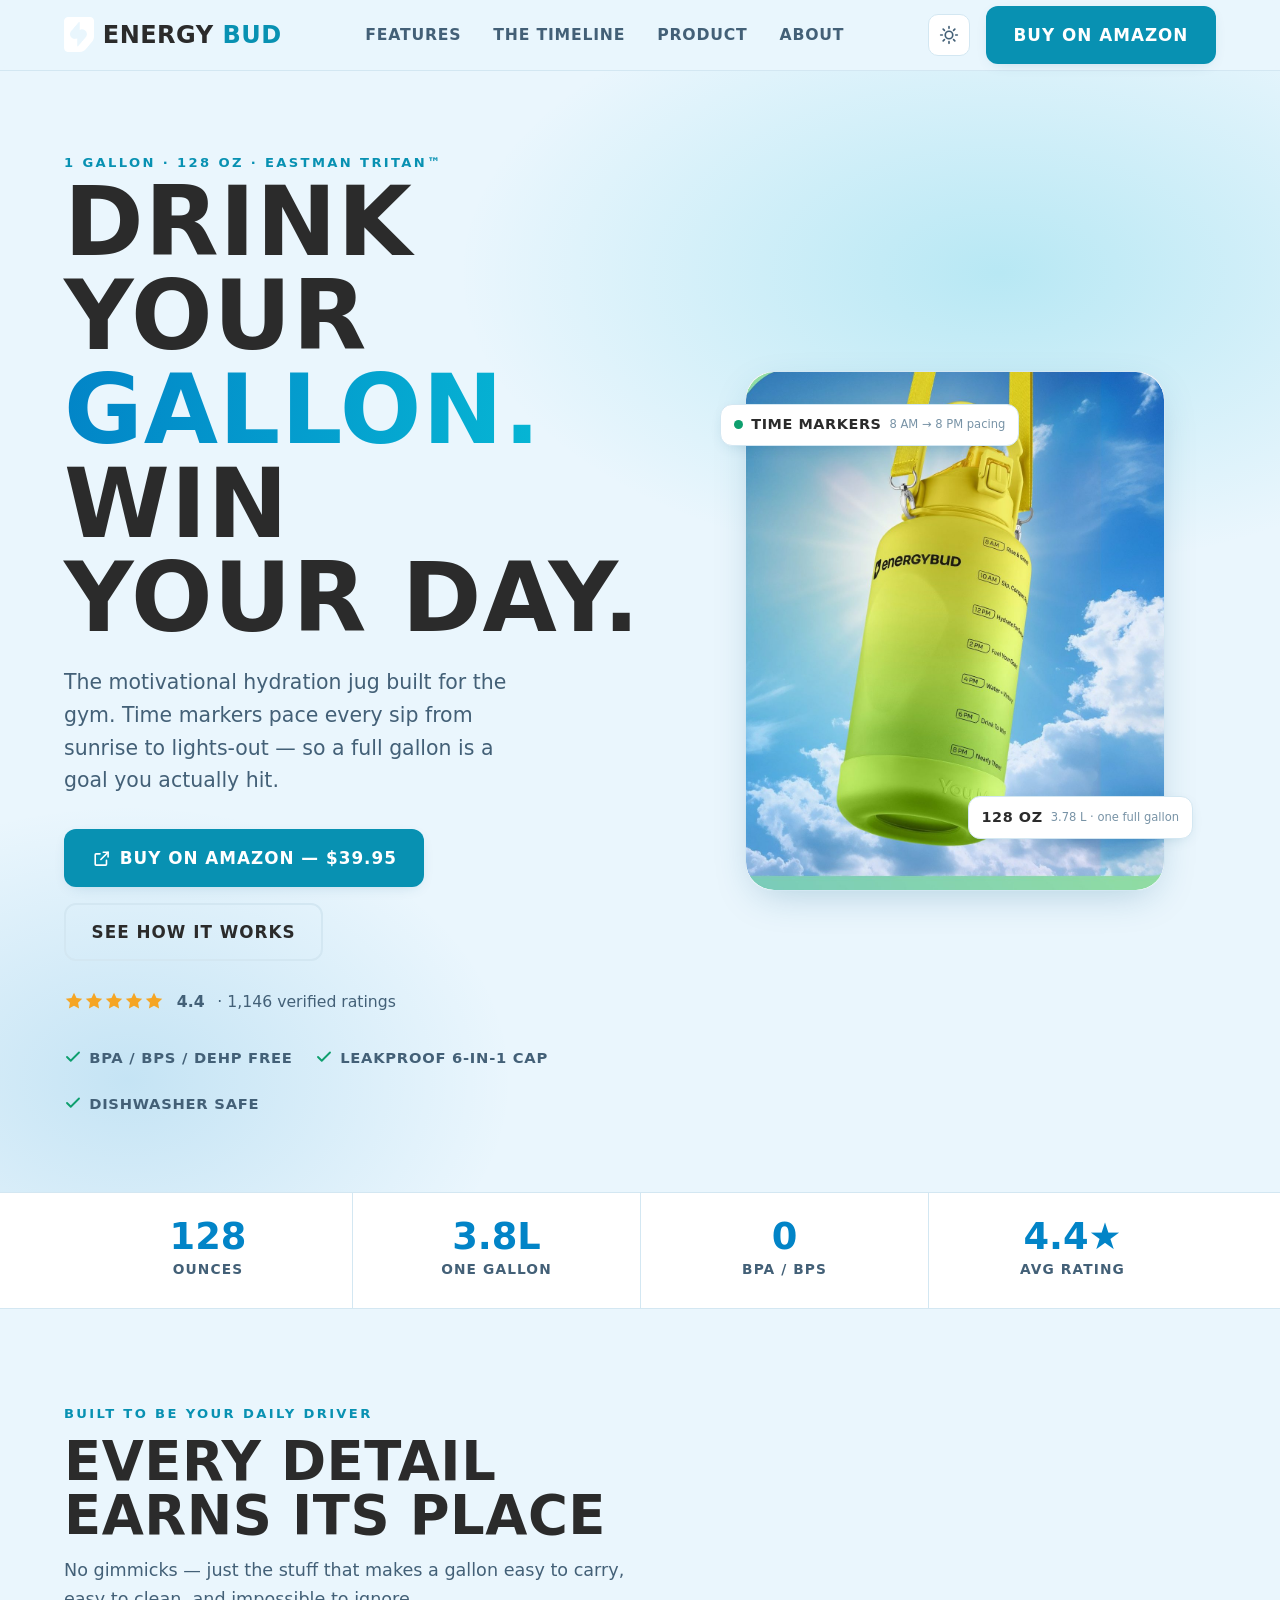
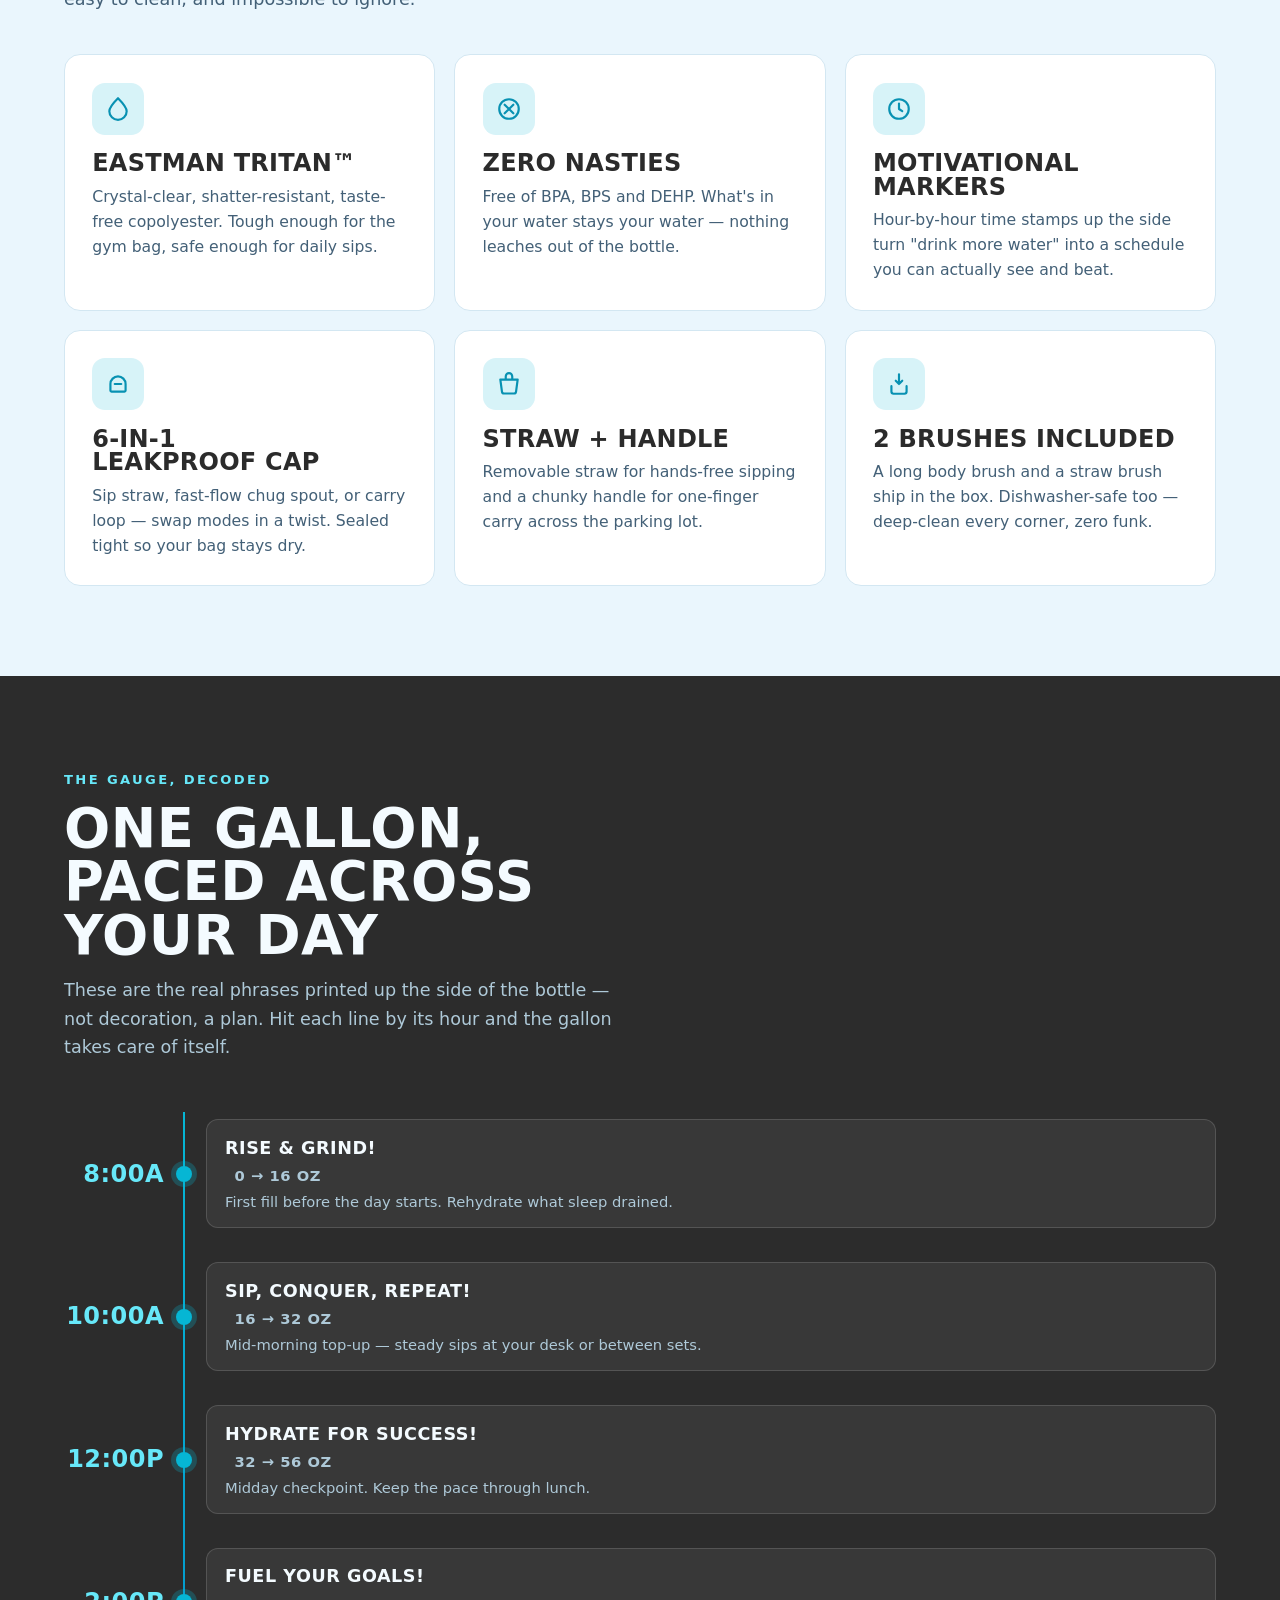
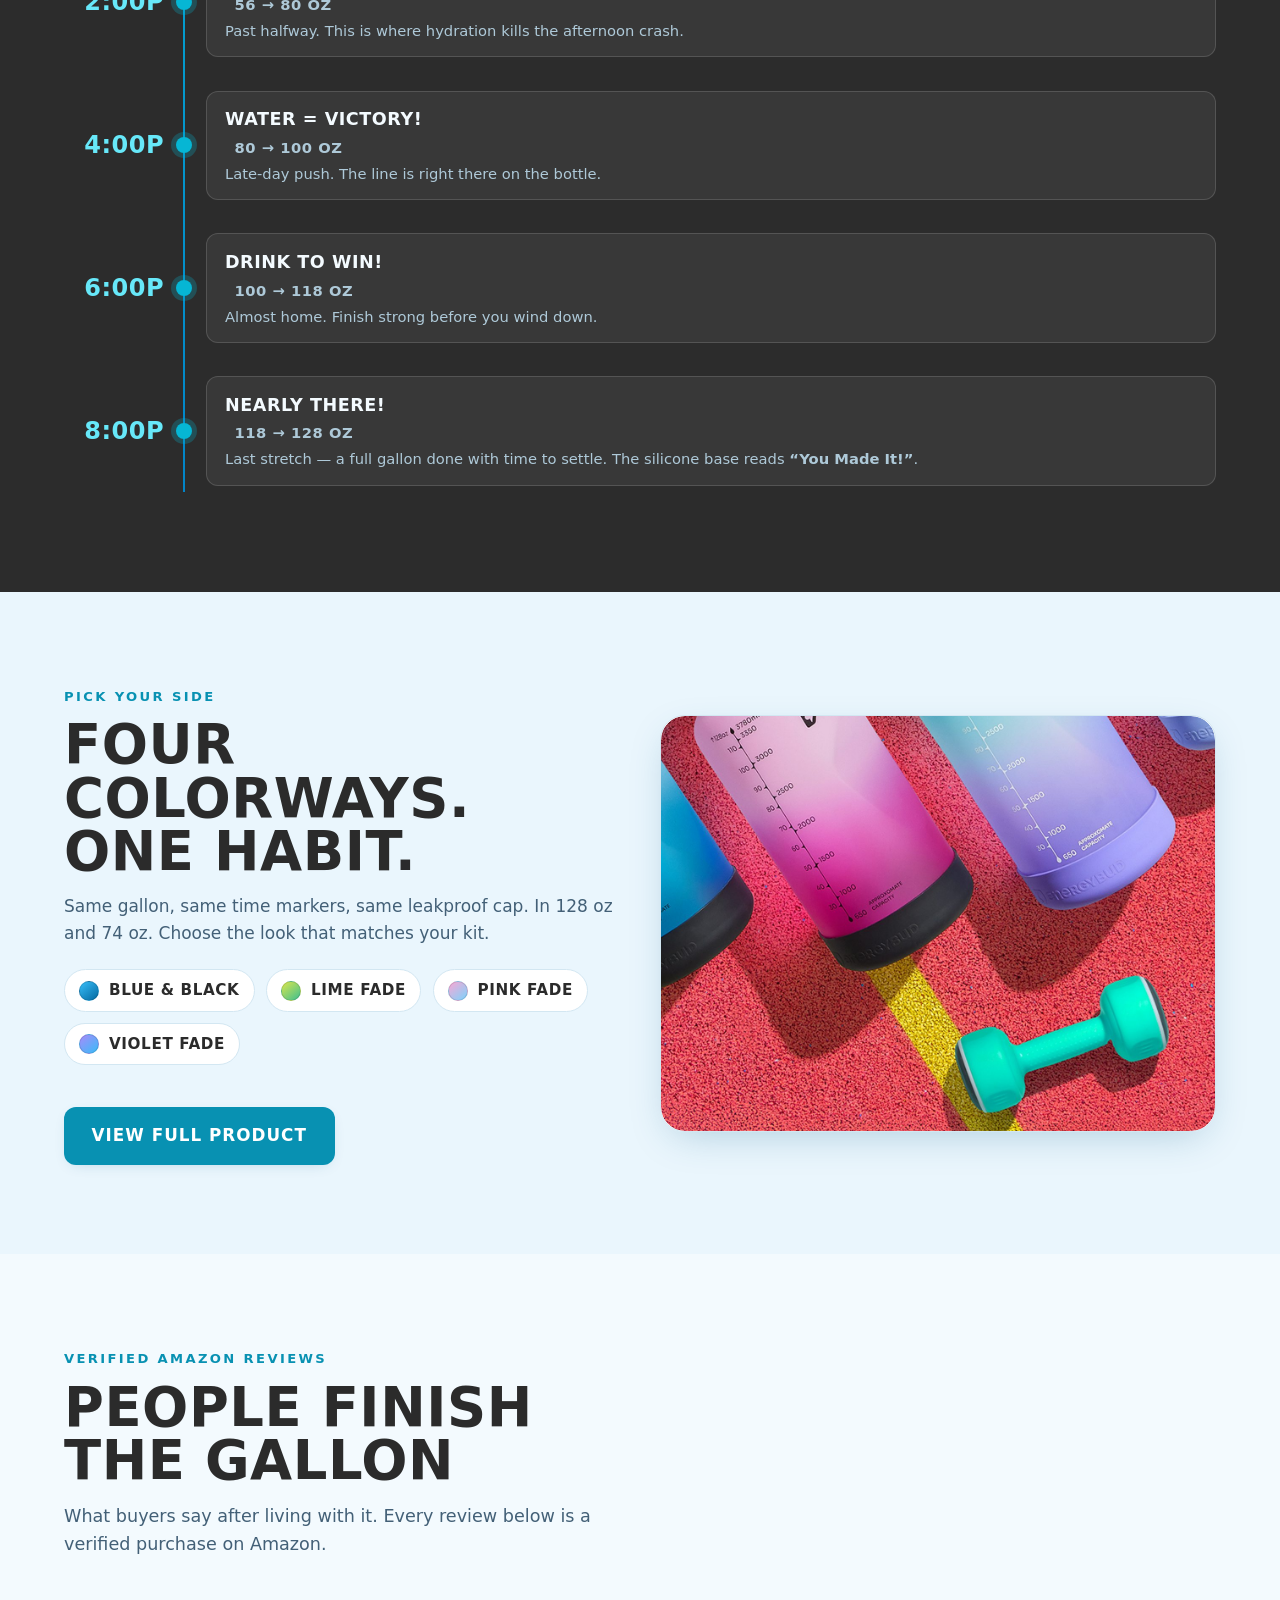
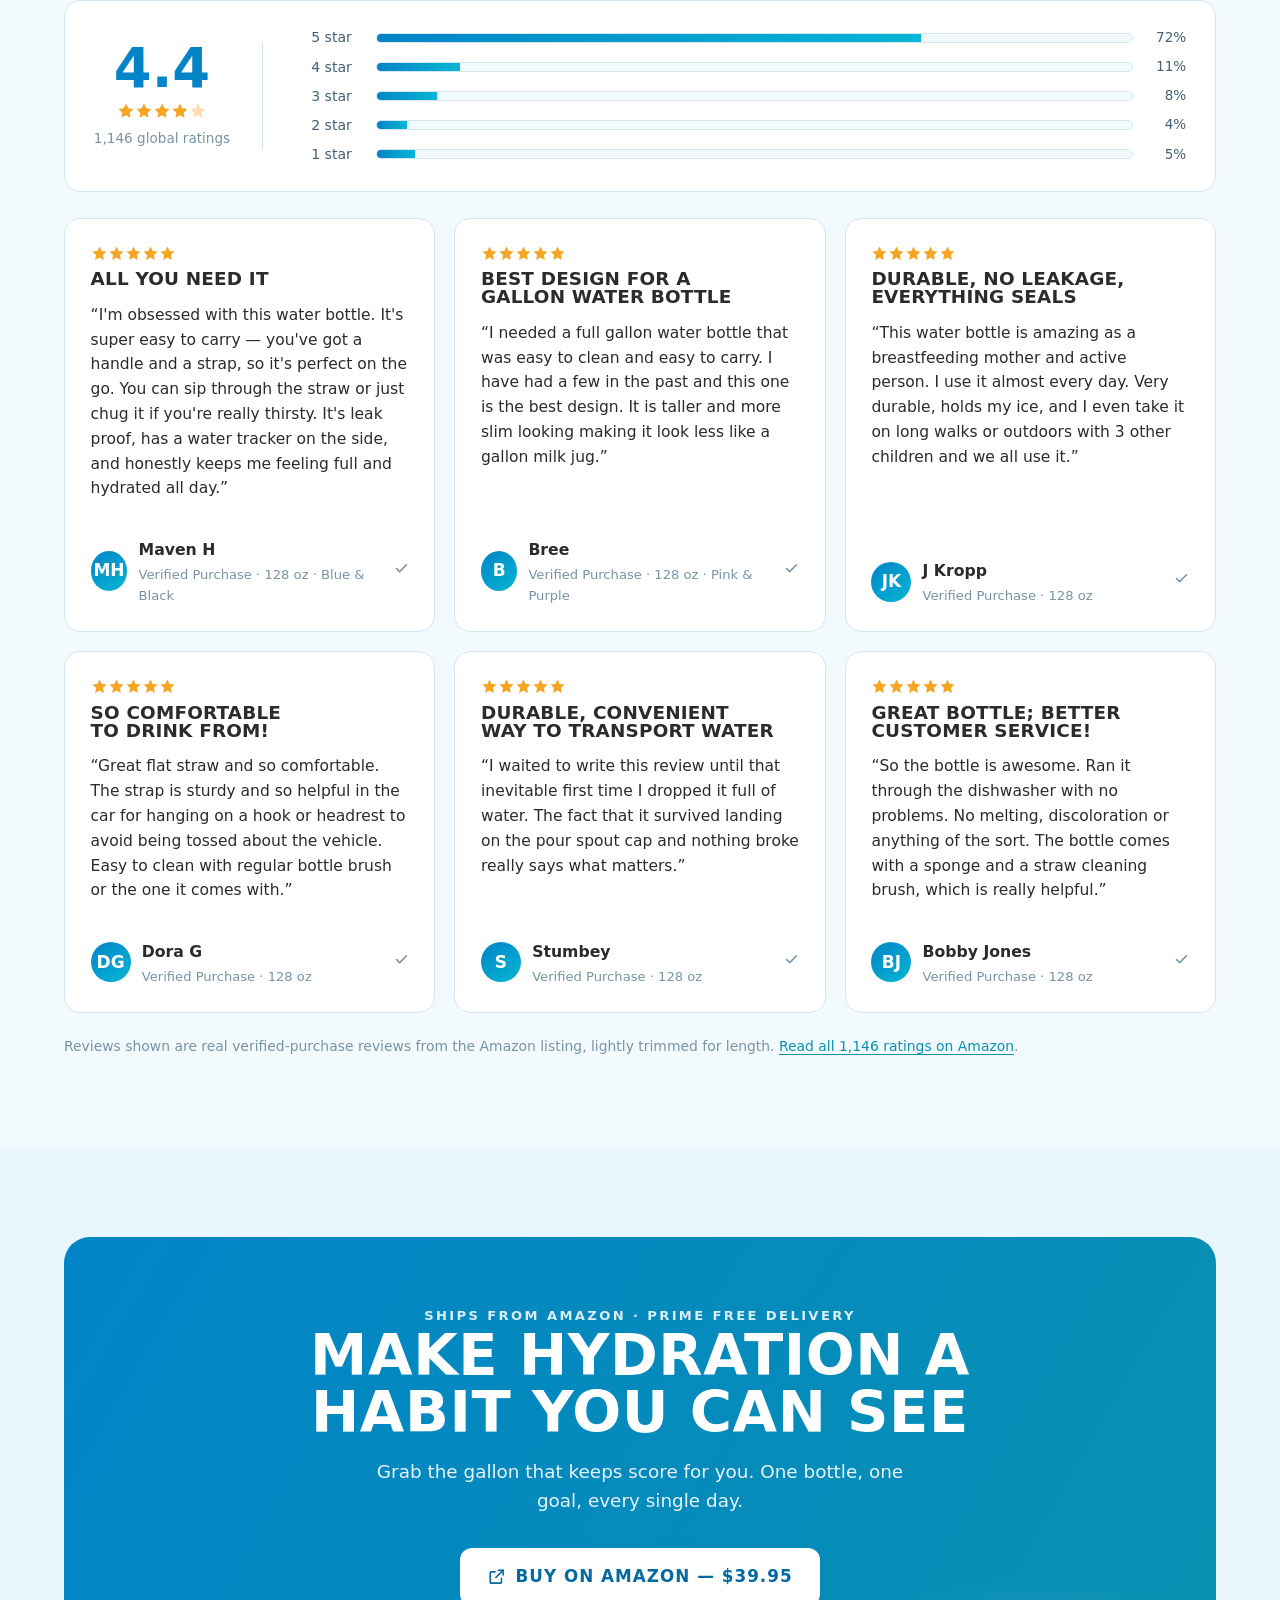
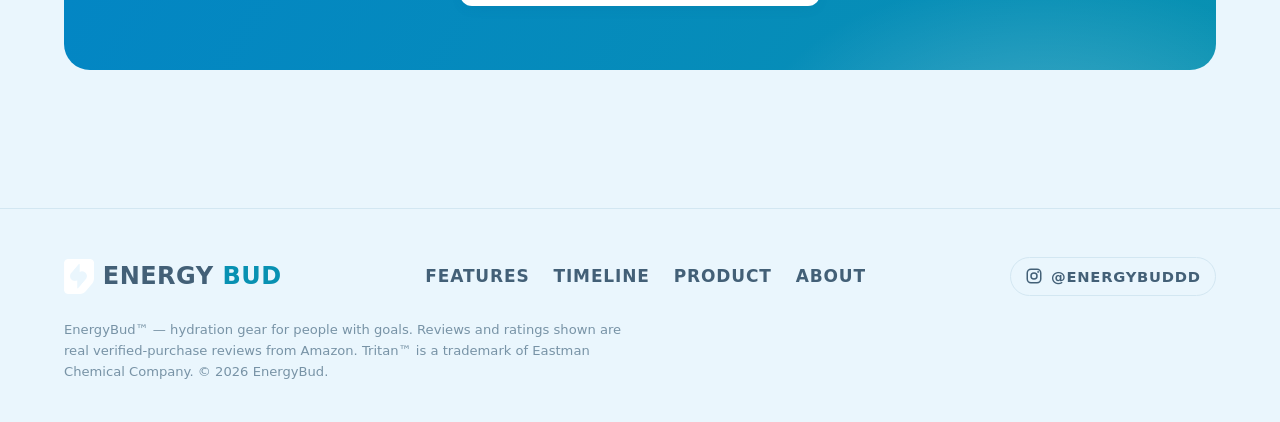
==== sites/energybud/index.html @ bbd7b083 "Remove invented claims; defer shipping and returns to Amazon An audit of every factual claim on the " ====
<!doctype html>
<html lang="en">
<head>
<meta charset="utf-8">
<meta name="viewport" content="width=device-width, initial-scale=1">
<title>EnergyBud — Drink Your Gallon. Win Your Day.</title>
<meta name="description" content="The EnergyBud 1-gallon motivational water bottle. Eastman Tritan, BPA-free, with hourly time markers and motivational phrases that pace your hydration from 8AM to 8PM.">
<link rel="icon" href="data:image/svg+xml,%3Csvg xmlns='http://www.w3.org/2000/svg' viewBox='0 0 24 24'%3E%3Cpath d='M12 2.5C12 2.5 5 10 5 15a7 7 0 0 0 14 0c0-5-7-12.5-7-12.5Z' fill='%230284C7'/%3E%3C/svg%3E">
<link rel="canonical" href="https://gidiamazon1234-art.github.io/skills/">
<meta name="robots" content="index,follow">
<meta property="og:type" content="website">
<meta property="og:site_name" content="EnergyBud">
<meta property="og:title" content="EnergyBud — Drink Your Gallon. Win Your Day.">
<meta property="og:description" content="The EnergyBud 1-gallon motivational water bottle. Eastman Tritan, BPA-free, with hourly time markers that pace your hydration from 8AM to 8PM.">
<meta property="og:url" content="https://gidiamazon1234-art.github.io/skills/">
<meta property="og:image" content="https://gidiamazon1234-art.github.io/skills/assets/img/hero.jpg">
<meta name="twitter:card" content="summary_large_image">
<meta name="twitter:title" content="EnergyBud — Drink Your Gallon. Win Your Day.">
<meta name="twitter:description" content="The EnergyBud 1-gallon motivational water bottle. Eastman Tritan, BPA-free, with hourly time markers that pace your hydration from 8AM to 8PM.">
<meta name="twitter:image" content="https://gidiamazon1234-art.github.io/skills/assets/img/hero.jpg">
<meta name="theme-color" content="#0284C7">
<link rel="stylesheet" href="assets/fonts.css">
<link rel="stylesheet" href="assets/styles.css">
</head>
<body>

<header class="nav">
  <div class="wrap nav-in">
    <a class="brand" href="index.html" aria-label="EnergyBud home">
      <span class="logo-mark" role="img" aria-label="EnergyBud logo"></span>
      Energy<b>Bud</b>
    </a>
    <nav class="nav-links" aria-label="Primary">
      <a href="features.html">Features</a>
      <a href="#timeline">The Timeline</a>
      <a href="product.html">Product</a>
      <a href="about.html">About</a>
    </nav>
    <div class="nav-right">
      <button class="icon-btn" id="themeToggle" aria-label="Toggle dark mode" title="Toggle theme">
        <svg viewBox="0 0 24 24" fill="none" stroke="currentColor" stroke-width="2" stroke-linecap="round"><circle cx="12" cy="12" r="4.5"/><path d="M12 2v2M12 20v2M4 12H2M22 12h-2M5 5l1.5 1.5M17.5 17.5 19 19M19 5l-1.5 1.5M6.5 17.5 5 19"/></svg>
      </button>
      <a data-track="nav" class="btn btn-primary" href="https://www.amazon.com/dp/B085LL6253" target="_blank" rel="noopener">Buy on Amazon</a>
    </div>
  </div>
</header>

<main id="top">
<section class="hero">
  <div class="wrap hero-grid">
    <div>
      <span class="eyebrow">1 Gallon · 128 oz · Eastman Tritan™</span>
      <h1>Drink Your <span class="accent">Gallon.</span> Win Your Day.</h1>
      <p class="lede">The motivational hydration jug built for the gym. Time markers pace every sip from sunrise to lights-out — so a full gallon is a goal you actually hit.</p>
      <div class="hero-cta">
        <a data-track="hero" class="btn btn-primary" href="https://www.amazon.com/dp/B085LL6253" target="_blank" rel="noopener"><svg viewBox="0 0 24 24" fill="none" stroke="currentColor" stroke-width="2" stroke-linecap="round" stroke-linejoin="round" aria-hidden="true"><path d="M14 4h6v6"/><path d="M20 4 11 13"/><path d="M18 14v5a1 1 0 0 1-1 1H5a1 1 0 0 1-1-1V7a1 1 0 0 1 1-1h5"/></svg> Buy on Amazon — $39.95</a>
        <a class="btn btn-ghost" href="#timeline">See how it works</a>
      </div>
      <div class="rating-row">
        <span class="stars" aria-hidden="true">
          <svg viewBox="0 0 24 24" fill="currentColor"><path d="M12 2l3 6.3 6.9 1-5 4.9 1.2 6.8L12 17.8 5.9 21l1.2-6.8-5-4.9 6.9-1z"/></svg><svg viewBox="0 0 24 24" fill="currentColor"><path d="M12 2l3 6.3 6.9 1-5 4.9 1.2 6.8L12 17.8 5.9 21l1.2-6.8-5-4.9 6.9-1z"/></svg><svg viewBox="0 0 24 24" fill="currentColor"><path d="M12 2l3 6.3 6.9 1-5 4.9 1.2 6.8L12 17.8 5.9 21l1.2-6.8-5-4.9 6.9-1z"/></svg><svg viewBox="0 0 24 24" fill="currentColor"><path d="M12 2l3 6.3 6.9 1-5 4.9 1.2 6.8L12 17.8 5.9 21l1.2-6.8-5-4.9 6.9-1z"/></svg><svg viewBox="0 0 24 24" fill="currentColor"><path d="M12 2l3 6.3 6.9 1-5 4.9 1.2 6.8L12 17.8 5.9 21l1.2-6.8-5-4.9 6.9-1z"/></svg>
        </span>
        <strong class="tnum">4.4</strong> · 1,146 verified ratings
      </div>
      <div class="badges">
        <span><svg viewBox="0 0 24 24" fill="none" stroke="currentColor" stroke-width="2.5" stroke-linecap="round" stroke-linejoin="round"><path d="M20 6 9 17l-5-5"/></svg> BPA / BPS / DEHP free</span>
        <span><svg viewBox="0 0 24 24" fill="none" stroke="currentColor" stroke-width="2.5" stroke-linecap="round" stroke-linejoin="round"><path d="M20 6 9 17l-5-5"/></svg> Leakproof 6-in-1 cap</span>
        <span><svg viewBox="0 0 24 24" fill="none" stroke="currentColor" stroke-width="2.5" stroke-linecap="round" stroke-linejoin="round"><path d="M20 6 9 17l-5-5"/></svg> Dishwasher safe</span>
      </div>
    </div>
    <div class="stage">
      <div class="bottle-card">
        <div class="chip c1"><span class="dot"></span> Time markers<br><small>8 AM → 8 PM pacing</small></div>
        <div class="chip c2">128 oz<small>3.78 L · one full gallon</small></div>
        <div class="shot">
          <img class="shot-img" src="assets/img/hero.jpg" alt="EnergyBud 1 gallon water bottle in Blue &amp; Black with time markers" width="1150" height="1400" loading="eager" decoding="async">
          <svg viewBox="0 0 260 340" role="img" aria-label="EnergyBud one-gallon water bottle with hourly time markers and rising water level" class="floatb">
          <defs>
            <linearGradient id="water" x1="0" y1="0" x2="0" y2="1"><stop offset="0" stop-color="var(--water-top)"/><stop offset="1" stop-color="var(--water-bot)"/></linearGradient>
            <clipPath id="body"><path d="M70 70 h120 a26 26 0 0 1 26 26 v190 a26 26 0 0 1 -26 26 h-120 a26 26 0 0 1 -26 -26 v-190 a26 26 0 0 1 26 -26 z"/></clipPath>
          </defs>
          <rect x="104" y="20" width="52" height="26" rx="8" fill="var(--accent)"/>
          <rect x="112" y="8" width="18" height="20" rx="6" fill="var(--blue-700)"/>
          <rect x="150" y="30" width="8" height="250" rx="4" fill="color-mix(in srgb,var(--cyan) 60%, #fff)" opacity=".9"/>
          <path d="M70 70 h120 a26 26 0 0 1 26 26 v190 a26 26 0 0 1 -26 26 h-120 a26 26 0 0 1 -26 -26 v-190 a26 26 0 0 1 26 -26 z" fill="var(--surface-2)" stroke="var(--line)" stroke-width="3"/>
          <g clip-path="url(#body)"><g class="fill-rise"><path class="wave" d="M40 120 q30 -18 60 0 t60 0 t60 0 t60 0 V320 H40 Z" fill="url(#water)"/></g></g>
          <path d="M216 120 h16 a14 14 0 0 1 14 14 v40 a14 14 0 0 1 -14 14 h-16" fill="none" stroke="var(--line)" stroke-width="10" stroke-linecap="round"/>
          <g font-family="Barlow Condensed, sans-serif" font-weight="700" font-size="13" fill="var(--text-soft)" text-anchor="start">
            <g class="tick-pop" style="animation-delay:1.9s"><line x1="70" y1="110" x2="86" y2="110" stroke="var(--text-faint)" stroke-width="2"/><text x="90" y="114">8A · Rise</text></g>
            <g class="tick-pop" style="animation-delay:2.05s"><line x1="70" y1="160" x2="86" y2="160" stroke="var(--text-faint)" stroke-width="2"/><text x="90" y="164">12P · Success</text></g>
            <g class="tick-pop" style="animation-delay:2.2s"><line x1="70" y1="210" x2="86" y2="210" stroke="var(--text-faint)" stroke-width="2"/><text x="90" y="214">4P · Victory</text></g>
            <g class="tick-pop" style="animation-delay:2.35s"><line x1="70" y1="262" x2="86" y2="262" stroke="var(--text-faint)" stroke-width="2"/><text x="90" y="266">8P · Nearly!</text></g>
          </g>
        </svg>
        </div>
      </div>
    </div>
  </div>
</section>

<div class="stats">
  <div class="wrap stats-in">
    <div class="stat"><b class="tnum">128</b><span>Ounces</span></div>
    <div class="stat"><b class="tnum">3.8L</b><span>One Gallon</span></div>
    <div class="stat"><b class="tnum">0</b><span>BPA / BPS</span></div>
    <div class="stat"><b class="tnum">4.4★</b><span>Avg Rating</span></div>
  </div>
</div>

<section class="band" id="features">
  <div class="wrap">
    <div class="sec-head reveal">
      <span class="eyebrow">Built to be your daily driver</span>
      <h2>Every detail earns its place</h2>
      <p>No gimmicks — just the stuff that makes a gallon easy to carry, easy to clean, and impossible to ignore.</p>
    </div>
    <div class="features">
      <article class="fcard reveal"><div class="fico"><svg viewBox="0 0 24 24" fill="none" stroke="currentColor" stroke-width="2" stroke-linecap="round" stroke-linejoin="round"><path d="M12 22a8 8 0 0 0 8-8c0-3.5-3-7-8-12C7 7 4 10.5 4 14a8 8 0 0 0 8 8Z"/></svg></div><h3>Eastman Tritan™</h3><p>Crystal-clear, shatter-resistant, taste-free copolyester. Tough enough for the gym bag, safe enough for daily sips.</p></article>
      <article class="fcard reveal"><div class="fico"><svg viewBox="0 0 24 24" fill="none" stroke="currentColor" stroke-width="2" stroke-linecap="round" stroke-linejoin="round"><circle cx="12" cy="12" r="9"/><path d="m8 8 8 8M16 8 8 16"/></svg></div><h3>Zero Nasties</h3><p>Free of BPA, BPS and DEHP. What's in your water stays your water — nothing leaches out of the bottle.</p></article>
      <article class="fcard reveal"><div class="fico"><svg viewBox="0 0 24 24" fill="none" stroke="currentColor" stroke-width="2" stroke-linecap="round" stroke-linejoin="round"><path d="M12 7v5l3 2"/><circle cx="12" cy="12" r="9"/></svg></div><h3>Motivational Markers</h3><p>Hour-by-hour time stamps up the side turn "drink more water" into a schedule you can actually see and beat.</p></article>
      <article class="fcard reveal"><div class="fico"><svg viewBox="0 0 24 24" fill="none" stroke="currentColor" stroke-width="2" stroke-linecap="round" stroke-linejoin="round"><path d="M5 12a7 7 0 0 1 14 0v6a1 1 0 0 1-1 1H6a1 1 0 0 1-1-1z"/><path d="M9 12h6"/></svg></div><h3>6-in-1 Leakproof Cap</h3><p>Sip straw, fast-flow chug spout, or carry loop — swap modes in a twist. Sealed tight so your bag stays dry.</p></article>
      <article class="fcard reveal"><div class="fico"><svg viewBox="0 0 24 24" fill="none" stroke="currentColor" stroke-width="2" stroke-linecap="round" stroke-linejoin="round"><path d="M4 8h16M4 8l1.5 11a2 2 0 0 0 2 1.8h9a2 2 0 0 0 2-1.8L20 8M9 8V5a3 3 0 0 1 6 0v3"/></svg></div><h3>Straw + Handle</h3><p>Removable straw for hands-free sipping and a chunky handle for one-finger carry across the parking lot.</p></article>
      <article class="fcard reveal"><div class="fico"><svg viewBox="0 0 24 24" fill="none" stroke="currentColor" stroke-width="2" stroke-linecap="round" stroke-linejoin="round"><path d="M12 3v9m0 0 3-3m-3 3-3-3"/><path d="M5 14v5a2 2 0 0 0 2 2h10a2 2 0 0 0 2-2v-5"/></svg></div><h3>2 Brushes Included</h3><p>A long body brush and a straw brush ship in the box. Dishwasher-safe too — deep-clean every corner, zero funk.</p></article>
    </div>
  </div>
</section>

<section class="band timeline-band" id="timeline">
  <div class="wrap">
    <div class="sec-head reveal">
      <span class="eyebrow">The gauge, decoded</span>
      <h2>One gallon, paced across your day</h2>
      <p>These are the real phrases printed up the side of the bottle — not decoration, a plan. Hit each line by its hour and the gallon takes care of itself.</p>
    </div>
    <div class="tl" style="--railx:120px">
      <div class="tl-row reveal"><div class="tl-time tnum">8:00A</div><div class="tl-node"><div class="tl-card"><b>Rise &amp; Grind! <span class="tl-fill">0 → 16 oz</span></b><span>First fill before the day starts. Rehydrate what sleep drained.</span></div></div></div>
      <div class="tl-row reveal"><div class="tl-time tnum">10:00A</div><div class="tl-node"><div class="tl-card"><b>Sip, Conquer, Repeat! <span class="tl-fill">16 → 32 oz</span></b><span>Mid-morning top-up — steady sips at your desk or between sets.</span></div></div></div>
      <div class="tl-row reveal"><div class="tl-time tnum">12:00P</div><div class="tl-node"><div class="tl-card"><b>Hydrate For Success! <span class="tl-fill">32 → 56 oz</span></b><span>Midday checkpoint. Keep the pace through lunch.</span></div></div></div>
      <div class="tl-row reveal"><div class="tl-time tnum">2:00P</div><div class="tl-node"><div class="tl-card"><b>Fuel Your Goals! <span class="tl-fill">56 → 80 oz</span></b><span>Past halfway. This is where hydration kills the afternoon crash.</span></div></div></div>
      <div class="tl-row reveal"><div class="tl-time tnum">4:00P</div><div class="tl-node"><div class="tl-card"><b>Water = Victory! <span class="tl-fill">80 → 100 oz</span></b><span>Late-day push. The line is right there on the bottle.</span></div></div></div>
      <div class="tl-row reveal"><div class="tl-time tnum">6:00P</div><div class="tl-node"><div class="tl-card"><b>Drink To Win! <span class="tl-fill">100 → 118 oz</span></b><span>Almost home. Finish strong before you wind down.</span></div></div></div>
      <div class="tl-row reveal"><div class="tl-time tnum">8:00P</div><div class="tl-node"><div class="tl-card"><b>Nearly There! <span class="tl-fill">118 → 128 oz</span></b><span>Last stretch — a full gallon done with time to settle. The silicone base reads <strong>&ldquo;You Made It!&rdquo;</strong>.</span></div></div></div>
    </div>
  </div>
</section>

<section class="band" id="colors">
  <div class="wrap variant-wrap">
    <div class="reveal">
      <span class="eyebrow">Pick your side</span>
      <h2 style="font-size:clamp(2.2rem,4.5vw,3.4rem);margin-top:.6rem">Four colorways. One habit.</h2>
      <p style="color:var(--text-soft);margin-top:.9rem">Same gallon, same time markers, same leakproof cap. In 128 oz and 74 oz. Choose the look that matches your kit.</p>
      <ul class="swatches" aria-label="Available colourways">
        <li class="swatch"><span class="dab" style="background:linear-gradient(140deg,#38BDF8,#0369A1)"></span> Blue &amp; Black</li>
        <li class="swatch"><span class="dab" style="background:linear-gradient(140deg,#D9E64F,#3FBF8F)"></span> Lime Fade</li>
        <li class="swatch"><span class="dab" style="background:linear-gradient(140deg,#F9A8D4,#7DD3FC)"></span> Pink Fade</li>
        <li class="swatch"><span class="dab" style="background:linear-gradient(140deg,#A78BFA,#38BDF8)"></span> Violet Fade</li>
      </ul>
      <a class="btn btn-primary" href="product.html" style="margin-top:1.2rem">View full product</a>
    </div>
    <div class="variant-visual" id="variantVisual">
      <div class="shot">
          <img class="shot-img" src="assets/img/colors.jpg" alt="EnergyBud bottle colourway line-up" width="1400" height="980" loading="lazy" decoding="async">
          <svg viewBox="0 0 200 260" role="img" aria-label="Bottle color preview">
        <defs><linearGradient id="vgrad" x1="0" y1="0" x2="0" y2="1"><stop id="vs1" offset="0" stop-color="#38BDF8"/><stop id="vs2" offset="1" stop-color="#0369A1"/></linearGradient></defs>
        <rect x="82" y="12" width="40" height="22" rx="7" fill="var(--text-soft)"/>
        <path d="M56 54 h88 a22 22 0 0 1 22 22 v140 a22 22 0 0 1 -22 22 h-88 a22 22 0 0 1 -22 -22 v-140 a22 22 0 0 1 22 -22 z" fill="url(#vgrad)"/>
        <rect x="60" y="86" width="76" height="120" rx="10" fill="rgba(255,255,255,.14)"/>
        <g stroke="rgba(255,255,255,.55)" stroke-width="2"><line x1="60" y1="108" x2="78" y2="108"/><line x1="60" y1="140" x2="78" y2="140"/><line x1="60" y1="172" x2="78" y2="172"/></g>
      </svg>
        </div>
    </div>
  </div>
</section>

<section class="band" id="reviews" style="background:var(--surface-2)">
  <div class="wrap">
    <div class="sec-head reveal">
      <span class="eyebrow">Verified Amazon reviews</span>
      <h2>People finish the gallon</h2>
      <p>What buyers say after living with it. Every review below is a verified purchase on Amazon.</p>
    </div>

    <div class="rating-summary reveal">
      <div class="rs-score">
        <b class="tnum">4.4</b>
        <span class="stars" aria-hidden="true"><svg viewBox="0 0 24 24" fill="currentColor"><path d="M12 2l3 6.3 6.9 1-5 4.9 1.2 6.8L12 17.8 5.9 21l1.2-6.8-5-4.9 6.9-1z"/></svg><svg viewBox="0 0 24 24" fill="currentColor"><path d="M12 2l3 6.3 6.9 1-5 4.9 1.2 6.8L12 17.8 5.9 21l1.2-6.8-5-4.9 6.9-1z"/></svg><svg viewBox="0 0 24 24" fill="currentColor"><path d="M12 2l3 6.3 6.9 1-5 4.9 1.2 6.8L12 17.8 5.9 21l1.2-6.8-5-4.9 6.9-1z"/></svg><svg viewBox="0 0 24 24" fill="currentColor"><path d="M12 2l3 6.3 6.9 1-5 4.9 1.2 6.8L12 17.8 5.9 21l1.2-6.8-5-4.9 6.9-1z"/></svg><svg viewBox="0 0 24 24" fill="currentColor" opacity=".35"><path d="M12 2l3 6.3 6.9 1-5 4.9 1.2 6.8L12 17.8 5.9 21l1.2-6.8-5-4.9 6.9-1z"/></svg></span>
        <small class="tnum">1,146 global ratings</small>
      </div>
      <dl class="rs-bars">
        <div><dt>5 star</dt><dd><span class="bar"><i style="width:72%"></i></span><em class="tnum">72%</em></dd></div>
        <div><dt>4 star</dt><dd><span class="bar"><i style="width:11%"></i></span><em class="tnum">11%</em></dd></div>
        <div><dt>3 star</dt><dd><span class="bar"><i style="width:8%"></i></span><em class="tnum">8%</em></dd></div>
        <div><dt>2 star</dt><dd><span class="bar"><i style="width:4%"></i></span><em class="tnum">4%</em></dd></div>
        <div><dt>1 star</dt><dd><span class="bar"><i style="width:5%"></i></span><em class="tnum">5%</em></dd></div>
      </dl>
    </div>

    <div class="reviews">
      <article class="rcard reveal">
        <span class="stars" aria-label="5 out of 5 stars"><svg viewBox="0 0 24 24" fill="currentColor"><path d="M12 2l3 6.3 6.9 1-5 4.9 1.2 6.8L12 17.8 5.9 21l1.2-6.8-5-4.9 6.9-1z"/></svg><svg viewBox="0 0 24 24" fill="currentColor"><path d="M12 2l3 6.3 6.9 1-5 4.9 1.2 6.8L12 17.8 5.9 21l1.2-6.8-5-4.9 6.9-1z"/></svg><svg viewBox="0 0 24 24" fill="currentColor"><path d="M12 2l3 6.3 6.9 1-5 4.9 1.2 6.8L12 17.8 5.9 21l1.2-6.8-5-4.9 6.9-1z"/></svg><svg viewBox="0 0 24 24" fill="currentColor"><path d="M12 2l3 6.3 6.9 1-5 4.9 1.2 6.8L12 17.8 5.9 21l1.2-6.8-5-4.9 6.9-1z"/></svg><svg viewBox="0 0 24 24" fill="currentColor"><path d="M12 2l3 6.3 6.9 1-5 4.9 1.2 6.8L12 17.8 5.9 21l1.2-6.8-5-4.9 6.9-1z"/></svg></span>
        <h3 class="rtitle">All you need it</h3>
        <p>&ldquo;I'm obsessed with this water bottle. It's super easy to carry — you've got a handle and a strap, so it's perfect on the go. You can sip through the straw or just chug it if you're really thirsty. It's leak proof, has a water tracker on the side, and honestly keeps me feeling full and hydrated all day.&rdquo;</p>
        <div class="rperson"><div class="avatar">MH</div><div><b>Maven H</b><span>Verified Purchase · 128 oz · Blue &amp; Black</span></div><span class="verified" title="Verified Purchase"><svg viewBox="0 0 24 24" fill="none" stroke="currentColor" stroke-width="2.5" stroke-linecap="round" stroke-linejoin="round"><path d="M20 6 9 17l-5-5"/></svg></span></div>
      </article>
      <article class="rcard reveal">
        <span class="stars" aria-label="5 out of 5 stars"><svg viewBox="0 0 24 24" fill="currentColor"><path d="M12 2l3 6.3 6.9 1-5 4.9 1.2 6.8L12 17.8 5.9 21l1.2-6.8-5-4.9 6.9-1z"/></svg><svg viewBox="0 0 24 24" fill="currentColor"><path d="M12 2l3 6.3 6.9 1-5 4.9 1.2 6.8L12 17.8 5.9 21l1.2-6.8-5-4.9 6.9-1z"/></svg><svg viewBox="0 0 24 24" fill="currentColor"><path d="M12 2l3 6.3 6.9 1-5 4.9 1.2 6.8L12 17.8 5.9 21l1.2-6.8-5-4.9 6.9-1z"/></svg><svg viewBox="0 0 24 24" fill="currentColor"><path d="M12 2l3 6.3 6.9 1-5 4.9 1.2 6.8L12 17.8 5.9 21l1.2-6.8-5-4.9 6.9-1z"/></svg><svg viewBox="0 0 24 24" fill="currentColor"><path d="M12 2l3 6.3 6.9 1-5 4.9 1.2 6.8L12 17.8 5.9 21l1.2-6.8-5-4.9 6.9-1z"/></svg></span>
        <h3 class="rtitle">Best design for a gallon water bottle</h3>
        <p>&ldquo;I needed a full gallon water bottle that was easy to clean and easy to carry. I have had a few in the past and this one is the best design. It is taller and more slim looking making it look less like a gallon milk jug.&rdquo;</p>
        <div class="rperson"><div class="avatar">B</div><div><b>Bree</b><span>Verified Purchase · 128 oz · Pink &amp; Purple</span></div><span class="verified" title="Verified Purchase"><svg viewBox="0 0 24 24" fill="none" stroke="currentColor" stroke-width="2.5" stroke-linecap="round" stroke-linejoin="round"><path d="M20 6 9 17l-5-5"/></svg></span></div>
      </article>
      <article class="rcard reveal">
        <span class="stars" aria-label="5 out of 5 stars"><svg viewBox="0 0 24 24" fill="currentColor"><path d="M12 2l3 6.3 6.9 1-5 4.9 1.2 6.8L12 17.8 5.9 21l1.2-6.8-5-4.9 6.9-1z"/></svg><svg viewBox="0 0 24 24" fill="currentColor"><path d="M12 2l3 6.3 6.9 1-5 4.9 1.2 6.8L12 17.8 5.9 21l1.2-6.8-5-4.9 6.9-1z"/></svg><svg viewBox="0 0 24 24" fill="currentColor"><path d="M12 2l3 6.3 6.9 1-5 4.9 1.2 6.8L12 17.8 5.9 21l1.2-6.8-5-4.9 6.9-1z"/></svg><svg viewBox="0 0 24 24" fill="currentColor"><path d="M12 2l3 6.3 6.9 1-5 4.9 1.2 6.8L12 17.8 5.9 21l1.2-6.8-5-4.9 6.9-1z"/></svg><svg viewBox="0 0 24 24" fill="currentColor"><path d="M12 2l3 6.3 6.9 1-5 4.9 1.2 6.8L12 17.8 5.9 21l1.2-6.8-5-4.9 6.9-1z"/></svg></span>
        <h3 class="rtitle">Durable, no leakage, everything seals</h3>
        <p>&ldquo;This water bottle is amazing as a breastfeeding mother and active person. I use it almost every day. Very durable, holds my ice, and I even take it on long walks or outdoors with 3 other children and we all use it.&rdquo;</p>
        <div class="rperson"><div class="avatar">JK</div><div><b>J Kropp</b><span>Verified Purchase · 128 oz</span></div><span class="verified" title="Verified Purchase"><svg viewBox="0 0 24 24" fill="none" stroke="currentColor" stroke-width="2.5" stroke-linecap="round" stroke-linejoin="round"><path d="M20 6 9 17l-5-5"/></svg></span></div>
      </article>
      <article class="rcard reveal">
        <span class="stars" aria-label="5 out of 5 stars"><svg viewBox="0 0 24 24" fill="currentColor"><path d="M12 2l3 6.3 6.9 1-5 4.9 1.2 6.8L12 17.8 5.9 21l1.2-6.8-5-4.9 6.9-1z"/></svg><svg viewBox="0 0 24 24" fill="currentColor"><path d="M12 2l3 6.3 6.9 1-5 4.9 1.2 6.8L12 17.8 5.9 21l1.2-6.8-5-4.9 6.9-1z"/></svg><svg viewBox="0 0 24 24" fill="currentColor"><path d="M12 2l3 6.3 6.9 1-5 4.9 1.2 6.8L12 17.8 5.9 21l1.2-6.8-5-4.9 6.9-1z"/></svg><svg viewBox="0 0 24 24" fill="currentColor"><path d="M12 2l3 6.3 6.9 1-5 4.9 1.2 6.8L12 17.8 5.9 21l1.2-6.8-5-4.9 6.9-1z"/></svg><svg viewBox="0 0 24 24" fill="currentColor"><path d="M12 2l3 6.3 6.9 1-5 4.9 1.2 6.8L12 17.8 5.9 21l1.2-6.8-5-4.9 6.9-1z"/></svg></span>
        <h3 class="rtitle">So comfortable to drink from!</h3>
        <p>&ldquo;Great flat straw and so comfortable. The strap is sturdy and so helpful in the car for hanging on a hook or headrest to avoid being tossed about the vehicle. Easy to clean with regular bottle brush or the one it comes with.&rdquo;</p>
        <div class="rperson"><div class="avatar">DG</div><div><b>Dora G</b><span>Verified Purchase · 128 oz</span></div><span class="verified" title="Verified Purchase"><svg viewBox="0 0 24 24" fill="none" stroke="currentColor" stroke-width="2.5" stroke-linecap="round" stroke-linejoin="round"><path d="M20 6 9 17l-5-5"/></svg></span></div>
      </article>
      <article class="rcard reveal">
        <span class="stars" aria-label="5 out of 5 stars"><svg viewBox="0 0 24 24" fill="currentColor"><path d="M12 2l3 6.3 6.9 1-5 4.9 1.2 6.8L12 17.8 5.9 21l1.2-6.8-5-4.9 6.9-1z"/></svg><svg viewBox="0 0 24 24" fill="currentColor"><path d="M12 2l3 6.3 6.9 1-5 4.9 1.2 6.8L12 17.8 5.9 21l1.2-6.8-5-4.9 6.9-1z"/></svg><svg viewBox="0 0 24 24" fill="currentColor"><path d="M12 2l3 6.3 6.9 1-5 4.9 1.2 6.8L12 17.8 5.9 21l1.2-6.8-5-4.9 6.9-1z"/></svg><svg viewBox="0 0 24 24" fill="currentColor"><path d="M12 2l3 6.3 6.9 1-5 4.9 1.2 6.8L12 17.8 5.9 21l1.2-6.8-5-4.9 6.9-1z"/></svg><svg viewBox="0 0 24 24" fill="currentColor"><path d="M12 2l3 6.3 6.9 1-5 4.9 1.2 6.8L12 17.8 5.9 21l1.2-6.8-5-4.9 6.9-1z"/></svg></span>
        <h3 class="rtitle">Durable, convenient way to transport water</h3>
        <p>&ldquo;I waited to write this review until that inevitable first time I dropped it full of water. The fact that it survived landing on the pour spout cap and nothing broke really says what matters.&rdquo;</p>
        <div class="rperson"><div class="avatar">S</div><div><b>Stumbey</b><span>Verified Purchase · 128 oz</span></div><span class="verified" title="Verified Purchase"><svg viewBox="0 0 24 24" fill="none" stroke="currentColor" stroke-width="2.5" stroke-linecap="round" stroke-linejoin="round"><path d="M20 6 9 17l-5-5"/></svg></span></div>
      </article>
      <article class="rcard reveal">
        <span class="stars" aria-label="5 out of 5 stars"><svg viewBox="0 0 24 24" fill="currentColor"><path d="M12 2l3 6.3 6.9 1-5 4.9 1.2 6.8L12 17.8 5.9 21l1.2-6.8-5-4.9 6.9-1z"/></svg><svg viewBox="0 0 24 24" fill="currentColor"><path d="M12 2l3 6.3 6.9 1-5 4.9 1.2 6.8L12 17.8 5.9 21l1.2-6.8-5-4.9 6.9-1z"/></svg><svg viewBox="0 0 24 24" fill="currentColor"><path d="M12 2l3 6.3 6.9 1-5 4.9 1.2 6.8L12 17.8 5.9 21l1.2-6.8-5-4.9 6.9-1z"/></svg><svg viewBox="0 0 24 24" fill="currentColor"><path d="M12 2l3 6.3 6.9 1-5 4.9 1.2 6.8L12 17.8 5.9 21l1.2-6.8-5-4.9 6.9-1z"/></svg><svg viewBox="0 0 24 24" fill="currentColor"><path d="M12 2l3 6.3 6.9 1-5 4.9 1.2 6.8L12 17.8 5.9 21l1.2-6.8-5-4.9 6.9-1z"/></svg></span>
        <h3 class="rtitle">Great bottle; better customer service!</h3>
        <p>&ldquo;So the bottle is awesome. Ran it through the dishwasher with no problems. No melting, discoloration or anything of the sort. The bottle comes with a sponge and a straw cleaning brush, which is really helpful.&rdquo;</p>
        <div class="rperson"><div class="avatar">BJ</div><div><b>Bobby Jones</b><span>Verified Purchase · 128 oz</span></div><span class="verified" title="Verified Purchase"><svg viewBox="0 0 24 24" fill="none" stroke="currentColor" stroke-width="2.5" stroke-linecap="round" stroke-linejoin="round"><path d="M20 6 9 17l-5-5"/></svg></span></div>
      </article>
    </div>
    <p class="reviews-note">Reviews shown are real verified-purchase reviews from the Amazon listing, lightly trimmed for length. <a href="https://www.amazon.com/dp/B085LL6253" data-track="reviews-all" target="_blank" rel="noopener">Read all 1,146 ratings on Amazon</a>.</p>
  </div>
</section>

<section class="band">
  <div class="wrap">
    <div class="cta-band reveal">
      <span class="eyebrow" style="color:rgba(255,255,255,.85)">Ships from Amazon · Prime free delivery</span>
      <h2>Make hydration a habit you can see</h2>
      <p>Grab the gallon that keeps score for you. One bottle, one goal, every single day.</p>
      <a data-track="colorways" class="btn btn-primary" href="https://www.amazon.com/dp/B085LL6253" target="_blank" rel="noopener"><svg viewBox="0 0 24 24" fill="none" stroke="currentColor" stroke-width="2" stroke-linecap="round" stroke-linejoin="round" aria-hidden="true"><path d="M14 4h6v6"/><path d="M20 4 11 13"/><path d="M18 14v5a1 1 0 0 1-1 1H5a1 1 0 0 1-1-1V7a1 1 0 0 1 1-1h5"/></svg> Buy on Amazon — $39.95</a>
    </div>
  </div>
</section>
</main>

<footer>
  <div class="wrap">
    <div class="foot-in">
      <a class="brand" href="index.html"><span class="logo-mark" role="img" aria-label="EnergyBud logo"></span>Energy<b>Bud</b></a>
      <nav class="foot-links" aria-label="Footer"><a href="features.html">Features</a><a href="#timeline">Timeline</a><a href="product.html">Product</a><a href="about.html">About</a></nav>
      <a class="social" href="https://www.instagram.com/energybuddd/" target="_blank" rel="noopener" aria-label="EnergyBud on Instagram"><svg viewBox="0 0 24 24" fill="none" stroke="currentColor" stroke-width="2" stroke-linecap="round" stroke-linejoin="round" aria-hidden="true"><rect x="3" y="3" width="18" height="18" rx="5"/><circle cx="12" cy="12" r="4"/><circle cx="17.5" cy="6.5" r="1.2" fill="currentColor" stroke="none"/></svg><span>@energybuddd</span></a>
    </div>
    <p class="foot-note">EnergyBud™ — hydration gear for people with goals. Reviews and ratings shown are real verified-purchase reviews from Amazon. Tritan™ is a trademark of Eastman Chemical Company. © 2026 EnergyBud.</p>
  </div>
</footer>

<script src="assets/app.js"></script>
</body>
</html>
---- sites/energybud/assets/styles.css ----
/* ---------- Tokens: light (bare :root) ---------- */
:root{
  --blue:#0284C7; --blue-700:#0369A1; --cyan:#06B6D4; --cyan-300:#67E8F9;
  --accent:#0891B2; --accent-600:#0E7490;
  --ink:#333333;               /* real brand charcoal (from logo kit) */
  /* Inverted band: intentionally dark in BOTH themes, so these never flip */
  --band:#2C2C2C; --band-fg:#F4FBFF; --band-fg-soft:#AEC9D8;
  --band-line:rgba(255,255,255,.14); --band-surface:rgba(255,255,255,.06);
  --ground:#EAF6FD;            /* icy blue ground */
  --surface:#FFFFFF;
  --surface-2:#F3FAFE;
  --line:#D3E7F2;
  --text:#2B2B2B;
  --text-soft:#436077;         /* cyan-biased grey */
  --text-faint:#7893A6;
  --on-accent:#FFFFFF;
  --star:#F5A524;
  --good:#0E9F6E;
  --hero-grad-1:#0284C7; --hero-grad-2:#06B6D4;
  --shadow:0 12px 40px -12px rgba(6,90,130,.28);
  --shadow-sm:0 4px 16px -8px rgba(6,90,130,.30);
  --water-top:#38BDF8; --water-bot:#0369A1;
  --font-disp:'Barlow Condensed',system-ui,'Arial Narrow',sans-serif;
  --font-body:'Barlow',system-ui,-apple-system,sans-serif;
  --maxw:1200px;
  --r:16px;
}
/* ---------- Tokens: dark via OS (un-stamped) ---------- */
@media (prefers-color-scheme:dark){
  :root:not([data-theme="light"]){
    --ink:#E8F4FB;
    --ground:#071320;
    --surface:#0C1F30;
    --surface-2:#0E2536;
    --line:#1C3A4F;
    --text:#E8F4FB;
    --text-soft:#9FBDCF;
    --text-faint:#6E8DA1;
    --line:#1C3A4F;
    --shadow:0 16px 48px -16px rgba(0,0,0,.6);
    --shadow-sm:0 6px 20px -10px rgba(0,0,0,.55);
    --blue:#38BDF8; --cyan:#22D3EE; --accent:#22D3EE; --accent-600:#67E8F9;
    --on-accent:#04202B;
  }
}
/* ---------- Tokens: dark via explicit toggle ---------- */
:root[data-theme="dark"]{
  --ink:#E8F4FB; --ground:#071320; --surface:#0C1F30; --surface-2:#0E2536;
  --line:#1C3A4F; --text:#E8F4FB; --text-soft:#9FBDCF; --text-faint:#6E8DA1;
  --shadow:0 16px 48px -16px rgba(0,0,0,.6); --shadow-sm:0 6px 20px -10px rgba(0,0,0,.55);
  --blue:#38BDF8; --cyan:#22D3EE; --accent:#22D3EE; --accent-600:#67E8F9; --on-accent:#04202B;
}

*{box-sizing:border-box}
html{scroll-behavior:smooth}
@media (prefers-reduced-motion:reduce){html{scroll-behavior:auto}}
body{
  margin:0; background:var(--ground); color:var(--text);
  font-family:var(--font-body); font-size:17px; line-height:1.6;
  -webkit-font-smoothing:antialiased; overflow-x:hidden;
}
h1,h2,h3{font-family:var(--font-disp); font-weight:800; line-height:.98; text-wrap:balance; margin:0; letter-spacing:.01em; text-transform:uppercase}
p{margin:0}
a{color:inherit;text-decoration:none}
.wrap{max-width:var(--maxw); margin:0 auto; padding:0 24px}
.eyebrow{font-family:var(--font-disp); font-weight:700; text-transform:uppercase; letter-spacing:.18em; font-size:.82rem; color:var(--accent)}
.tnum{font-variant-numeric:tabular-nums}
:focus-visible{outline:3px solid var(--cyan); outline-offset:3px; border-radius:6px}

/* ---------- Buttons ---------- */
.btn{display:inline-flex; align-items:center; gap:.55rem; font-family:var(--font-disp); font-weight:700;
  text-transform:uppercase; letter-spacing:.06em; font-size:1.05rem; padding:.85rem 1.6rem; border-radius:12px;
  cursor:pointer; border:2px solid transparent; transition:transform .18s ease, background .2s ease, color .2s ease, box-shadow .2s ease; white-space:nowrap}
.btn-primary{background:var(--accent); color:var(--on-accent); box-shadow:var(--shadow-sm)}
.btn-primary:hover{background:var(--blue); transform:translateY(-2px)}
.btn-ghost{background:transparent; color:var(--text); border-color:var(--line)}
.btn-ghost:hover{border-color:var(--cyan); color:var(--accent); transform:translateY(-2px)}
.btn svg{width:1.15em;height:1.15em}

/* ---------- Nav ---------- */
header.nav{position:sticky; top:0; z-index:50; background:color-mix(in srgb, var(--ground) 82%, transparent);
  backdrop-filter:saturate(140%) blur(12px); border-bottom:1px solid var(--line)}
.nav-in{display:flex; align-items:center; justify-content:space-between; height:70px}
.brand{display:flex; align-items:center; gap:.6rem; font-family:var(--font-disp); font-weight:800; font-size:1.5rem; text-transform:uppercase; letter-spacing:.02em}
.brand .drop{width:30px;height:30px}
.brand b{color:var(--accent)}
.nav-links{display:flex; gap:2rem; align-items:center; font-family:var(--font-disp); font-weight:600; text-transform:uppercase; letter-spacing:.05em; font-size:.98rem}
.nav-links a{color:var(--text-soft); position:relative; padding:4px 0; transition:color .2s}
.nav-links a:hover{color:var(--text)}
.nav-links a::after{content:""; position:absolute; left:0; right:100%; bottom:-2px; height:2px; background:var(--cyan); transition:right .25s ease}
.nav-links a:hover::after{right:0}
.nav-right{display:flex; align-items:center; gap:1rem}
.icon-btn{display:grid;place-items:center;width:42px;height:42px;border-radius:10px;border:1px solid var(--line);
  background:var(--surface);cursor:pointer;color:var(--text-soft);transition:.2s}
.icon-btn:hover{color:var(--accent);border-color:var(--cyan)}
.icon-btn svg{width:20px;height:20px}
@media(max-width:880px){.nav-links{display:none}}

/* ---------- Hero ---------- */
.hero{position:relative; padding:clamp(2.5rem,6vw,5.5rem) 0 clamp(3rem,6vw,6rem); overflow:hidden}
.hero::before{content:""; position:absolute; inset:0; z-index:-1;
  background:
   radial-gradient(900px 500px at 78% 18%, color-mix(in srgb,var(--cyan) 22%, transparent), transparent 60%),
   radial-gradient(700px 500px at 10% 90%, color-mix(in srgb,var(--blue) 16%, transparent), transparent 55%);}
.hero-grid{display:grid; grid-template-columns:1.05fr .95fr; gap:clamp(1.5rem,4vw,3.5rem); align-items:center}
.hero h1{font-size:clamp(3rem,7.5vw,6rem)}
.hero h1 .accent{color:transparent; -webkit-background-clip:text; background-clip:text;
  background-image:linear-gradient(100deg,var(--hero-grad-1),var(--hero-grad-2))}
.hero .lede{margin-top:1.3rem; font-size:clamp(1.05rem,1.6vw,1.28rem); color:var(--text-soft); max-width:34ch}
.hero-cta{display:flex; gap:1rem; margin-top:2rem; flex-wrap:wrap}
.rating-row{display:flex; align-items:center; gap:.8rem; margin-top:1.7rem; color:var(--text-soft); font-size:.98rem}
.stars{display:inline-flex; color:var(--star)}
.stars svg{width:20px;height:20px}
.badges{display:flex; gap:1.4rem; margin-top:2rem; flex-wrap:wrap; font-family:var(--font-disp);
  text-transform:uppercase; letter-spacing:.05em; font-weight:600; color:var(--text-soft); font-size:.92rem}
.badges span{display:inline-flex; align-items:center; gap:.45rem}
.badges svg{width:18px;height:18px;color:var(--good)}
@media(max-width:820px){.hero-grid{grid-template-columns:1fr; text-align:left} .badges{gap:1rem}}

/* ---------- Bottle SVG stage ---------- */
.stage{position:relative; display:grid; place-items:center}
.bottle-card{position:relative; width:min(420px,88vw); aspect-ratio:420/520;
  background:linear-gradient(160deg,var(--surface),var(--surface-2)); border:1px solid var(--line);
  border-radius:28px; box-shadow:var(--shadow); display:grid; place-items:center}
.bottle-card svg{width:78%; height:auto; overflow:visible}
.wave{transform:translateY(6px)}
.floatb{animation:floatb 6s ease-in-out infinite}
@keyframes floatb{0%,100%{transform:translateY(0)}50%{transform:translateY(-10px)}}
.fill-rise{animation:rise 2.4s cubic-bezier(.4,0,.2,1) forwards}
@keyframes rise{from{transform:translateY(230px)}to{transform:translateY(0)}}
.tick-pop{opacity:0; animation:tickpop .5s ease forwards}
@keyframes tickpop{to{opacity:1}}
@media (prefers-reduced-motion:reduce){
  .floatb,.fill-rise,.tick-pop{animation:none!important; opacity:1!important; transform:none!important}
}
.chip{position:absolute; background:var(--surface); border:1px solid var(--line); box-shadow:var(--shadow-sm);
  border-radius:12px; padding:.55rem .8rem; font-family:var(--font-disp); font-weight:700; text-transform:uppercase;
  letter-spacing:.04em; font-size:.9rem; display:flex; align-items:center; gap:.5rem}
.chip small{display:block; font-family:var(--font-body); font-weight:500; text-transform:none; letter-spacing:0; color:var(--text-faint); font-size:.72rem; line-height:1}
.chip .dot{width:9px;height:9px;border-radius:50%;background:var(--good)}
.chip.c1{top:6%; left:-6%}
.chip.c2{bottom:10%; right:-7%}
@media(max-width:520px){.chip.c1{left:0}.chip.c2{right:0}}

/* ---------- Stats bar ---------- */
.stats{border-top:1px solid var(--line); border-bottom:1px solid var(--line); background:var(--surface)}
.stats-in{display:grid; grid-template-columns:repeat(4,1fr)}
.stat{padding:1.6rem 1rem; text-align:center; border-left:1px solid var(--line)}
.stat:first-child{border-left:0}
.stat b{font-family:var(--font-disp); font-weight:800; font-size:2.3rem; display:block; color:var(--blue); line-height:1}
.stat span{font-size:.86rem; color:var(--text-soft); text-transform:uppercase; letter-spacing:.08em; font-family:var(--font-disp); font-weight:600}
@media(max-width:640px){.stats-in{grid-template-columns:repeat(2,1fr)} .stat:nth-child(odd){border-left:0} .stat:nth-child(3),.stat:nth-child(4){border-top:1px solid var(--line)}}

/* ---------- Section ---------- */
section.band{padding:clamp(3.5rem,7vw,6rem) 0}
.sec-head{max-width:52ch; margin-bottom:2.6rem}
.sec-head h2{font-size:clamp(2.2rem,4.5vw,3.4rem); margin-top:.6rem}
.sec-head p{margin-top:.9rem; color:var(--text-soft); font-size:1.1rem}

/* reveal — content is visible by default; animation only when JS is present (.js) */
.reveal.in{opacity:1; transform:none}
.js .reveal{opacity:0; transform:translateY(22px); transition:opacity .6s ease, transform .6s ease}
.js .reveal.in{opacity:1; transform:none}
@media (prefers-reduced-motion:reduce){.js .reveal{opacity:1;transform:none;transition:none}}

/* ---------- Feature grid ---------- */
.features{display:grid; grid-template-columns:repeat(3,1fr); gap:1.2rem}
.fcard{background:var(--surface); border:1px solid var(--line); border-radius:var(--r); padding:1.7rem;
  transition:transform .2s ease, border-color .2s ease, box-shadow .2s ease}
.fcard:hover{transform:translateY(-6px); border-color:var(--cyan); box-shadow:var(--shadow)}
.fico{width:52px;height:52px;border-radius:13px;display:grid;place-items:center;margin-bottom:1.1rem;
  background:color-mix(in srgb,var(--cyan) 16%, var(--surface)); color:var(--accent)}
.fico svg{width:26px;height:26px}
.fcard h3{font-size:1.5rem}
.fcard p{margin-top:.5rem; color:var(--text-soft); font-size:.98rem}
@media(max-width:860px){.features{grid-template-columns:repeat(2,1fr)}}
@media(max-width:560px){.features{grid-template-columns:1fr}}

/* ---------- Timeline (signature) ---------- */
.timeline-band{background:var(--band); color:var(--band-fg); position:relative; overflow:hidden}
.timeline-band .eyebrow{color:var(--cyan-300)}
.timeline-band h2{color:var(--band-fg)}
.timeline-band .sec-head p{color:var(--band-fg-soft)}
.tl{position:relative; margin-top:1rem; display:grid; gap:0}
.tl::before{content:""; position:absolute; left:calc(var(--railx,120px) - 1px); top:10px; bottom:10px; width:2px;
  background:linear-gradient(var(--cyan),var(--blue))}
.tl-row{display:grid; grid-template-columns:var(--railx,120px) 1fr; gap:1.4rem; padding:1.05rem 0; align-items:center}
.tl-time{font-family:var(--font-disp); font-weight:800; font-size:1.5rem; text-align:right; color:var(--cyan-300); letter-spacing:.02em; padding-right:20px}
.tl-node{position:relative}
.tl-node::before{content:""; position:absolute; left:calc(-1.4rem - 8px); top:50%; transform:translateY(-50%);
  width:16px;height:16px;border-radius:50%; background:var(--cyan); box-shadow:0 0 0 5px color-mix(in srgb,var(--cyan) 25%, transparent)}
.tl-card{background:var(--band-surface); border:1px solid var(--band-line); border-radius:12px; padding:.85rem 1.1rem}
.tl-card b{font-family:var(--font-disp); text-transform:uppercase; letter-spacing:.03em; font-size:1.1rem}
.tl-card span{display:block; color:var(--band-fg-soft); font-size:.92rem; margin-top:.15rem}
.tl-fill{display:inline-block; margin-left:.6rem; font-family:var(--font-body); font-weight:600; color:var(--cyan-300); font-size:.85rem}
@media(max-width:560px){:root{} .tl{--railx:74px} .tl-time{font-size:1.15rem}}

/* ---------- Variants ---------- */
.variant-wrap{display:grid; grid-template-columns:1fr 1fr; gap:2.5rem; align-items:center}
.swatches{display:flex; gap:.7rem; margin:1.4rem 0; flex-wrap:wrap; list-style:none; padding:0}
.swatch{border:1px solid var(--line); background:var(--surface); border-radius:999px; padding:.5rem .9rem;
  display:flex; align-items:center; gap:.6rem; font-family:var(--font-disp); font-weight:700; text-transform:uppercase; letter-spacing:.04em; font-size:.95rem}
.swatch .dab{width:20px;height:20px;border-radius:50%;border:1px solid rgba(0,0,0,.12);flex:none}
.variant-visual{background:linear-gradient(160deg,var(--surface),var(--surface-2)); border:1px solid var(--line);
  border-radius:24px; box-shadow:var(--shadow); display:grid;place-items:center; aspect-ratio:4/3; transition:background .4s}
.variant-visual svg{width:56%}
@media(max-width:760px){.variant-wrap{grid-template-columns:1fr}}

/* ---------- Reviews ---------- */
.reviews{display:grid; grid-template-columns:repeat(3,1fr); gap:1.2rem}
.rcard{background:var(--surface); border:1px solid var(--line); border-radius:var(--r); padding:1.6rem}
.rcard .stars svg{width:17px;height:17px}
.rcard p{margin:.8rem 0 1.1rem; color:var(--text)}
.rperson{display:flex; align-items:center; gap:.7rem}
.avatar{width:40px;height:40px;border-radius:50%;display:grid;place-items:center;font-family:var(--font-disp);
  font-weight:800; color:#fff; background:linear-gradient(140deg,var(--blue),var(--cyan))}
.rperson b{font-size:.98rem}
.rperson span{display:block;color:var(--text-faint);font-size:.82rem}
.verified{margin-left:auto; color:var(--good); font-size:.78rem; font-weight:600; display:inline-flex; align-items:center; gap:.3rem}
.verified svg{width:15px;height:15px}
@media(max-width:820px){.reviews{grid-template-columns:1fr}}

/* ---------- Specs ---------- */
.specs{display:grid; grid-template-columns:repeat(2,1fr); gap:0 3rem; background:var(--surface);
  border:1px solid var(--line); border-radius:var(--r); padding:.5rem 1.8rem}
.specs dl{display:flex; justify-content:space-between; gap:1rem; padding:1rem 0; border-bottom:1px solid var(--line); margin:0}
.specs dt{color:var(--text-soft)}
.specs dd{margin:0; font-weight:600; font-family:var(--font-disp); text-transform:uppercase; letter-spacing:.02em; font-size:1.05rem}
@media(max-width:640px){.specs{grid-template-columns:1fr; gap:0}}

/* ---------- CTA band ---------- */
.cta-band{background:linear-gradient(120deg,var(--blue),var(--accent)); color:#fff; border-radius:26px;
  padding:clamp(2.5rem,5vw,4rem); text-align:center; position:relative; overflow:hidden}
.cta-band h2{font-size:clamp(2.2rem,5vw,3.6rem); color:#fff}
.cta-band p{margin:1rem auto 0; max-width:46ch; color:rgba(255,255,255,.9); font-size:1.15rem}
.cta-band .btn-primary{background:#fff; color:var(--blue-700); margin-top:2rem}
.cta-band .btn-primary:hover{background:var(--band); color:var(--band-fg)}
.cta-band::after{content:""; position:absolute; inset:0; background:radial-gradient(500px 300px at 85% 120%,rgba(255,255,255,.25),transparent 60%)}

/* ---------- Footer ---------- */
footer{padding:3rem 0 2.5rem; border-top:1px solid var(--line); color:var(--text-soft); margin-top:3rem}
.foot-in{display:flex; justify-content:space-between; gap:1.5rem; flex-wrap:wrap; align-items:center}
.foot-links{display:flex; gap:1.5rem; flex-wrap:wrap; font-family:var(--font-disp); text-transform:uppercase; letter-spacing:.05em; font-weight:600}
.foot-links a:hover{color:var(--accent)}
.foot-note{font-size:.82rem; color:var(--text-faint); margin-top:1.4rem; max-width:70ch}

/* ============ Shared page chrome (sub-pages) ============ */
.page-hero{padding:clamp(2.2rem,5vw,3.5rem) 0 0}
.crumbs{display:flex;gap:.5rem;align-items:center;color:var(--text-faint);font-size:.9rem;font-family:var(--font-disp);text-transform:uppercase;letter-spacing:.06em}
.crumbs a:hover{color:var(--accent)}
.crumbs svg{width:14px;height:14px}
.page-title{font-size:clamp(2.4rem,5.5vw,4rem);margin-top:.8rem}
.lead{color:var(--text-soft);font-size:1.15rem;max-width:60ch;margin-top:1rem}

/* ============ Product page ============ */
.pdp{display:grid;grid-template-columns:1.05fr 1fr;gap:clamp(1.5rem,4vw,3rem);align-items:start;padding:2rem 0 1rem}
.gallery{position:sticky;top:90px}
.gallery-main{background:linear-gradient(160deg,var(--surface),var(--surface-2));border:1px solid var(--line);border-radius:24px;box-shadow:var(--shadow);display:grid;place-items:center;aspect-ratio:1/1;transition:background .4s}
.gallery-main svg{width:60%}
.thumbs{display:flex;gap:.8rem;margin-top:1rem}
.thumb{flex:1;aspect-ratio:1/1;border:2px solid var(--line);border-radius:14px;background:var(--surface);cursor:pointer;display:grid;place-items:center;transition:.2s;padding:6px;overflow:hidden}
.thumb:hover{border-color:var(--cyan)}
.thumb[aria-pressed="true"]{border-color:var(--accent)}
.thumb svg{width:100%}
.thumb img{width:100%;height:100%;object-fit:cover;border-radius:8px;display:block}
.pdp-info h1{font-size:clamp(2.2rem,4vw,3.2rem)}
.price-row{display:flex;align-items:baseline;gap:.8rem;margin:1.1rem 0}
.price{font-family:var(--font-disp);font-weight:800;font-size:2.6rem;color:var(--blue)}
.price s{font-family:var(--font-body);font-weight:500;font-size:1.2rem;color:var(--text-faint)}
.save-pill{background:color-mix(in srgb,var(--good) 16%, var(--surface));color:var(--good);font-family:var(--font-disp);font-weight:700;text-transform:uppercase;letter-spacing:.04em;font-size:.85rem;padding:.3rem .7rem;border-radius:999px}
.opt-label{font-family:var(--font-disp);font-weight:700;text-transform:uppercase;letter-spacing:.05em;font-size:.9rem;color:var(--text-soft);margin:1.4rem 0 .6rem}
.qty{display:inline-flex;align-items:center;border:2px solid var(--line);border-radius:12px;overflow:hidden}
.qty button{width:44px;height:44px;background:var(--surface);border:0;cursor:pointer;color:var(--text);font-size:1.3rem;font-family:var(--font-disp)}
.qty button:hover{background:var(--surface-2);color:var(--accent)}
.qty input{width:52px;height:44px;text-align:center;border:0;border-left:2px solid var(--line);border-right:2px solid var(--line);background:var(--surface);color:var(--text);font-family:var(--font-disp);font-weight:700;font-size:1.1rem}
.buy-actions{display:flex;gap:1rem;flex-wrap:wrap;margin-top:1.6rem}
.trust-list{list-style:none;padding:0;margin:1.8rem 0 0;display:grid;gap:.7rem}
.trust-list li{display:flex;gap:.6rem;align-items:center;color:var(--text-soft)}
.trust-list svg{width:20px;height:20px;color:var(--good);flex:none}
.accordion{margin-top:1.8rem;border-top:1px solid var(--line)}
.accordion details{border-bottom:1px solid var(--line)}
.accordion summary{cursor:pointer;list-style:none;padding:1rem 0;font-family:var(--font-disp);font-weight:700;text-transform:uppercase;letter-spacing:.03em;font-size:1.1rem;display:flex;justify-content:space-between;align-items:center}
.accordion summary::-webkit-details-marker{display:none}
.accordion summary::after{content:"+";color:var(--accent);font-size:1.5rem}
.accordion details[open] summary::after{content:"–"}
.accordion p{padding:0 0 1.1rem;color:var(--text-soft)}
@media(max-width:820px){.pdp{grid-template-columns:1fr}.gallery{position:static}}

/* ============ About page ============ */
.about-grid{display:grid;grid-template-columns:repeat(3,1fr);gap:1.2rem;margin-top:1rem}
.value-card{background:var(--surface);border:1px solid var(--line);border-radius:var(--r);padding:1.7rem}
.value-card .fico{margin-bottom:1rem}
.value-card h3{font-size:1.4rem}
.value-card p{color:var(--text-soft);margin-top:.5rem;font-size:.98rem}
.story{display:grid;grid-template-columns:1fr 1fr;gap:clamp(1.5rem,4vw,3rem);align-items:center;margin-top:1rem}
.story-visual{background:var(--band);border-radius:24px;aspect-ratio:4/3;display:grid;place-items:center;box-shadow:var(--shadow);overflow:hidden}
.story-visual svg{width:52%}
.story h2{font-size:clamp(2rem,4vw,2.8rem)}
.story p{color:var(--text-soft);margin-top:1rem}
.big-num{display:grid;grid-template-columns:repeat(3,1fr);gap:1.2rem;text-align:center;margin-top:1rem}
.big-num div{background:var(--surface);border:1px solid var(--line);border-radius:var(--r);padding:1.8rem 1rem}
.big-num b{font-family:var(--font-disp);font-weight:800;font-size:2.8rem;color:var(--blue);display:block;line-height:1}
.big-num span{color:var(--text-soft);text-transform:uppercase;letter-spacing:.06em;font-family:var(--font-disp);font-weight:600;font-size:.85rem}
@media(max-width:760px){.about-grid{grid-template-columns:1fr}.story{grid-template-columns:1fr}.big-num{grid-template-columns:1fr}}

/* ============ Cart page ============ */
.cart-grid{display:grid;grid-template-columns:1.6fr .9fr;gap:2rem;align-items:start;padding-top:1rem}
.cart-item{display:grid;grid-template-columns:88px 1fr auto;gap:1.1rem;align-items:center;background:var(--surface);border:1px solid var(--line);border-radius:var(--r);padding:1rem 1.2rem;margin-bottom:1rem}
.cart-thumb{width:88px;height:88px;border-radius:12px;background:linear-gradient(160deg,var(--surface-2),var(--surface));border:1px solid var(--line);display:grid;place-items:center}
.cart-thumb svg{width:60%}
.cart-item h3{font-size:1.2rem}
.cart-item .meta{color:var(--text-faint);font-size:.9rem;margin-top:.2rem}
.cart-item .line-price{font-family:var(--font-disp);font-weight:800;font-size:1.3rem;color:var(--blue);text-align:right}
.remove{background:none;border:0;color:var(--text-faint);cursor:pointer;font-size:.85rem;margin-top:.4rem;text-decoration:underline}
.remove:hover{color:var(--destructive,#DC2626)}
.summary{background:var(--surface);border:1px solid var(--line);border-radius:var(--r);padding:1.6rem;position:sticky;top:90px}
.summary h3{font-size:1.5rem;margin-bottom:1rem}
.sumrow{display:flex;justify-content:space-between;padding:.55rem 0;color:var(--text-soft)}
.sumrow.total{border-top:1px solid var(--line);margin-top:.6rem;padding-top:1rem;color:var(--text);font-family:var(--font-disp);font-weight:800;font-size:1.4rem;text-transform:uppercase}
.summary .btn-primary{width:100%;justify-content:center;margin-top:1.2rem}
.promo{display:flex;gap:.6rem;margin:1rem 0}
.promo input{flex:1;border:2px solid var(--line);border-radius:10px;padding:.6rem .8rem;background:var(--surface-2);color:var(--text);font-family:var(--font-body)}
.empty-cart{text-align:center;padding:3rem 1rem;color:var(--text-soft)}
@media(max-width:760px){.cart-grid{grid-template-columns:1fr}.summary{position:static}}

/* ============ Nav cart badge ============ */
.cart-link{position:relative}
.cart-count{position:absolute;top:-6px;right:-6px;min-width:18px;height:18px;padding:0 4px;border-radius:999px;
  background:var(--accent);color:var(--on-accent);font-family:var(--font-disp);font-weight:700;font-size:.72rem;
  display:grid;place-items:center;line-height:1}
.btn.added{background:var(--good)!important;color:#fff!important}

/* ===== Real brand logo mark (from brand kit) ===== */
.logo-mark{width:30px;height:35px;background:url('[data-uri]') center/contain no-repeat;flex:none}
.brand{gap:.55rem}
:root:not([data-theme="light"]) .logo-mark, :root[data-theme="dark"] .logo-mark{filter:invert(1) brightness(1.6)}
@media (prefers-color-scheme: dark){:root:not([data-theme="light"]) .logo-mark{filter:invert(1) brightness(1.6)}}

/* ===== Photo slots: real photo overlays the SVG fallback when present =====
   Every supplied photo is a designed scene with its own background, so photos fill
   their card (cover) while the SVG fallback letterboxes (preserveAspectRatio). */
.shot{position:relative;display:grid;place-items:center;width:100%;height:100%;border-radius:inherit;overflow:hidden}
.shot > svg{width:100%;height:100%}
/* A loaded photo replaces the illustration entirely (:has for modern browsers,
   .has-photo added by JS as the fallback path) */
.shot:has(img.shot-img) > svg,.shot.has-photo > svg{display:none}
.shot-img{position:absolute;inset:0;width:100%;height:100%;object-fit:cover;object-position:center;border-radius:inherit}
/* Floating spec chips stay above the photo */
.chip{z-index:3}

/* ===== Small screens: keep the nav inside the viewport (no horizontal scroll) ===== */
@media (max-width:560px){
  .wrap{padding:0 16px}
  .nav-right{gap:.5rem}
  .icon-btn{width:38px;height:38px}
  .icon-btn svg{width:18px;height:18px}
  .nav-right .btn{padding:.6rem .8rem;font-size:.86rem;letter-spacing:.03em}
  .brand{font-size:1.25rem}
  .logo-mark{width:24px;height:28px}
}

/* ===== Features page ===== */
.sr-only{position:absolute;width:1px;height:1px;padding:0;margin:-1px;overflow:hidden;clip:rect(0 0 0 0);white-space:nowrap;border:0}

.feat-grid{display:grid;grid-template-columns:repeat(3,1fr);gap:1.4rem}
.feat-card{background:var(--surface);border:1px solid var(--line);border-radius:var(--r);overflow:hidden;
  display:flex;flex-direction:column;transition:transform .2s ease,border-color .2s ease,box-shadow .2s ease}
.feat-card:hover{transform:translateY(-6px);border-color:var(--cyan);box-shadow:var(--shadow)}
.feat-shot{aspect-ratio:1/1;background:var(--surface-2)}
.feat-shot img{width:100%;height:100%;object-fit:cover;display:block}
.feat-body{padding:1.5rem 1.5rem 1.7rem}
.feat-badge{display:inline-flex;align-items:center;gap:.45rem;font-family:var(--font-disp);font-weight:700;
  text-transform:uppercase;letter-spacing:.08em;font-size:.76rem;color:var(--accent);
  background:color-mix(in srgb,var(--cyan) 14%, var(--surface));border-radius:999px;padding:.35rem .75rem}
.feat-badge svg{width:15px;height:15px}
.feat-card h2{font-size:1.55rem;margin-top:.9rem}
.feat-card p{margin-top:.55rem;color:var(--text-soft);font-size:.98rem}
@media(max-width:900px){.feat-grid{grid-template-columns:repeat(2,1fr)}}
@media(max-width:600px){.feat-grid{grid-template-columns:1fr}}

/* Comparison table — wide content scrolls in its own container */
.table-scroll{overflow-x:auto;-webkit-overflow-scrolling:touch}
.compare{width:100%;border-collapse:collapse;min-width:520px}
.compare th,.compare td{text-align:left;padding:1.05rem 1rem;border-bottom:1px solid var(--band-line)}
.compare thead th{font-family:var(--font-disp);text-transform:uppercase;letter-spacing:.06em;font-size:.9rem;
  color:var(--cyan-300);border-bottom:2px solid var(--band-line)}
.compare thead th:not(:first-child),.compare td{text-align:center;width:22%}
.compare tbody th{font-weight:600;color:var(--band-fg);font-size:1.02rem}
.compare tbody th span{display:block;font-weight:400;color:var(--band-fg-soft);font-size:.88rem;margin-top:.2rem}
.compare .yes,.compare .no{display:inline-grid;place-items:center;width:30px;height:30px;border-radius:50%;
  font-size:1rem;font-weight:700}
.compare .yes{background:color-mix(in srgb,var(--good) 26%, transparent);color:#6EE7B7}
.compare .no{background:rgba(255,255,255,.08);color:var(--band-fg-soft)}

/* ===== Rating summary (real Amazon distribution) ===== */
.rating-summary{display:grid;grid-template-columns:auto 1fr;gap:clamp(1.5rem,4vw,3rem);align-items:center;
  background:var(--surface);border:1px solid var(--line);border-radius:var(--r);padding:1.6rem 1.8rem;margin-bottom:1.6rem}
.rs-score{text-align:center;padding-right:clamp(1rem,3vw,2rem);border-right:1px solid var(--line)}
.rs-score b{display:block;font-family:var(--font-disp);font-weight:800;font-size:3.4rem;line-height:1;color:var(--blue)}
.rs-score .stars{margin:.35rem 0 .2rem}
.rs-score .stars svg{width:18px;height:18px}
.rs-score small{display:block;color:var(--text-faint);font-size:.85rem}
.rs-bars{display:grid;gap:.42rem;margin:0}
.rs-bars > div{display:grid;grid-template-columns:52px 1fr;align-items:center;gap:.8rem}
.rs-bars dt{font-size:.88rem;color:var(--text-soft)}
.rs-bars dd{margin:0;display:grid;grid-template-columns:1fr 42px;align-items:center;gap:.7rem}
.rs-bars .bar{display:block;height:10px;border-radius:999px;background:var(--surface-2);border:1px solid var(--line);overflow:hidden}
.rs-bars .bar i{display:block;height:100%;background:linear-gradient(90deg,var(--blue),var(--cyan))}
.rs-bars em{font-style:normal;font-size:.85rem;color:var(--text-soft);text-align:right}
@media(max-width:640px){
  .rating-summary{grid-template-columns:1fr;gap:1.2rem}
  .rs-score{border-right:0;border-bottom:1px solid var(--line);padding:0 0 1rem}
}

/* Review cards — this rule sits after the earlier .reviews block, so it must
   restate the responsive columns or it silently overrides them. */
.reviews{grid-template-columns:repeat(3,1fr)}
@media(max-width:900px){.reviews{grid-template-columns:repeat(2,1fr)}}
@media(max-width:640px){.reviews{grid-template-columns:1fr}}
.rtitle{font-size:1.15rem;margin:.55rem 0 .1rem}
.rcard p{font-size:.97rem}
.reviews-note{margin-top:1.4rem;color:var(--text-faint);font-size:.87rem}
.reviews-note a{color:var(--accent);text-decoration:underline;text-underline-offset:3px}
.verified{cursor:default}

/* Footer social */
.social{display:inline-flex;align-items:center;gap:.5rem;font-family:var(--font-disp);font-weight:700;
  text-transform:uppercase;letter-spacing:.05em;font-size:.92rem;color:var(--text-soft);
  border:1px solid var(--line);border-radius:999px;padding:.45rem .9rem;transition:.2s}
.social:hover{color:var(--accent);border-color:var(--cyan)}
.social svg{width:18px;height:18px}

/* Review cards: keep the reviewer block aligned across the row */
.rcard{display:flex;flex-direction:column}
.rcard .rperson{margin-top:auto;padding-top:1.1rem}
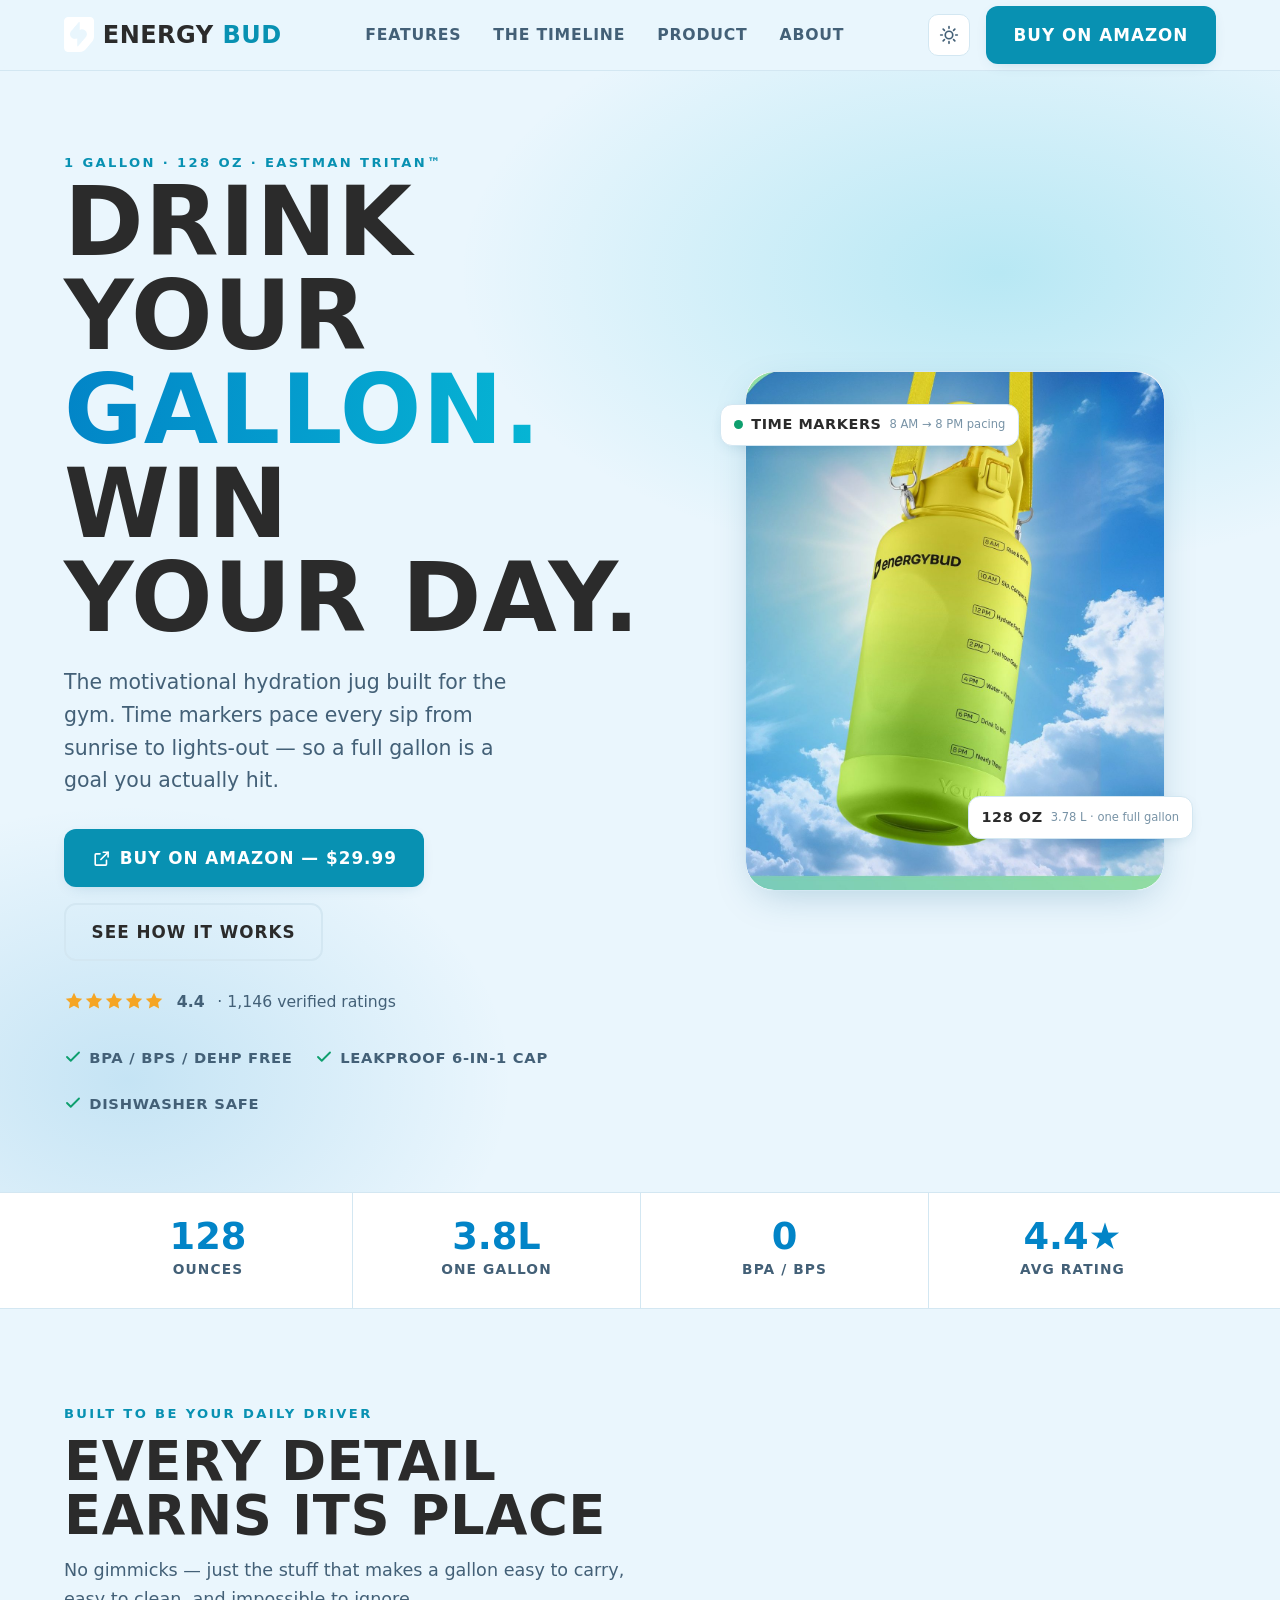
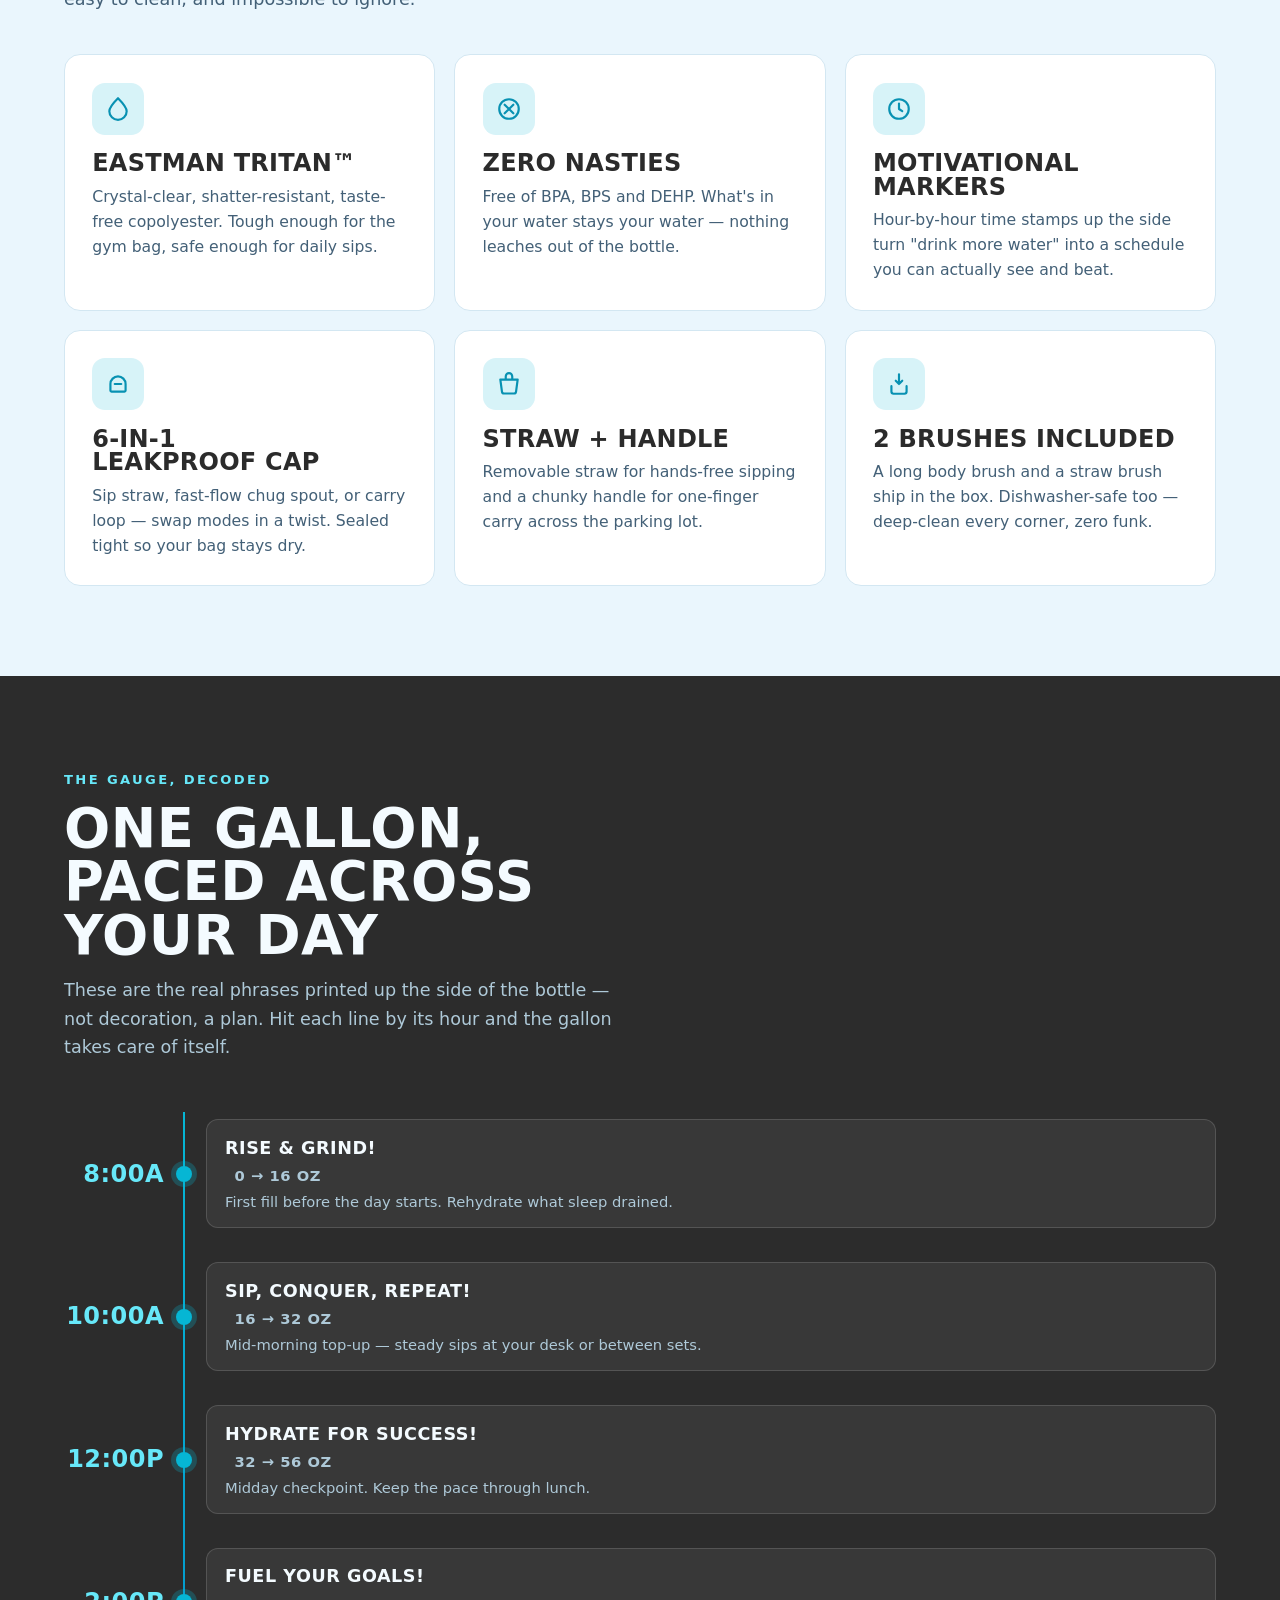
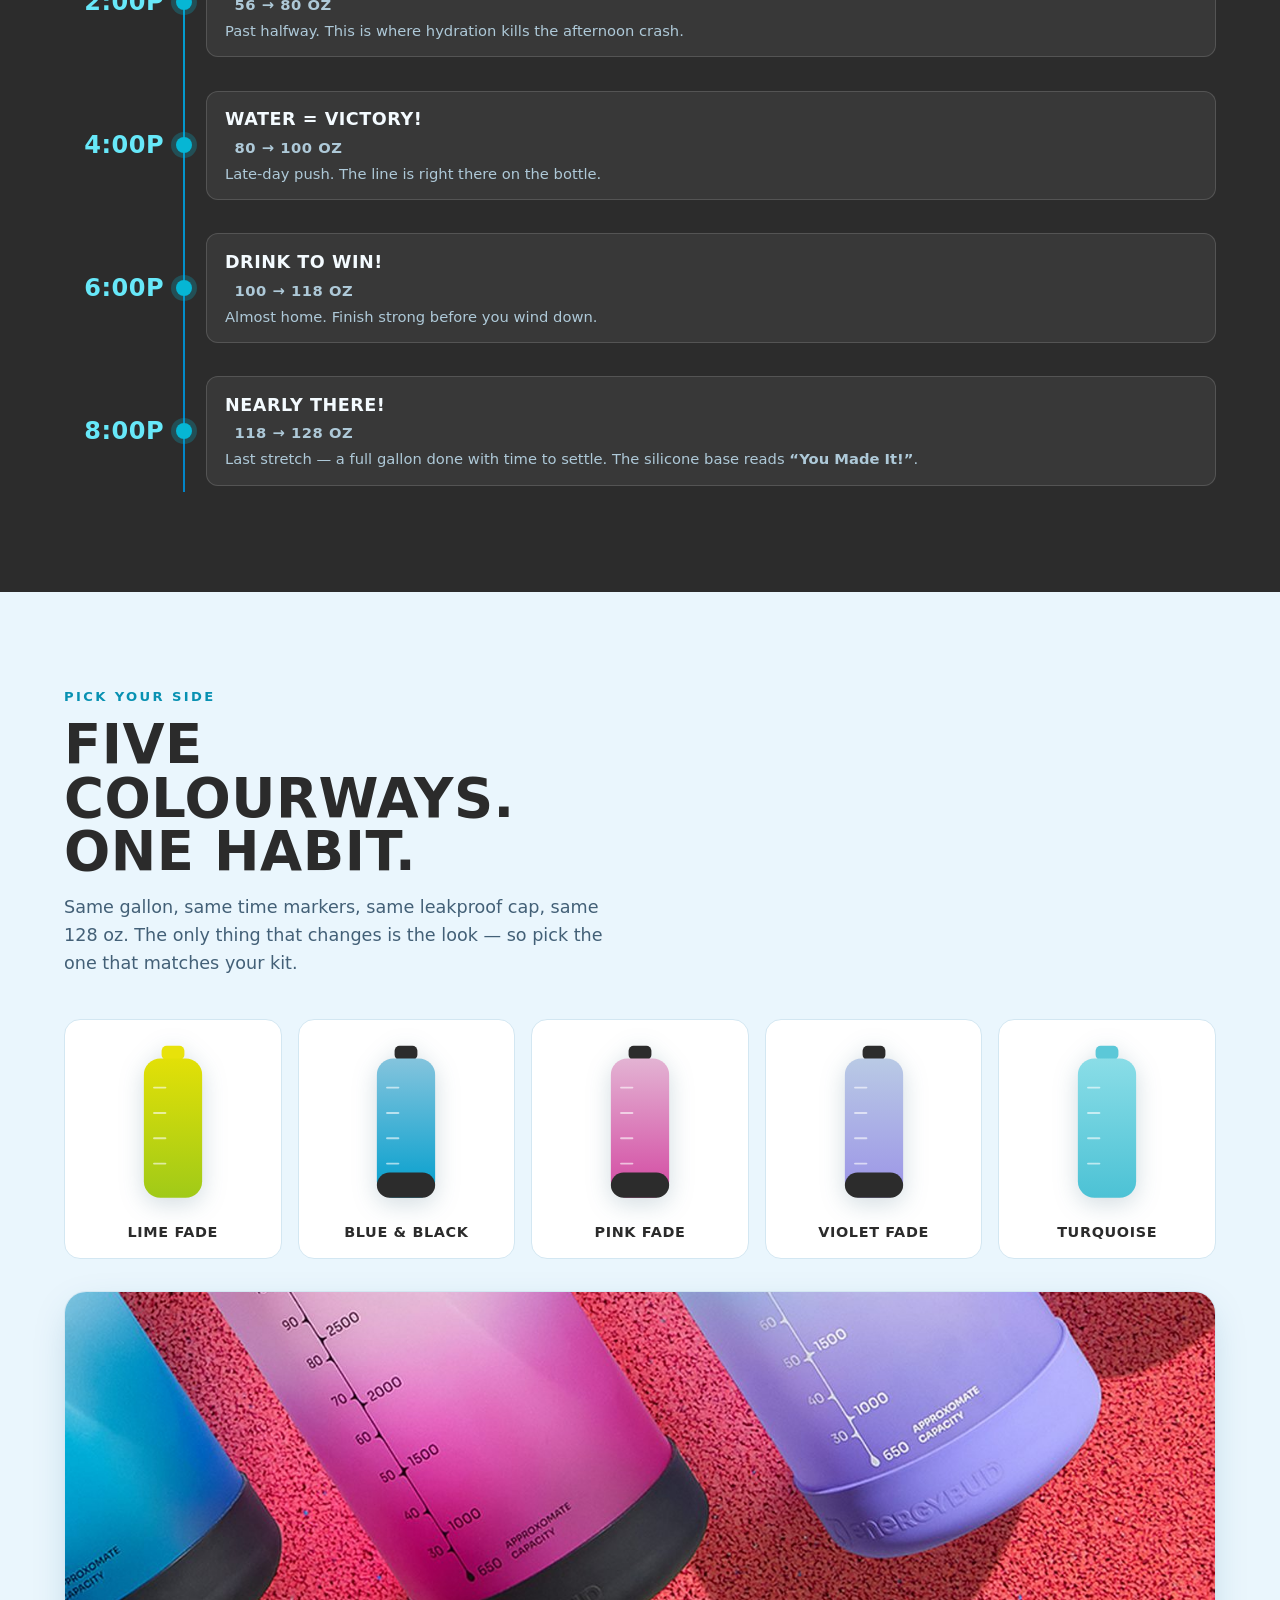
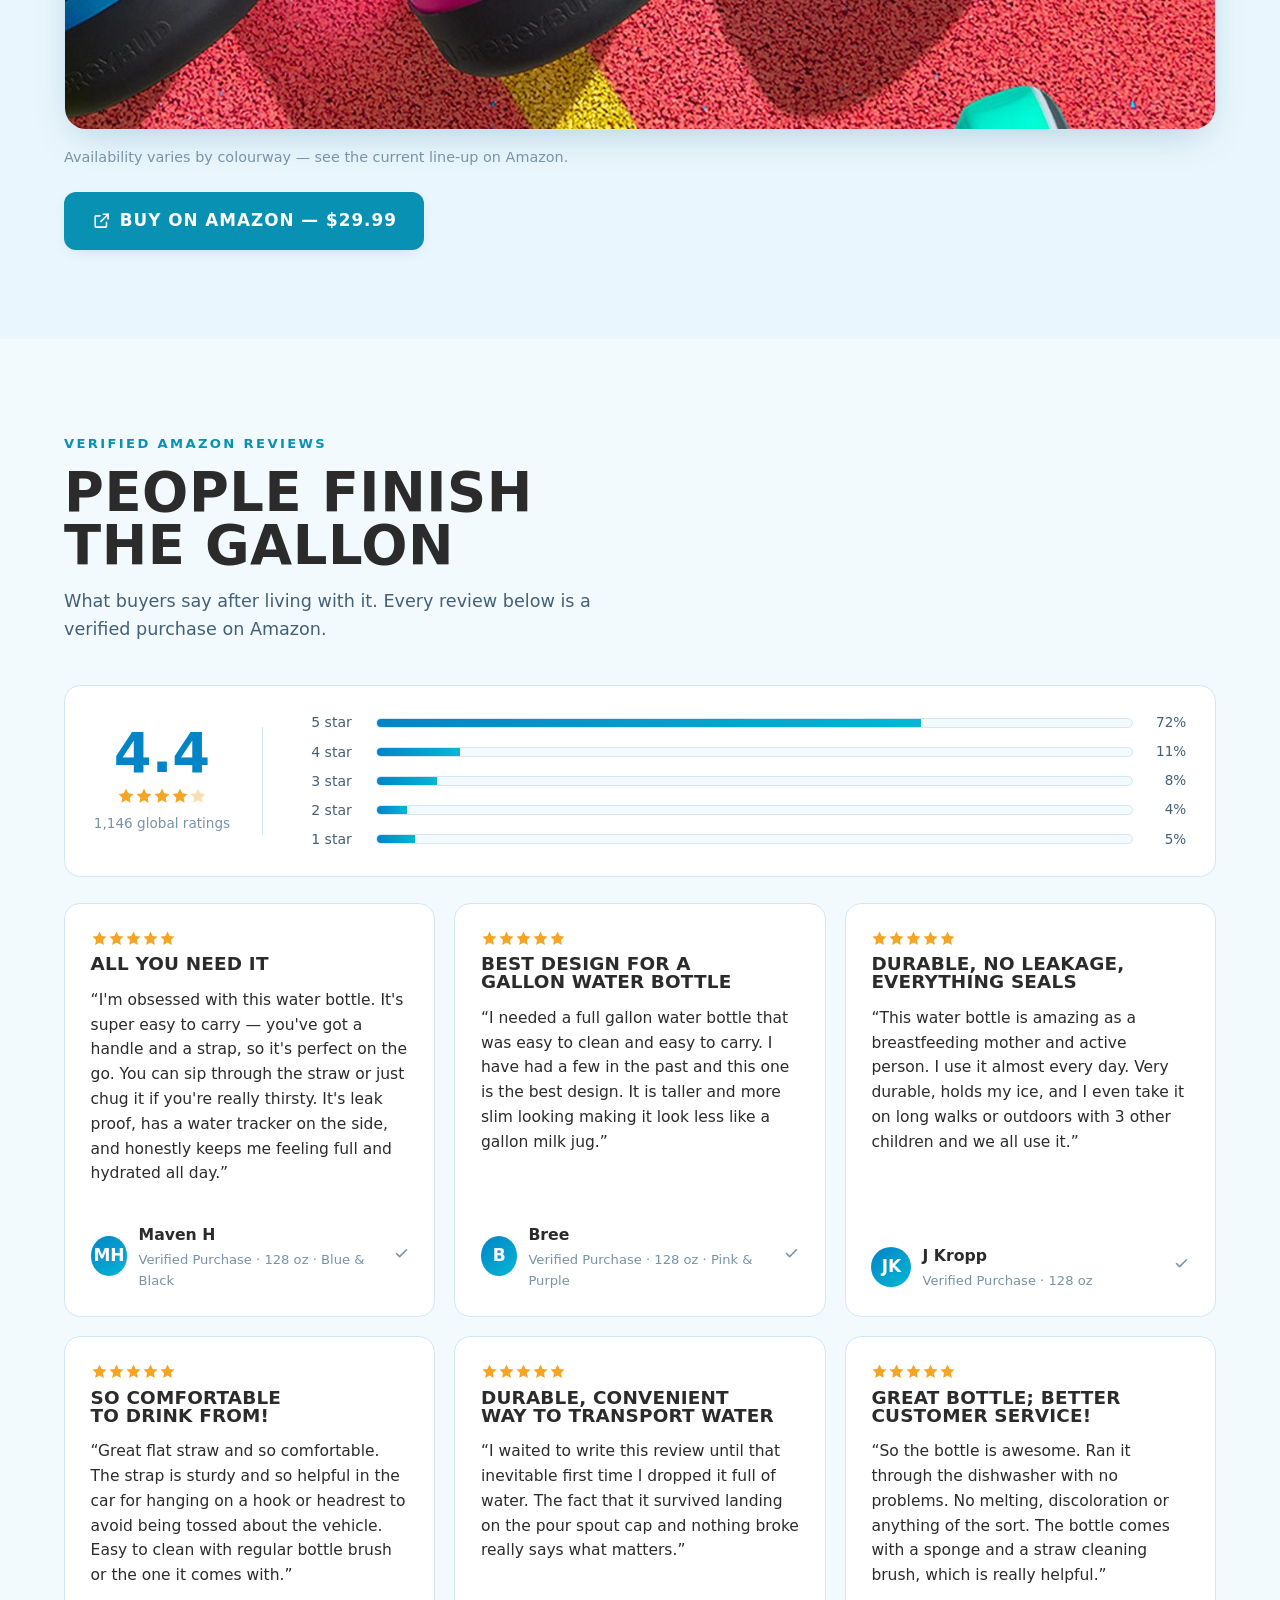
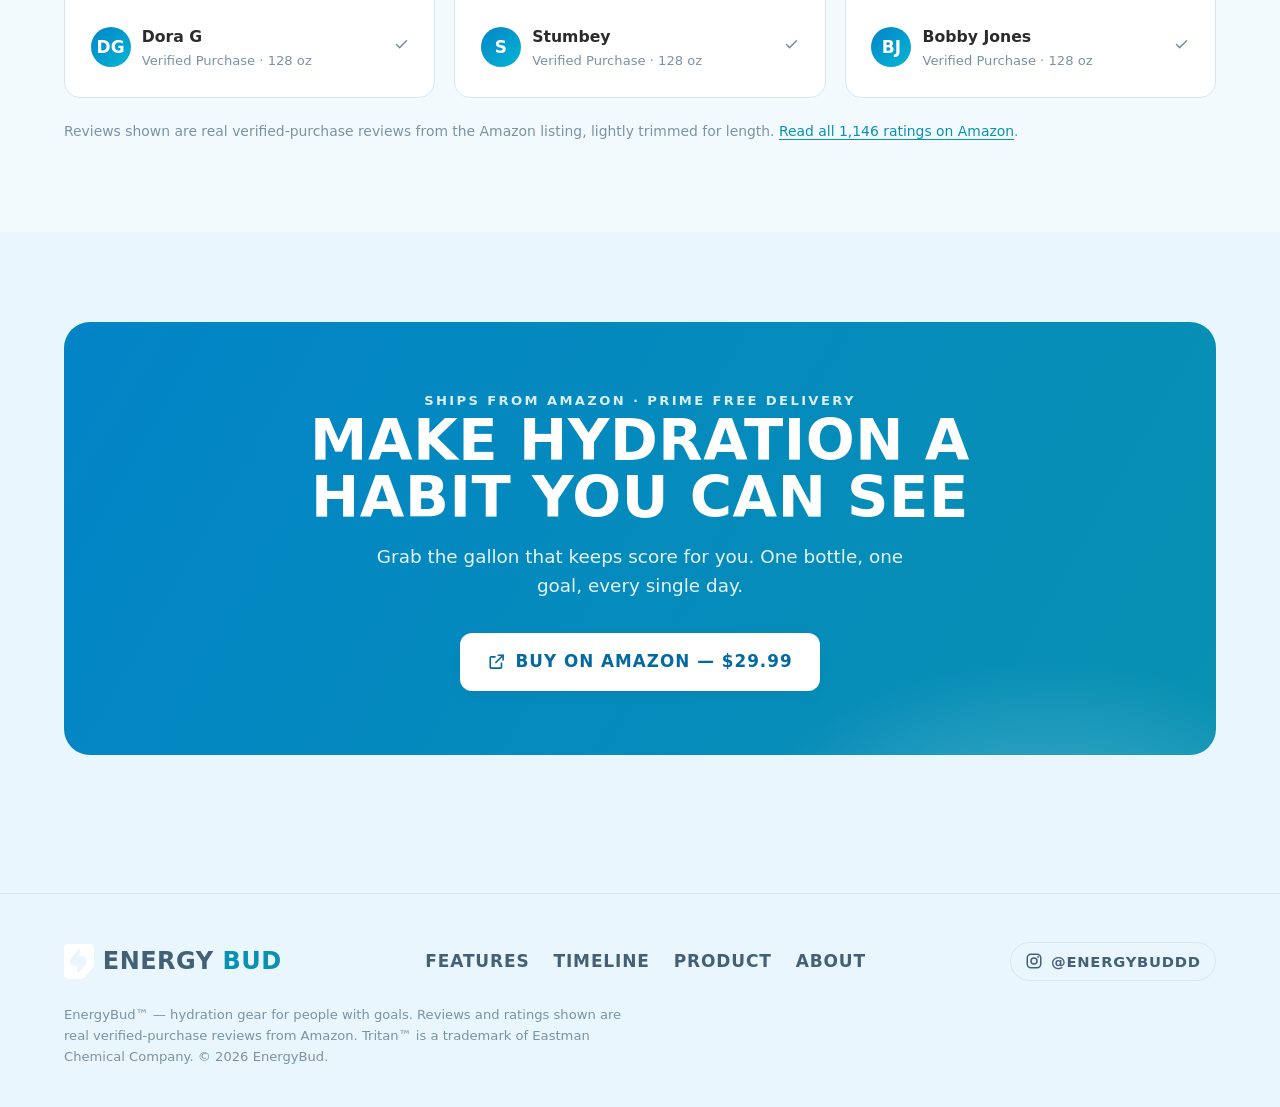
==== commit fa1dcf89: "Correct the price to $29.99 and show all five colourways Price: the listing sells at $29.99, not $39" ====
--- a/sites/energybud/index.html
+++ b/sites/energybud/index.html
@@ -6,18 +6,18 @@
 <title>EnergyBud — Drink Your Gallon. Win Your Day.</title>
 <meta name="description" content="The EnergyBud 1-gallon motivational water bottle. Eastman Tritan, BPA-free, with hourly time markers and motivational phrases that pace your hydration from 8AM to 8PM.">
 <link rel="icon" href="data:image/svg+xml,%3Csvg xmlns='http://www.w3.org/2000/svg' viewBox='0 0 24 24'%3E%3Cpath d='M12 2.5C12 2.5 5 10 5 15a7 7 0 0 0 14 0c0-5-7-12.5-7-12.5Z' fill='%230284C7'/%3E%3C/svg%3E">
-<link rel="canonical" href="https://gidiamazon1234-art.github.io/skills/">
+<link rel="canonical" href="https://energybuddd.com/">
 <meta name="robots" content="index,follow">
 <meta property="og:type" content="website">
 <meta property="og:site_name" content="EnergyBud">
 <meta property="og:title" content="EnergyBud — Drink Your Gallon. Win Your Day.">
 <meta property="og:description" content="The EnergyBud 1-gallon motivational water bottle. Eastman Tritan, BPA-free, with hourly time markers that pace your hydration from 8AM to 8PM.">
-<meta property="og:url" content="https://gidiamazon1234-art.github.io/skills/">
-<meta property="og:image" content="https://gidiamazon1234-art.github.io/skills/assets/img/hero.jpg">
+<meta property="og:url" content="https://energybuddd.com/">
+<meta property="og:image" content="https://energybuddd.com/assets/img/hero.jpg">
 <meta name="twitter:card" content="summary_large_image">
 <meta name="twitter:title" content="EnergyBud — Drink Your Gallon. Win Your Day.">
 <meta name="twitter:description" content="The EnergyBud 1-gallon motivational water bottle. Eastman Tritan, BPA-free, with hourly time markers that pace your hydration from 8AM to 8PM.">
-<meta name="twitter:image" content="https://gidiamazon1234-art.github.io/skills/assets/img/hero.jpg">
+<meta name="twitter:image" content="https://energybuddd.com/assets/img/hero.jpg">
 <meta name="theme-color" content="#0284C7">
 <link rel="stylesheet" href="assets/fonts.css">
 <link rel="stylesheet" href="assets/styles.css">
@@ -53,7 +53,7 @@
       <h1>Drink Your <span class="accent">Gallon.</span> Win Your Day.</h1>
       <p class="lede">The motivational hydration jug built for the gym. Time markers pace every sip from sunrise to lights-out — so a full gallon is a goal you actually hit.</p>
       <div class="hero-cta">
-        <a data-track="hero" class="btn btn-primary" href="https://www.amazon.com/dp/B085LL6253" target="_blank" rel="noopener"><svg viewBox="0 0 24 24" fill="none" stroke="currentColor" stroke-width="2" stroke-linecap="round" stroke-linejoin="round" aria-hidden="true"><path d="M14 4h6v6"/><path d="M20 4 11 13"/><path d="M18 14v5a1 1 0 0 1-1 1H5a1 1 0 0 1-1-1V7a1 1 0 0 1 1-1h5"/></svg> Buy on Amazon — $39.95</a>
+        <a data-track="hero" class="btn btn-primary" href="https://www.amazon.com/dp/B085LL6253" target="_blank" rel="noopener"><svg viewBox="0 0 24 24" fill="none" stroke="currentColor" stroke-width="2" stroke-linecap="round" stroke-linejoin="round" aria-hidden="true"><path d="M14 4h6v6"/><path d="M20 4 11 13"/><path d="M18 14v5a1 1 0 0 1-1 1H5a1 1 0 0 1-1-1V7a1 1 0 0 1 1-1h5"/></svg> Buy on Amazon — $29.99</a>
         <a class="btn btn-ghost" href="#timeline">See how it works</a>
       </div>
       <div class="rating-row">
@@ -145,30 +145,100 @@
 </section>
 
 <section class="band" id="colors">
-  <div class="wrap variant-wrap">
-    <div class="reveal">
+  <div class="wrap">
+    <div class="sec-head reveal">
       <span class="eyebrow">Pick your side</span>
-      <h2 style="font-size:clamp(2.2rem,4.5vw,3.4rem);margin-top:.6rem">Four colorways. One habit.</h2>
-      <p style="color:var(--text-soft);margin-top:.9rem">Same gallon, same time markers, same leakproof cap. In 128 oz and 74 oz. Choose the look that matches your kit.</p>
-      <ul class="swatches" aria-label="Available colourways">
-        <li class="swatch"><span class="dab" style="background:linear-gradient(140deg,#38BDF8,#0369A1)"></span> Blue &amp; Black</li>
-        <li class="swatch"><span class="dab" style="background:linear-gradient(140deg,#D9E64F,#3FBF8F)"></span> Lime Fade</li>
-        <li class="swatch"><span class="dab" style="background:linear-gradient(140deg,#F9A8D4,#7DD3FC)"></span> Pink Fade</li>
-        <li class="swatch"><span class="dab" style="background:linear-gradient(140deg,#A78BFA,#38BDF8)"></span> Violet Fade</li>
-      </ul>
-      <a class="btn btn-primary" href="product.html" style="margin-top:1.2rem">View full product</a>
-    </div>
-    <div class="variant-visual" id="variantVisual">
-      <div class="shot">
-          <img class="shot-img" src="assets/img/colors.jpg" alt="EnergyBud bottle colourway line-up" width="1400" height="980" loading="lazy" decoding="async">
-          <svg viewBox="0 0 200 260" role="img" aria-label="Bottle color preview">
-        <defs><linearGradient id="vgrad" x1="0" y1="0" x2="0" y2="1"><stop id="vs1" offset="0" stop-color="#38BDF8"/><stop id="vs2" offset="1" stop-color="#0369A1"/></linearGradient></defs>
-        <rect x="82" y="12" width="40" height="22" rx="7" fill="var(--text-soft)"/>
-        <path d="M56 54 h88 a22 22 0 0 1 22 22 v140 a22 22 0 0 1 -22 22 h-88 a22 22 0 0 1 -22 -22 v-140 a22 22 0 0 1 22 -22 z" fill="url(#vgrad)"/>
-        <rect x="60" y="86" width="76" height="120" rx="10" fill="rgba(255,255,255,.14)"/>
-        <g stroke="rgba(255,255,255,.55)" stroke-width="2"><line x1="60" y1="108" x2="78" y2="108"/><line x1="60" y1="140" x2="78" y2="140"/><line x1="60" y1="172" x2="78" y2="172"/></g>
-      </svg>
-        </div>
+      <h2>Five colourways. One habit.</h2>
+      <p>Same gallon, same time markers, same leakproof cap, same 128 oz. The only thing that
+        changes is the look — so pick the one that matches your kit.</p>
+    </div>
+
+    <ul class="cw-grid reveal">
+      <li class="cw">
+        <svg viewBox="0 0 60 132" role="img" aria-label="Lime Fade colourway">
+          <defs><linearGradient id="cw-lime" x1="0" y1="0" x2="0" y2="1">
+            <stop offset="0" stop-color="#E2E007"/><stop offset="1" stop-color="#A0CA18"/>
+          </linearGradient></defs>
+          <rect x="21" y="3" width="18" height="11" rx="4" fill="#E8E20A"/>
+          <rect x="7" y="13" width="46" height="110" rx="13" fill="url(#cw-lime)"/>
+          
+          <g stroke="rgba(255,255,255,.6)" stroke-width="1.5" stroke-linecap="round">
+            <line x1="15" y1="36" x2="24" y2="36"/><line x1="15" y1="56" x2="24" y2="56"/>
+            <line x1="15" y1="76" x2="24" y2="76"/><line x1="15" y1="96" x2="24" y2="96"/>
+          </g>
+        </svg>
+        <b>Lime Fade</b>
+      </li>
+      <li class="cw">
+        <svg viewBox="0 0 60 132" role="img" aria-label="Blue &amp; Black colourway">
+          <defs><linearGradient id="cw-blue" x1="0" y1="0" x2="0" y2="1">
+            <stop offset="0" stop-color="#84C4DD"/><stop offset="1" stop-color="#009ECD"/>
+          </linearGradient></defs>
+          <rect x="21" y="3" width="18" height="11" rx="4" fill="#2C2C2C"/>
+          <rect x="7" y="13" width="46" height="110" rx="13" fill="url(#cw-blue)"/>
+          <rect x="7" y="103" width="46" height="20" rx="10" fill="#2C2C2C"/>
+          <g stroke="rgba(255,255,255,.6)" stroke-width="1.5" stroke-linecap="round">
+            <line x1="15" y1="36" x2="24" y2="36"/><line x1="15" y1="56" x2="24" y2="56"/>
+            <line x1="15" y1="76" x2="24" y2="76"/><line x1="15" y1="96" x2="24" y2="96"/>
+          </g>
+        </svg>
+        <b>Blue &amp; Black</b>
+      </li>
+      <li class="cw">
+        <svg viewBox="0 0 60 132" role="img" aria-label="Pink Fade colourway">
+          <defs><linearGradient id="cw-pink" x1="0" y1="0" x2="0" y2="1">
+            <stop offset="0" stop-color="#E3B3D3"/><stop offset="1" stop-color="#D347A1"/>
+          </linearGradient></defs>
+          <rect x="21" y="3" width="18" height="11" rx="4" fill="#2C2C2C"/>
+          <rect x="7" y="13" width="46" height="110" rx="13" fill="url(#cw-pink)"/>
+          <rect x="7" y="103" width="46" height="20" rx="10" fill="#2C2C2C"/>
+          <g stroke="rgba(255,255,255,.6)" stroke-width="1.5" stroke-linecap="round">
+            <line x1="15" y1="36" x2="24" y2="36"/><line x1="15" y1="56" x2="24" y2="56"/>
+            <line x1="15" y1="76" x2="24" y2="76"/><line x1="15" y1="96" x2="24" y2="96"/>
+          </g>
+        </svg>
+        <b>Pink Fade</b>
+      </li>
+      <li class="cw">
+        <svg viewBox="0 0 60 132" role="img" aria-label="Violet Fade colourway">
+          <defs><linearGradient id="cw-violet" x1="0" y1="0" x2="0" y2="1">
+            <stop offset="0" stop-color="#B9CAE5"/><stop offset="1" stop-color="#9B93E7"/>
+          </linearGradient></defs>
+          <rect x="21" y="3" width="18" height="11" rx="4" fill="#2C2C2C"/>
+          <rect x="7" y="13" width="46" height="110" rx="13" fill="url(#cw-violet)"/>
+          <rect x="7" y="103" width="46" height="20" rx="10" fill="#2C2C2C"/>
+          <g stroke="rgba(255,255,255,.6)" stroke-width="1.5" stroke-linecap="round">
+            <line x1="15" y1="36" x2="24" y2="36"/><line x1="15" y1="56" x2="24" y2="56"/>
+            <line x1="15" y1="76" x2="24" y2="76"/><line x1="15" y1="96" x2="24" y2="96"/>
+          </g>
+        </svg>
+        <b>Violet Fade</b>
+      </li>
+      <li class="cw">
+        <svg viewBox="0 0 60 132" role="img" aria-label="Turquoise colourway">
+          <defs><linearGradient id="cw-turq" x1="0" y1="0" x2="0" y2="1">
+            <stop offset="0" stop-color="#8ADDE7"/><stop offset="1" stop-color="#4CC2D5"/>
+          </linearGradient></defs>
+          <rect x="21" y="3" width="18" height="11" rx="4" fill="#5BC8D8"/>
+          <rect x="7" y="13" width="46" height="110" rx="13" fill="url(#cw-turq)"/>
+          
+          <g stroke="rgba(255,255,255,.6)" stroke-width="1.5" stroke-linecap="round">
+            <line x1="15" y1="36" x2="24" y2="36"/><line x1="15" y1="56" x2="24" y2="56"/>
+            <line x1="15" y1="76" x2="24" y2="76"/><line x1="15" y1="96" x2="24" y2="96"/>
+          </g>
+        </svg>
+        <b>Turquoise</b>
+      </li>
+    </ul>
+
+    <div class="cw-photo reveal">
+      <img src="assets/img/colors.jpg" alt="EnergyBud bottles in blue, pink and violet lined up on a running track"
+           width="1400" height="980" loading="lazy" decoding="async">
+    </div>
+
+    <p class="cw-note reveal">Availability varies by colourway — see the current line-up on Amazon.</p>
+    <div class="cw-cta reveal">
+      <a data-track="colorways" class="btn btn-primary" href="https://www.amazon.com/dp/B085LL6253" target="_blank" rel="noopener"><svg viewBox="0 0 24 24" fill="none" stroke="currentColor" stroke-width="2" stroke-linecap="round" stroke-linejoin="round" aria-hidden="true"><path d="M14 4h6v6"/><path d="M20 4 11 13"/><path d="M18 14v5a1 1 0 0 1-1 1H5a1 1 0 0 1-1-1V7a1 1 0 0 1 1-1h5"/></svg> Buy on Amazon — $29.99</a>
     </div>
   </div>
 </section>
@@ -244,7 +314,7 @@
       <span class="eyebrow" style="color:rgba(255,255,255,.85)">Ships from Amazon · Prime free delivery</span>
       <h2>Make hydration a habit you can see</h2>
       <p>Grab the gallon that keeps score for you. One bottle, one goal, every single day.</p>
-      <a data-track="colorways" class="btn btn-primary" href="https://www.amazon.com/dp/B085LL6253" target="_blank" rel="noopener"><svg viewBox="0 0 24 24" fill="none" stroke="currentColor" stroke-width="2" stroke-linecap="round" stroke-linejoin="round" aria-hidden="true"><path d="M14 4h6v6"/><path d="M20 4 11 13"/><path d="M18 14v5a1 1 0 0 1-1 1H5a1 1 0 0 1-1-1V7a1 1 0 0 1 1-1h5"/></svg> Buy on Amazon — $39.95</a>
+      <a data-track="colorways" class="btn btn-primary" href="https://www.amazon.com/dp/B085LL6253" target="_blank" rel="noopener"><svg viewBox="0 0 24 24" fill="none" stroke="currentColor" stroke-width="2" stroke-linecap="round" stroke-linejoin="round" aria-hidden="true"><path d="M14 4h6v6"/><path d="M20 4 11 13"/><path d="M18 14v5a1 1 0 0 1-1 1H5a1 1 0 0 1-1-1V7a1 1 0 0 1 1-1h5"/></svg> Buy on Amazon — $29.99</a>
     </div>
   </div>
 </section>
--- a/sites/energybud/assets/styles.css
+++ b/sites/energybud/assets/styles.css
@@ -433,3 +433,25 @@
 /* Review cards: keep the reviewer block aligned across the row */
 .rcard{display:flex;flex-direction:column}
 .rcard .rperson{margin-top:auto;padding-top:1.1rem}
+
+/* ===== Colourway line-up ===== */
+.cw-grid{list-style:none;padding:0;margin:0 0 2rem;display:grid;
+  grid-template-columns:repeat(5,1fr);gap:1rem}
+.cw{background:var(--surface);border:1px solid var(--line);border-radius:var(--r);
+  padding:1.4rem .8rem 1.1rem;display:grid;justify-items:center;gap:.9rem;
+  transition:transform .2s ease,border-color .2s ease,box-shadow .2s ease}
+.cw:hover{transform:translateY(-5px);border-color:var(--cyan);box-shadow:var(--shadow)}
+.cw svg{width:100%;max-width:76px;height:auto;display:block;
+  filter:drop-shadow(0 6px 12px rgba(6,60,90,.18))}
+.cw b{font-family:var(--font-disp);font-weight:700;text-transform:uppercase;
+  letter-spacing:.045em;font-size:.9rem;text-align:center;line-height:1.2}
+@media(max-width:820px){.cw-grid{grid-template-columns:repeat(3,1fr)}}
+@media(max-width:480px){.cw-grid{grid-template-columns:repeat(2,1fr);gap:.7rem}
+  .cw{padding:1.1rem .6rem .9rem} .cw b{font-size:.82rem}}
+
+.cw-photo{border-radius:22px;overflow:hidden;border:1px solid var(--line);box-shadow:var(--shadow);
+  aspect-ratio:21/8}
+.cw-photo img{width:100%;height:100%;object-fit:cover;object-position:center 30%;display:block}
+@media(max-width:640px){.cw-photo{aspect-ratio:16/9}}
+.cw-note{margin-top:1rem;color:var(--text-faint);font-size:.9rem}
+.cw-cta{margin-top:1.4rem}
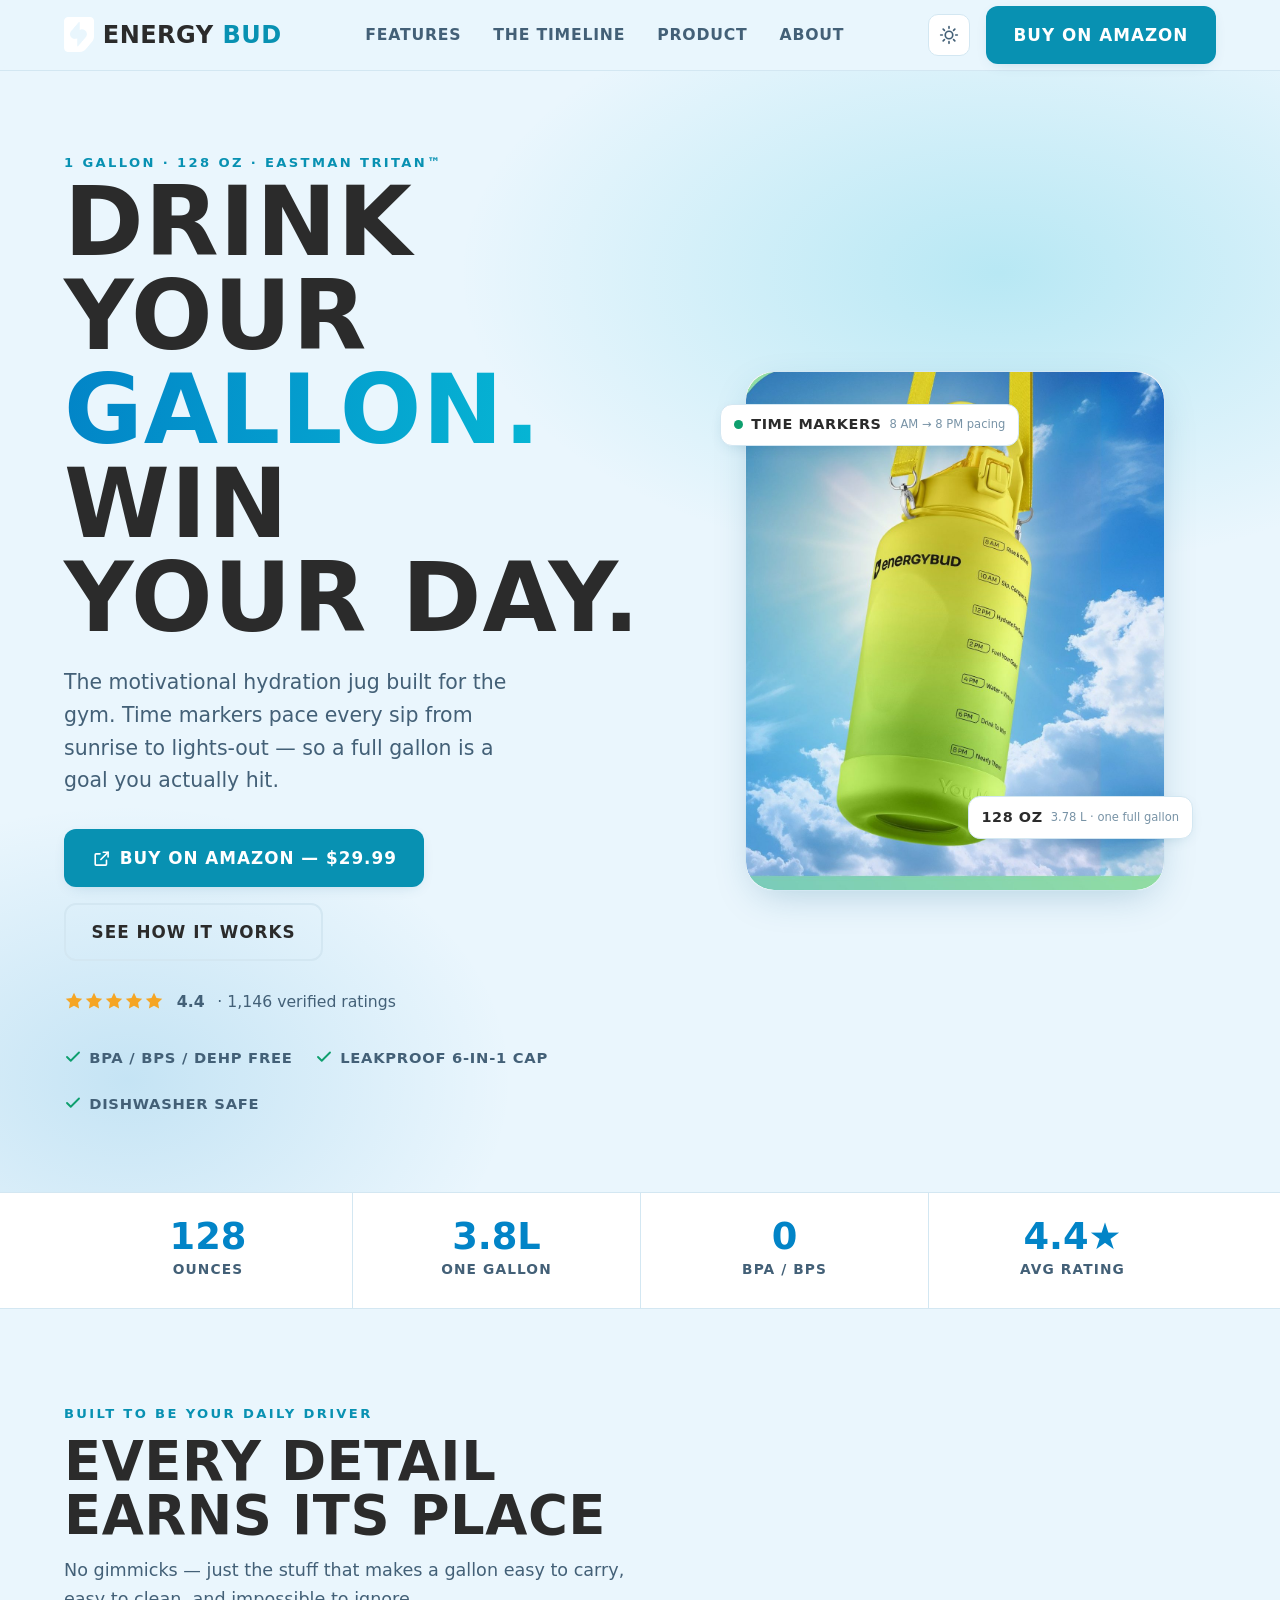
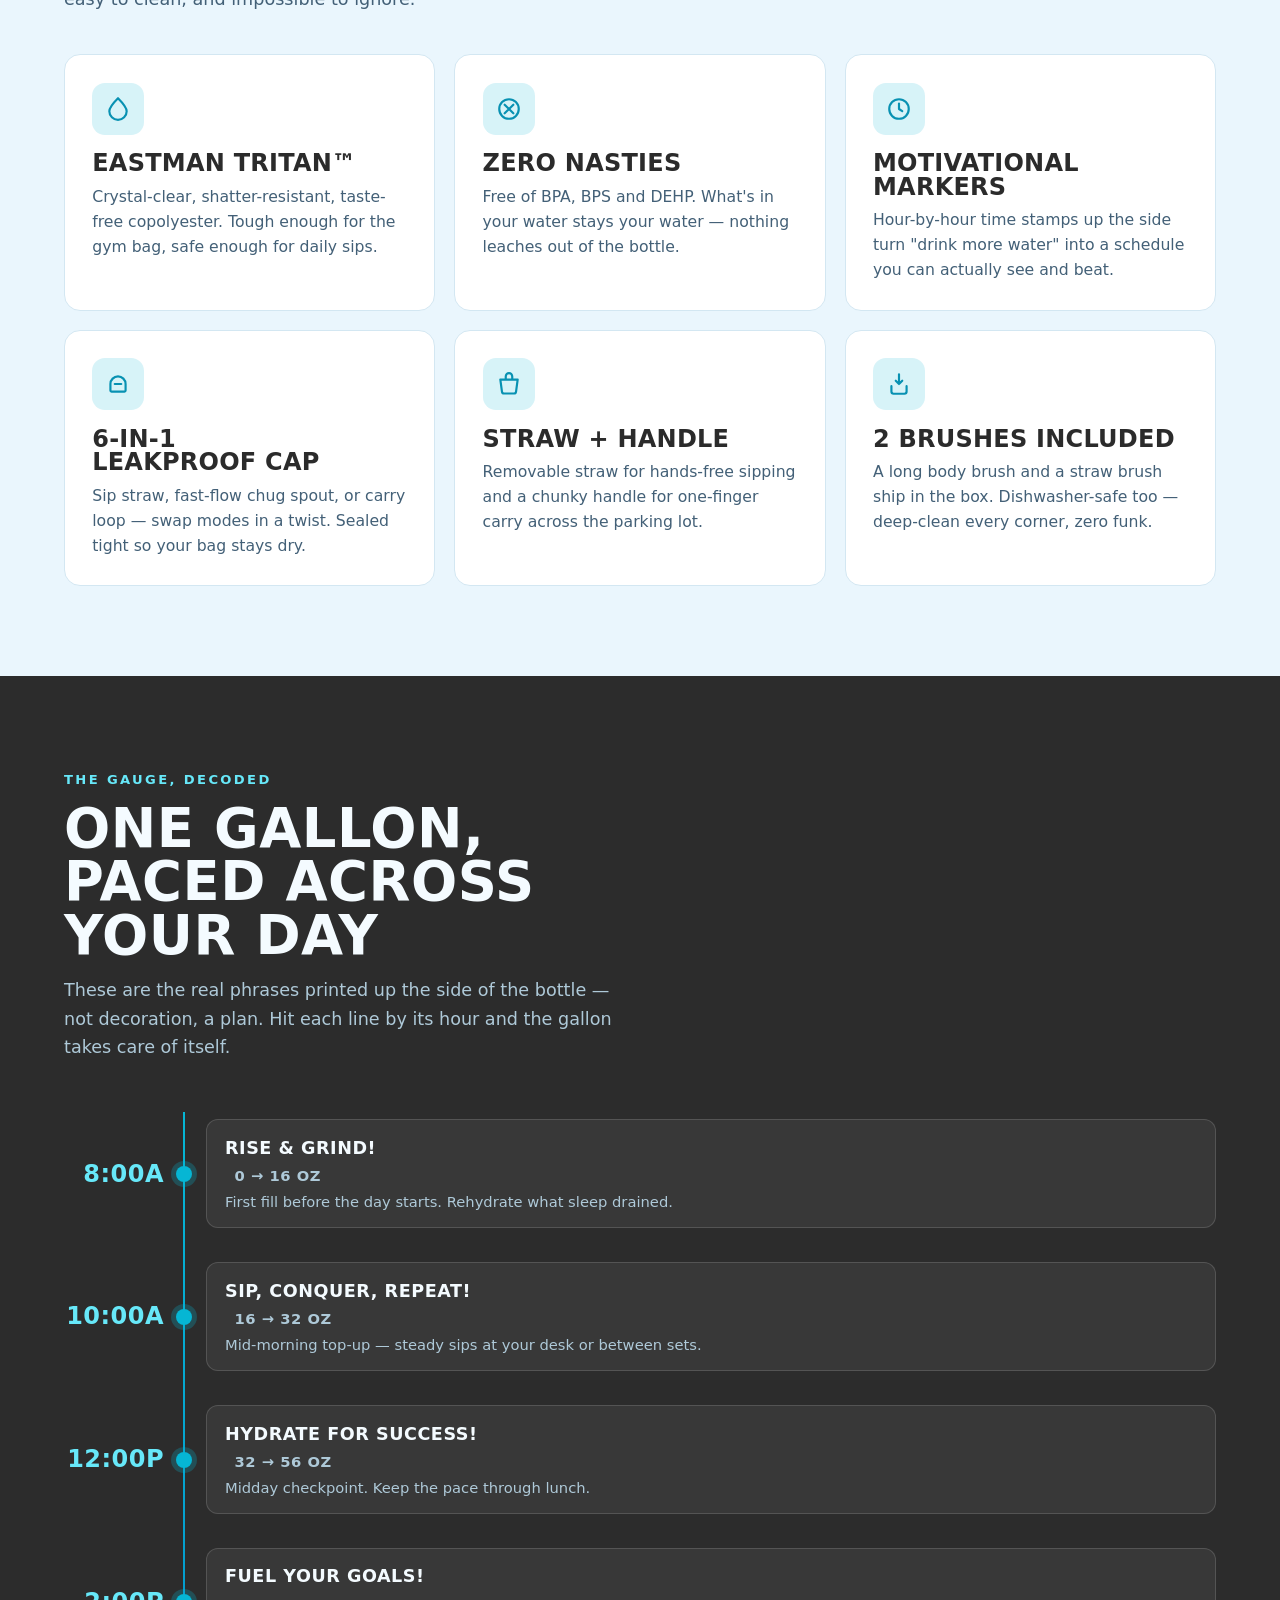
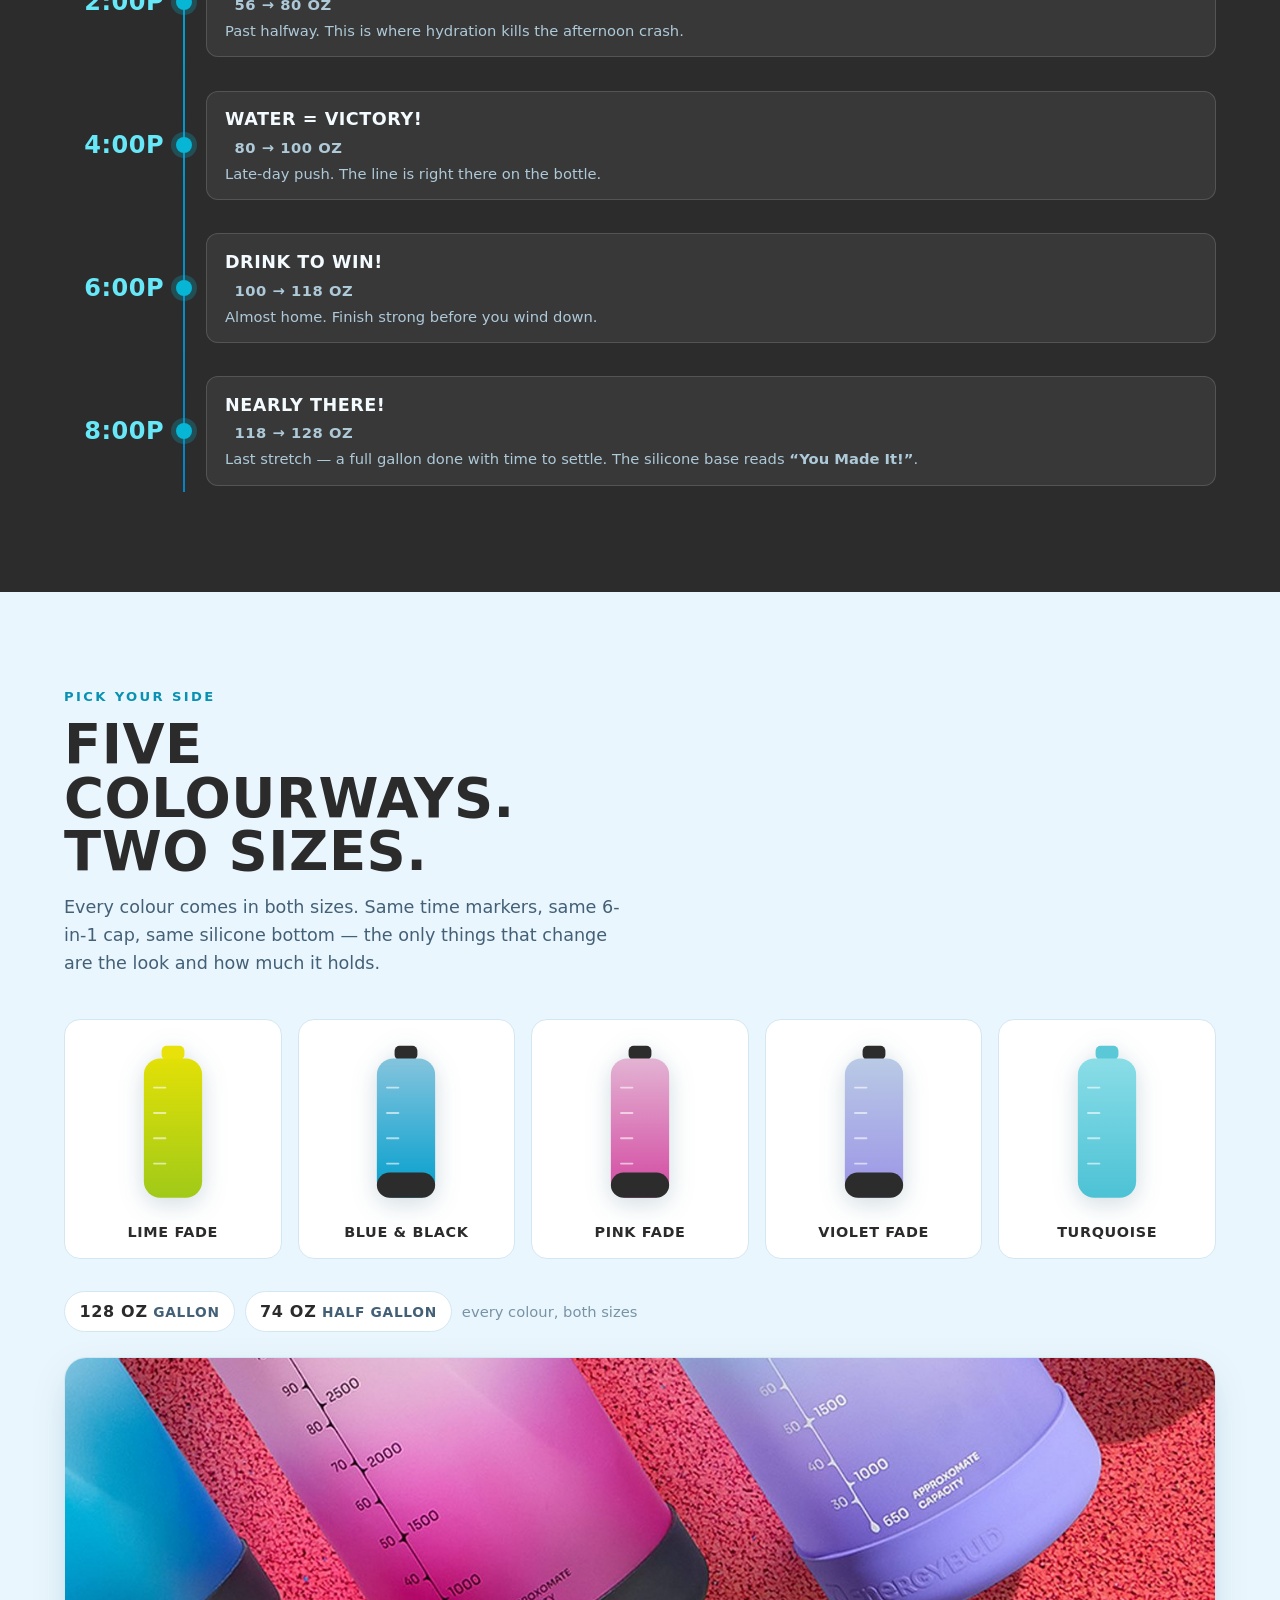
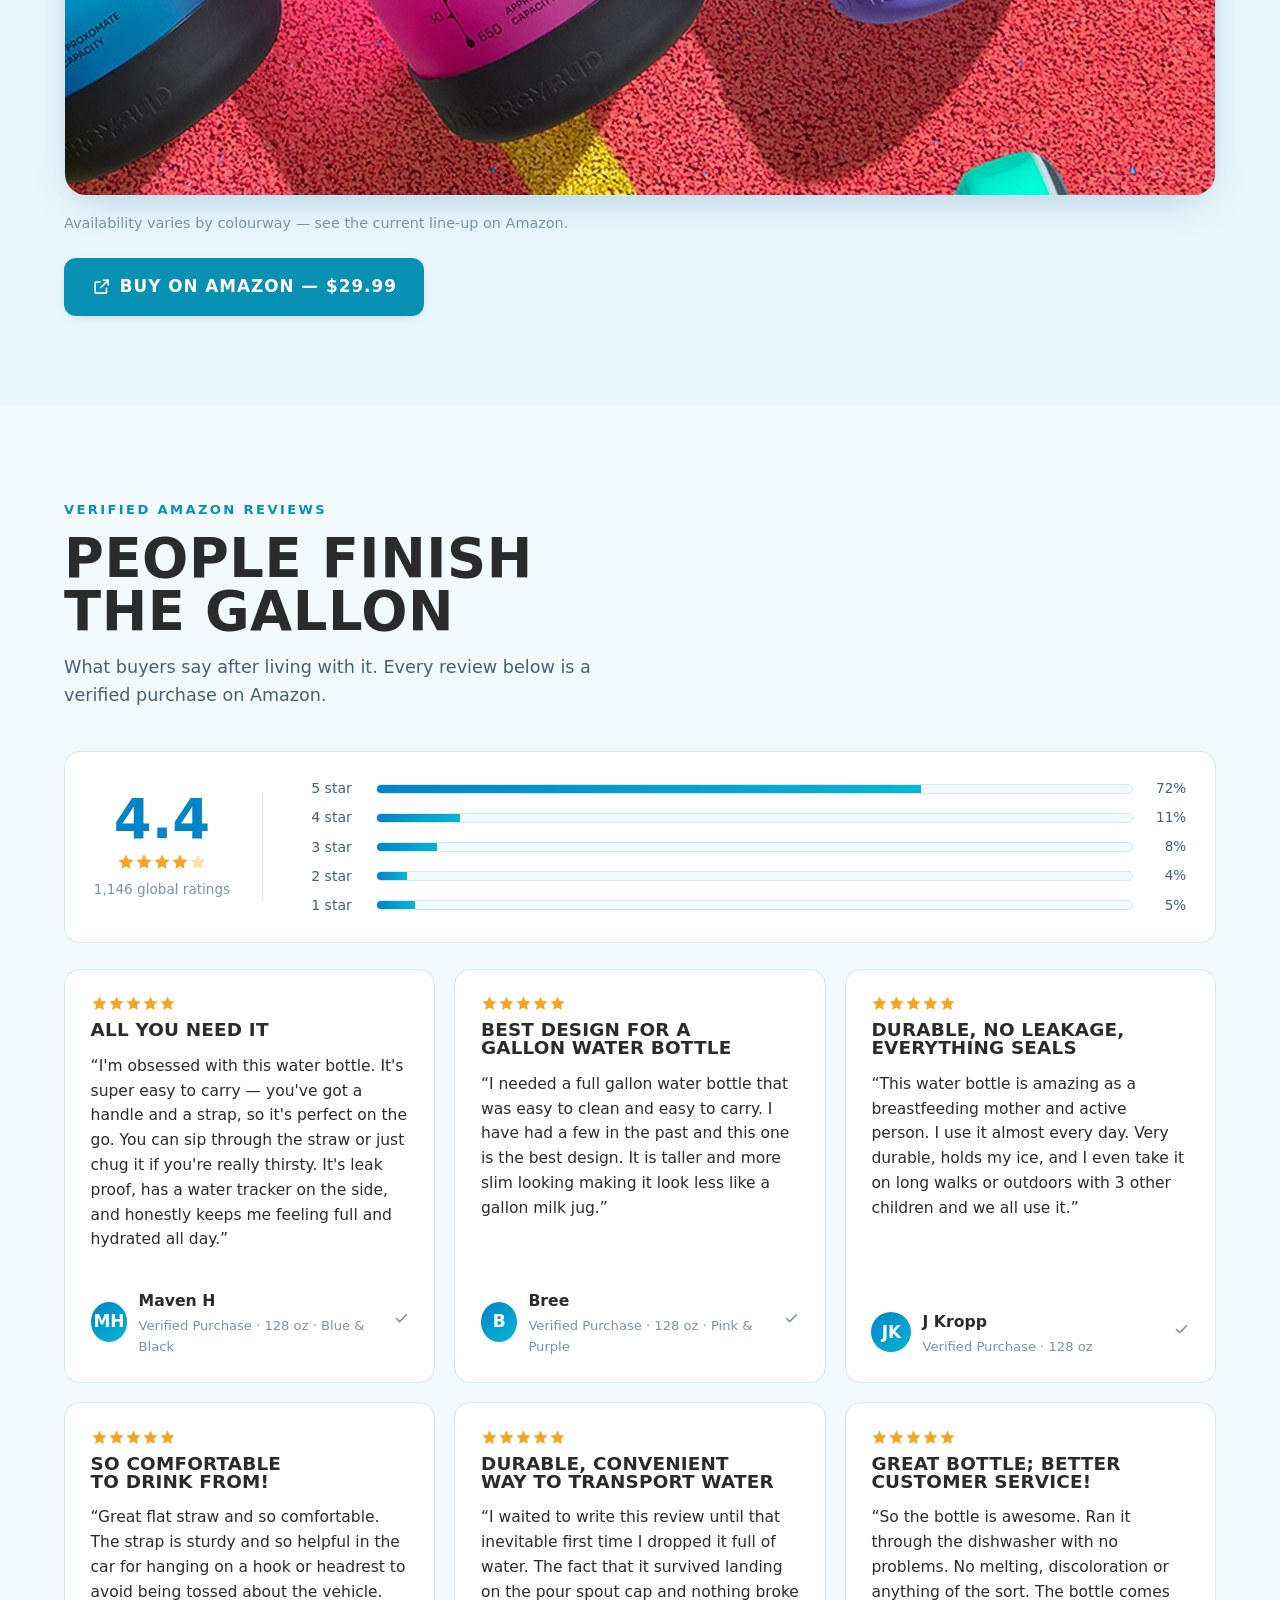
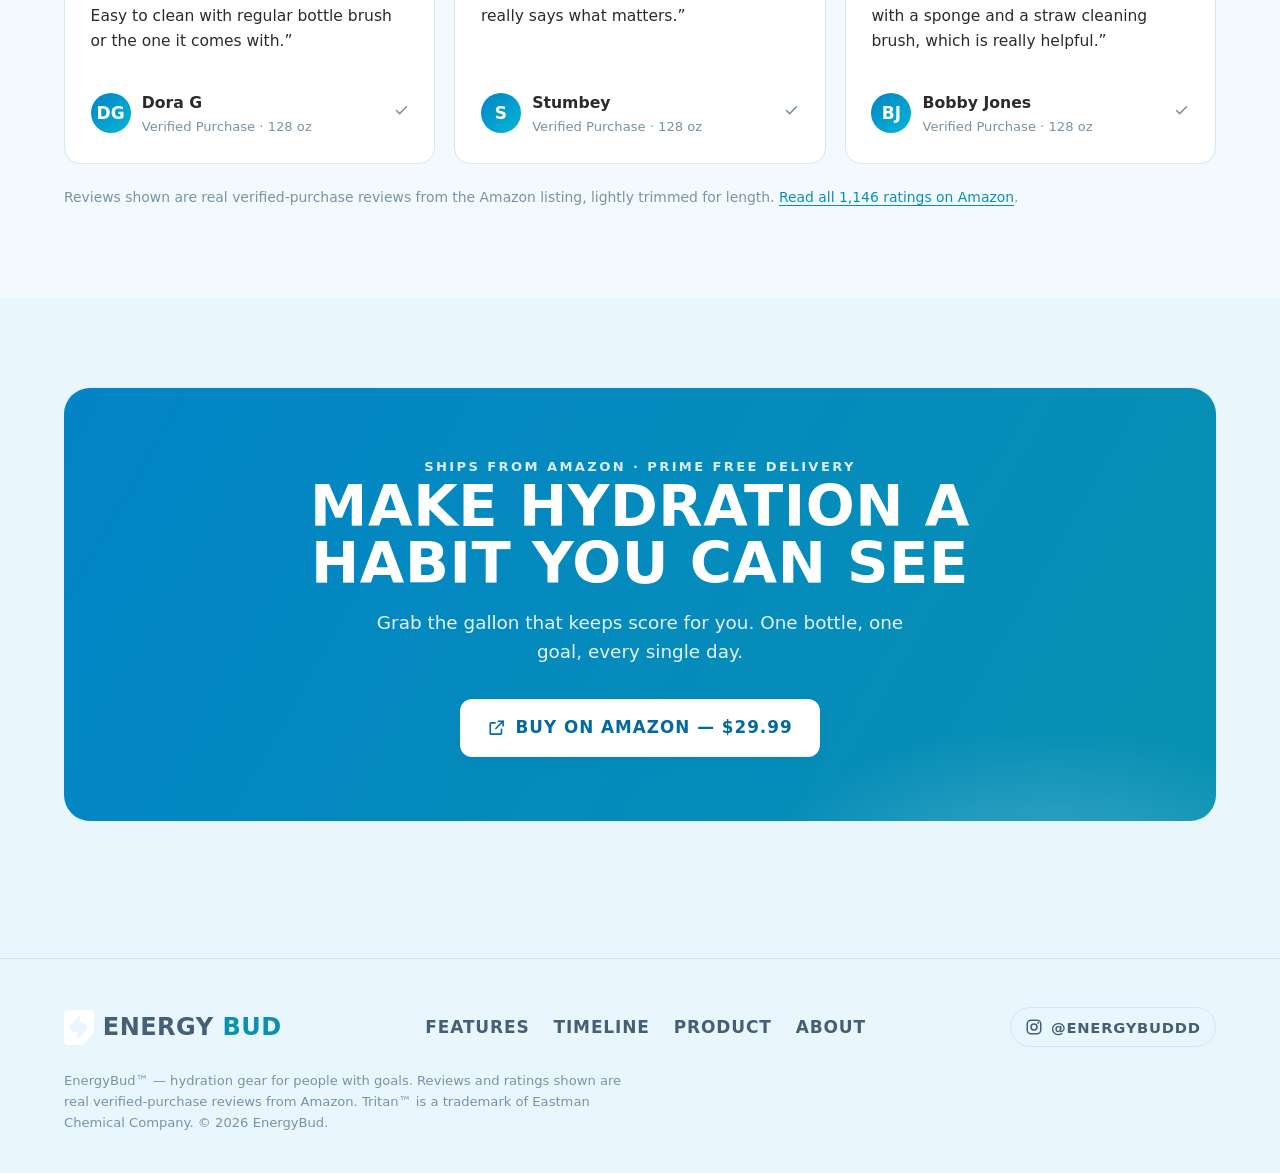
==== commit 1c1f9128: "State that every colourway comes in both sizes All five colours are available in the 74 oz half gall" ====
--- a/sites/energybud/index.html
+++ b/sites/energybud/index.html
@@ -148,9 +148,9 @@
   <div class="wrap">
     <div class="sec-head reveal">
       <span class="eyebrow">Pick your side</span>
-      <h2>Five colourways. One habit.</h2>
-      <p>Same gallon, same time markers, same leakproof cap, same 128 oz. The only thing that
-        changes is the look — so pick the one that matches your kit.</p>
+      <h2>Five colourways. Two sizes.</h2>
+      <p>Every colour comes in both sizes. Same time markers, same 6-in-1 cap, same silicone
+        bottom — the only things that change are the look and how much it holds.</p>
     </div>
 
     <ul class="cw-grid reveal">
@@ -230,6 +230,8 @@
         <b>Turquoise</b>
       </li>
     </ul>
+
+    <p class="cw-sizes reveal"><span><b class="tnum">128 oz</b> gallon</span><span><b class="tnum">74 oz</b> half gallon</span><em>every colour, both sizes</em></p>
 
     <div class="cw-photo reveal">
       <img src="assets/img/colors.jpg" alt="EnergyBud bottles in blue, pink and violet lined up on a running track"
--- a/sites/energybud/assets/styles.css
+++ b/sites/energybud/assets/styles.css
@@ -455,3 +455,25 @@
 @media(max-width:640px){.cw-photo{aspect-ratio:16/9}}
 .cw-note{margin-top:1rem;color:var(--text-faint);font-size:.9rem}
 .cw-cta{margin-top:1.4rem}
+
+/* ===== Size toggle (128 oz / 74 oz) ===== */
+.size-toggle{display:flex;gap:.6rem;flex-wrap:wrap;margin-top:.2rem}
+.size-opt{flex:1 1 140px;min-width:130px;cursor:pointer;text-align:left;
+  background:var(--surface);border:2px solid var(--line);border-radius:12px;
+  padding:.75rem .9rem;display:grid;gap:.1rem;transition:.2s;color:var(--text)}
+.size-opt:hover{border-color:var(--cyan)}
+.size-opt b{font-family:var(--font-disp);font-weight:800;font-size:1.25rem;line-height:1}
+.size-opt span{font-family:var(--font-disp);font-weight:600;text-transform:uppercase;
+  letter-spacing:.06em;font-size:.76rem;color:var(--text-faint)}
+.size-opt[aria-pressed="true"]{border-color:var(--accent);
+  background:color-mix(in srgb,var(--cyan) 10%, var(--surface))}
+.size-opt[aria-pressed="true"] span{color:var(--accent)}
+
+/* Both sizes, every colour */
+.cw-sizes{display:flex;flex-wrap:wrap;align-items:center;gap:.6rem;margin:0 0 1.6rem}
+.cw-sizes span{display:inline-flex;align-items:baseline;gap:.35rem;background:var(--surface);
+  border:1px solid var(--line);border-radius:999px;padding:.4rem .9rem;
+  font-family:var(--font-disp);font-weight:600;text-transform:uppercase;letter-spacing:.05em;
+  font-size:.86rem;color:var(--text-soft)}
+.cw-sizes span b{font-weight:800;font-size:1rem;color:var(--text)}
+.cw-sizes em{font-style:normal;color:var(--text-faint);font-size:.92rem}
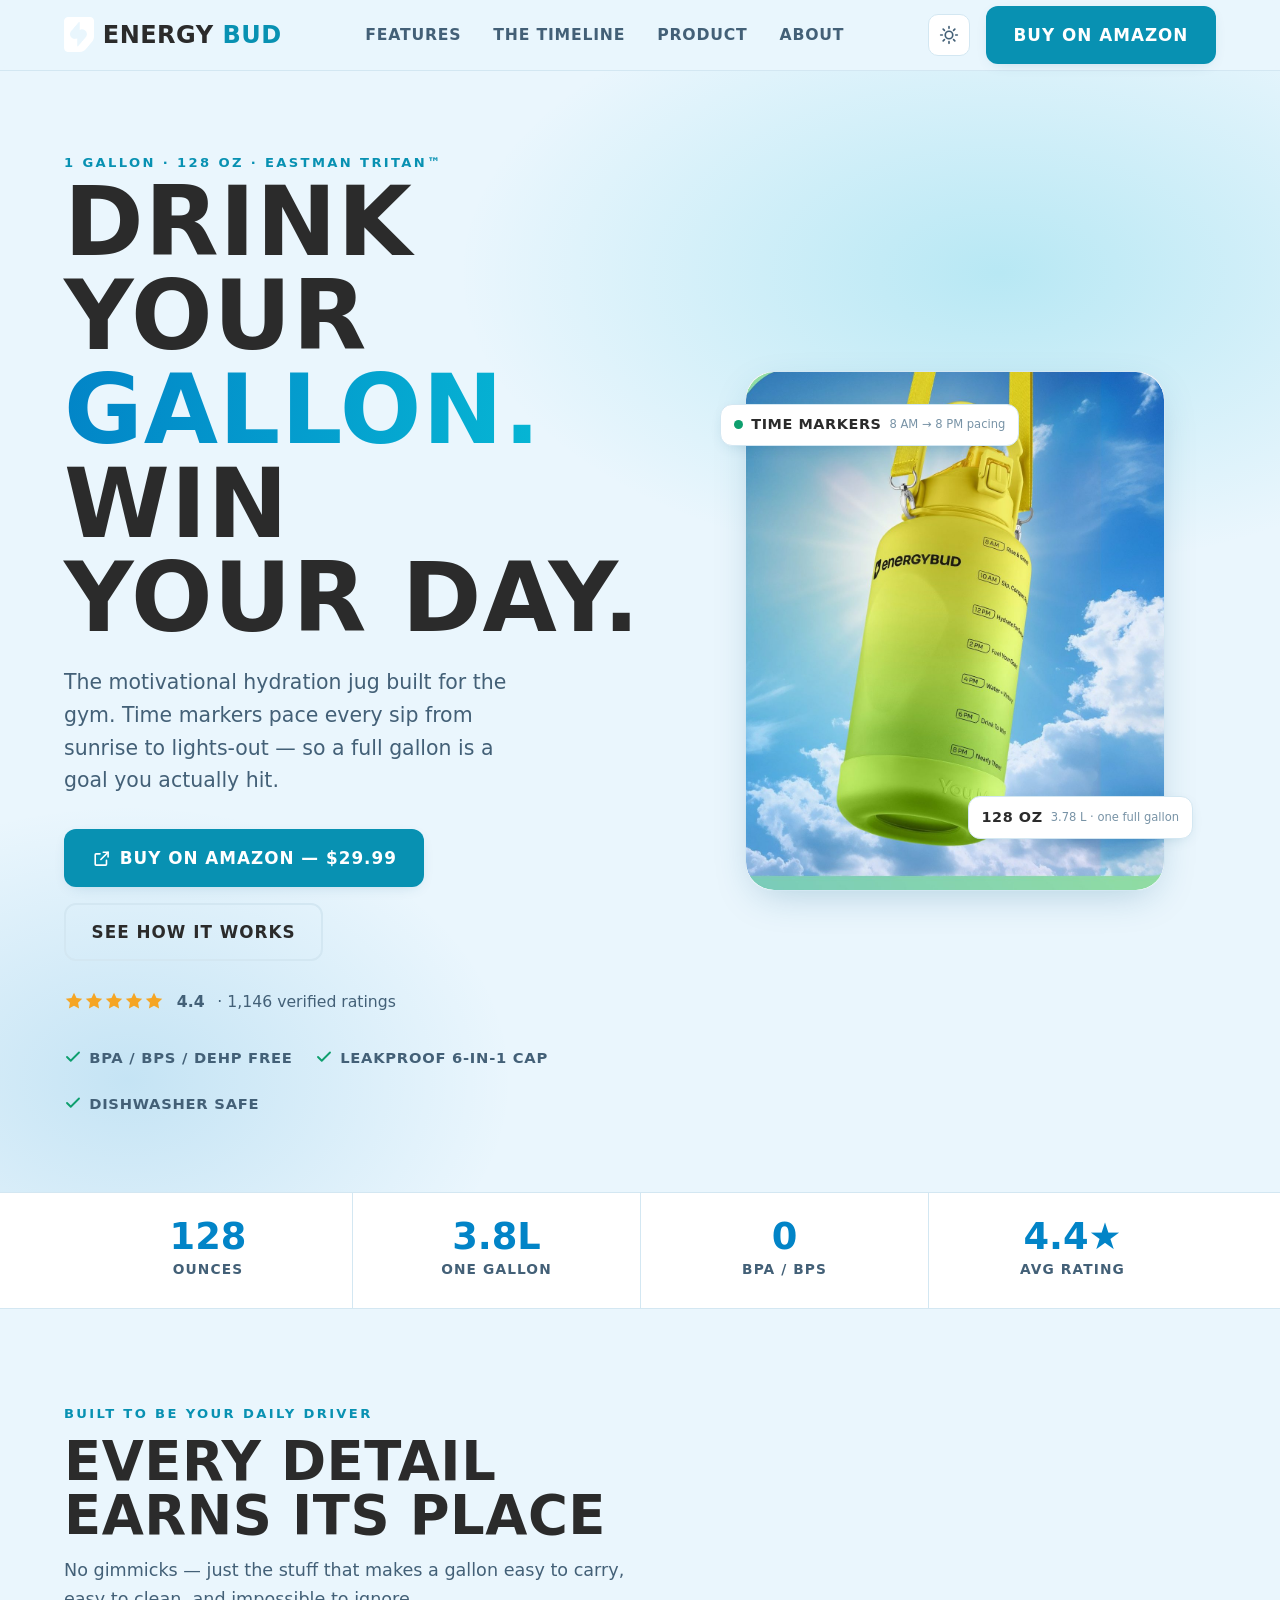
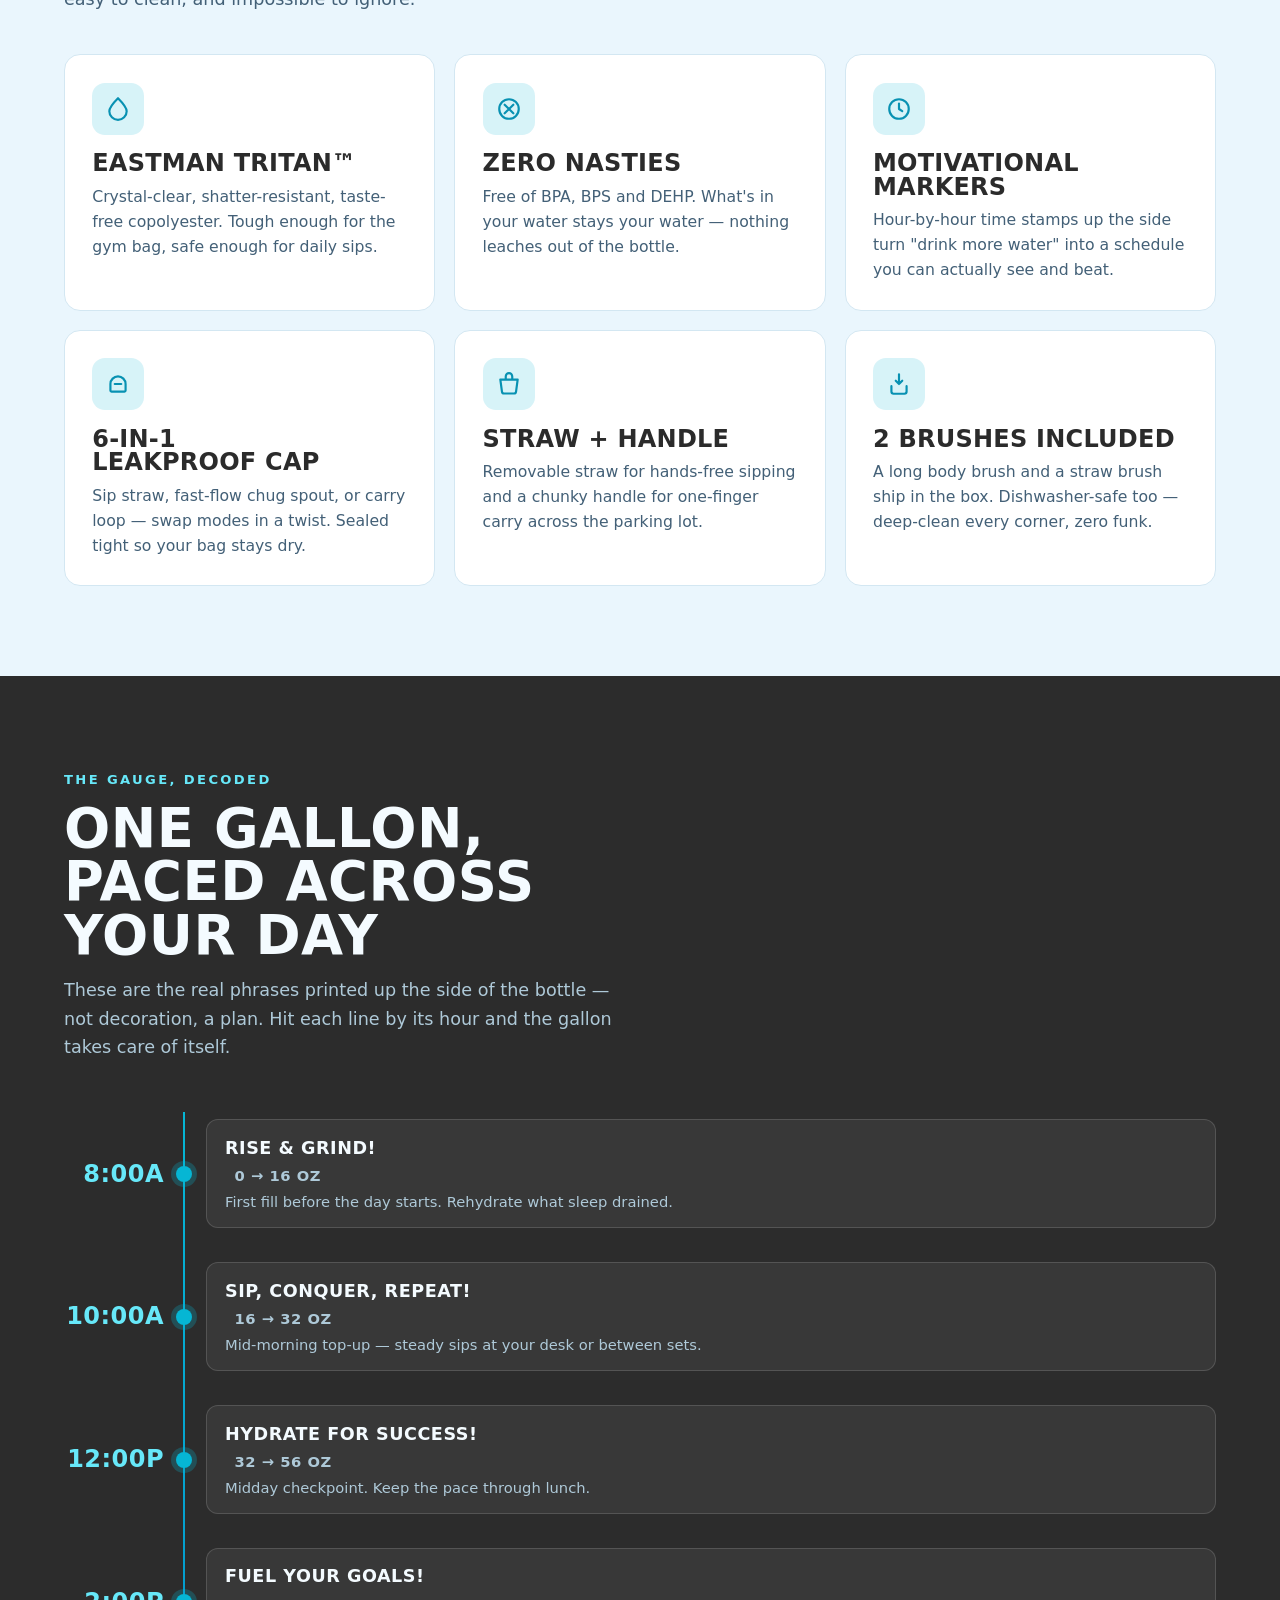
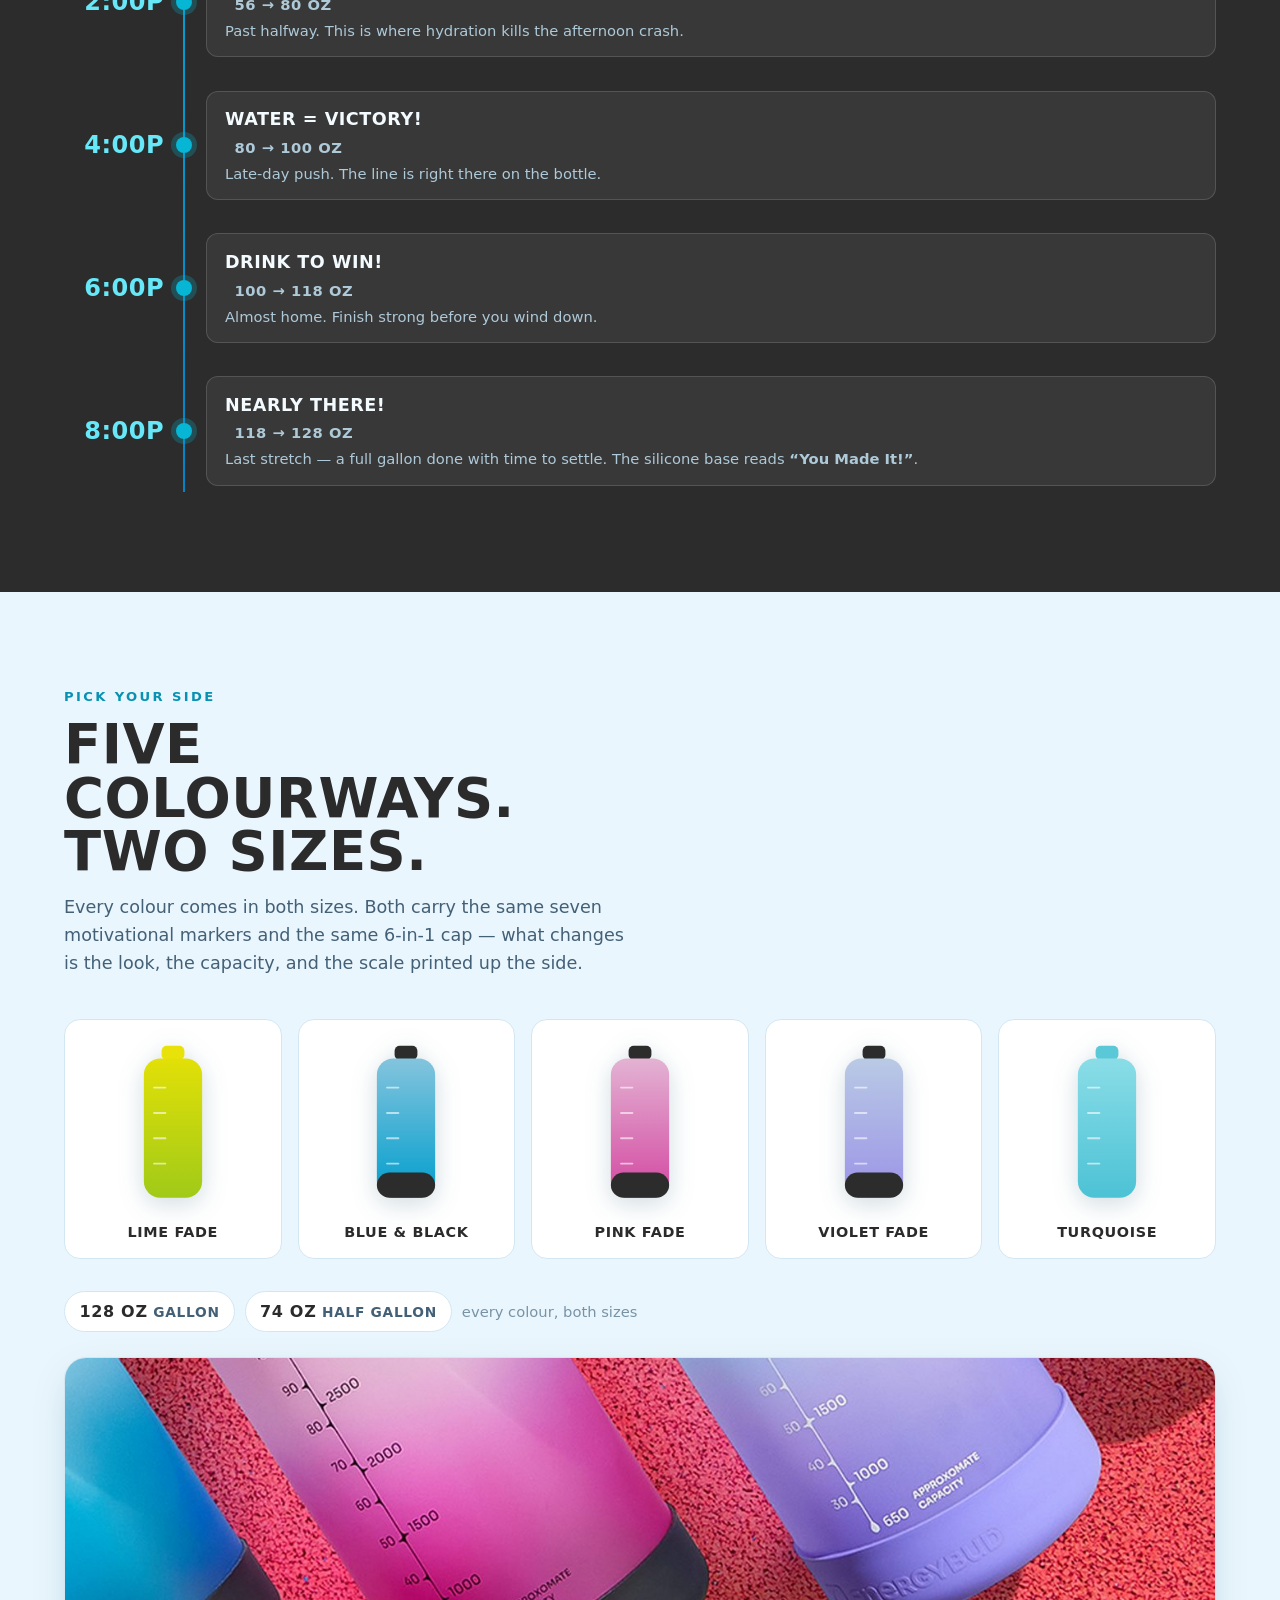
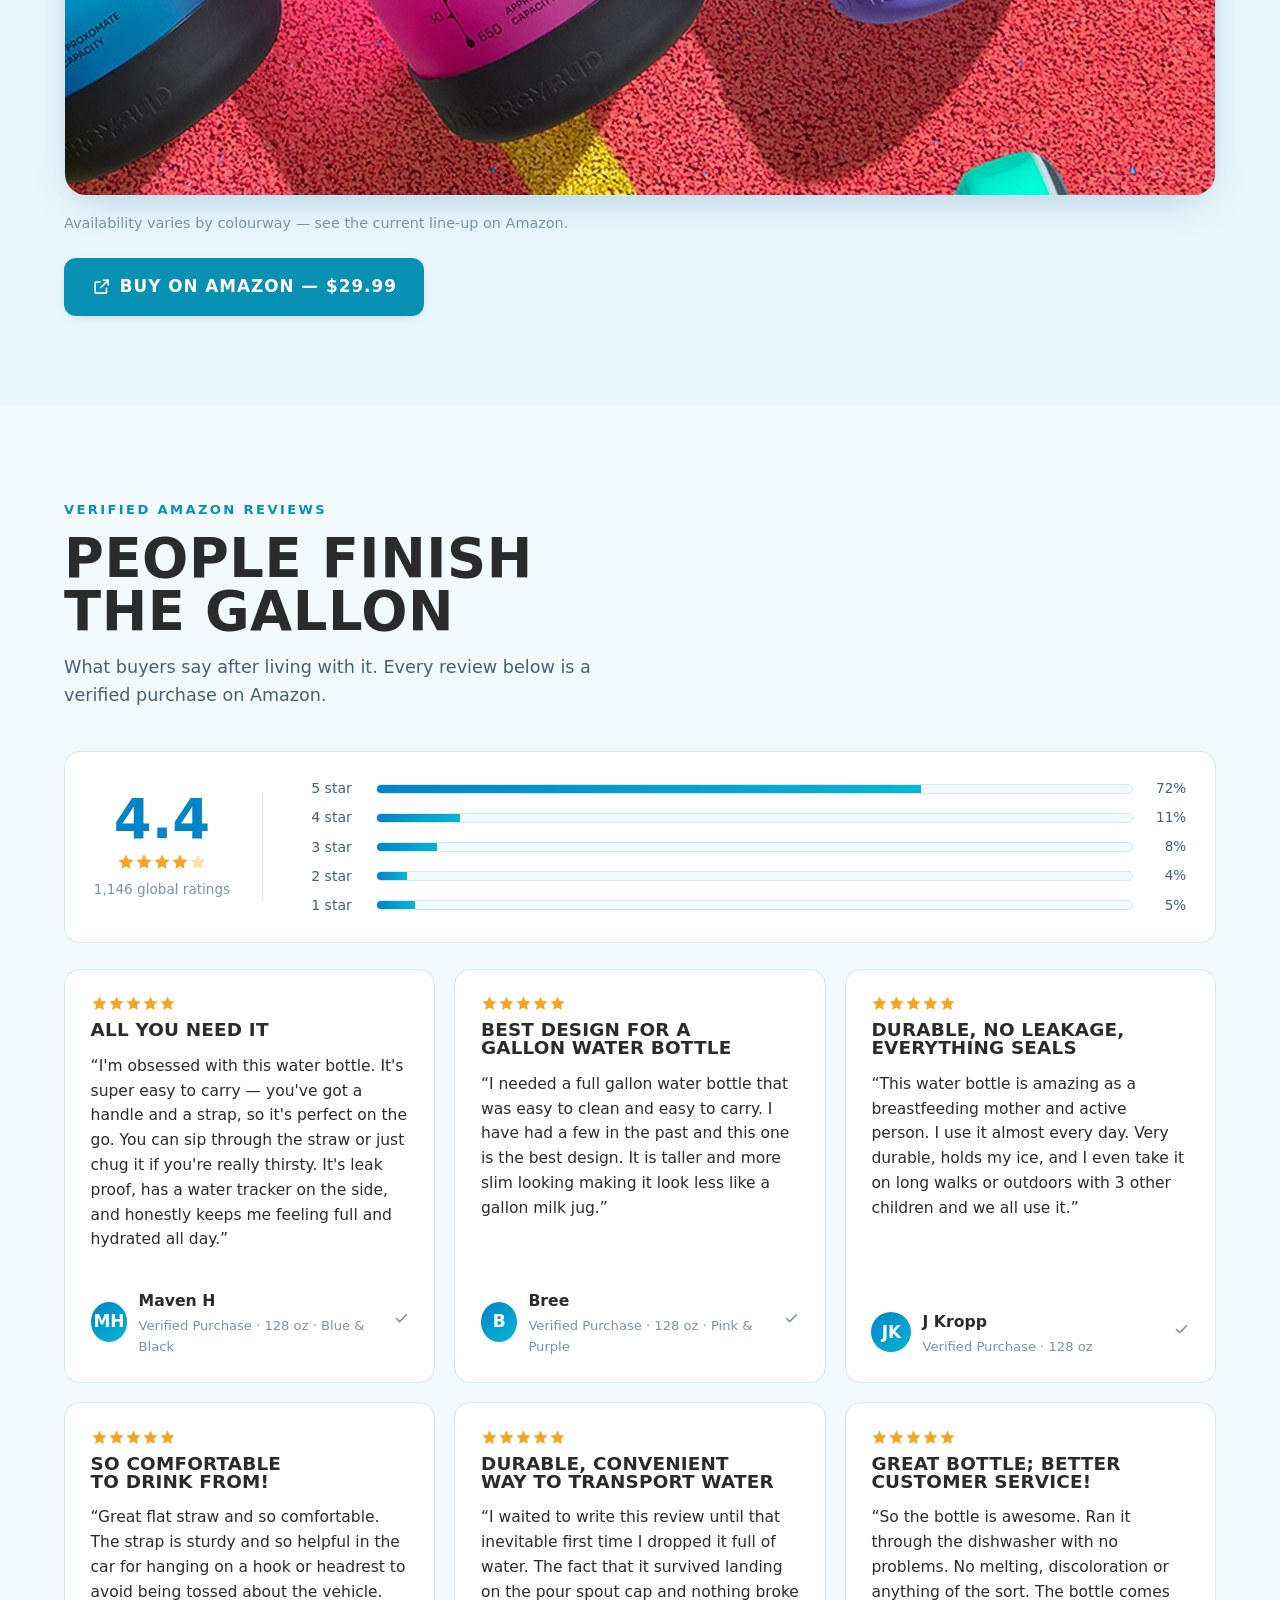
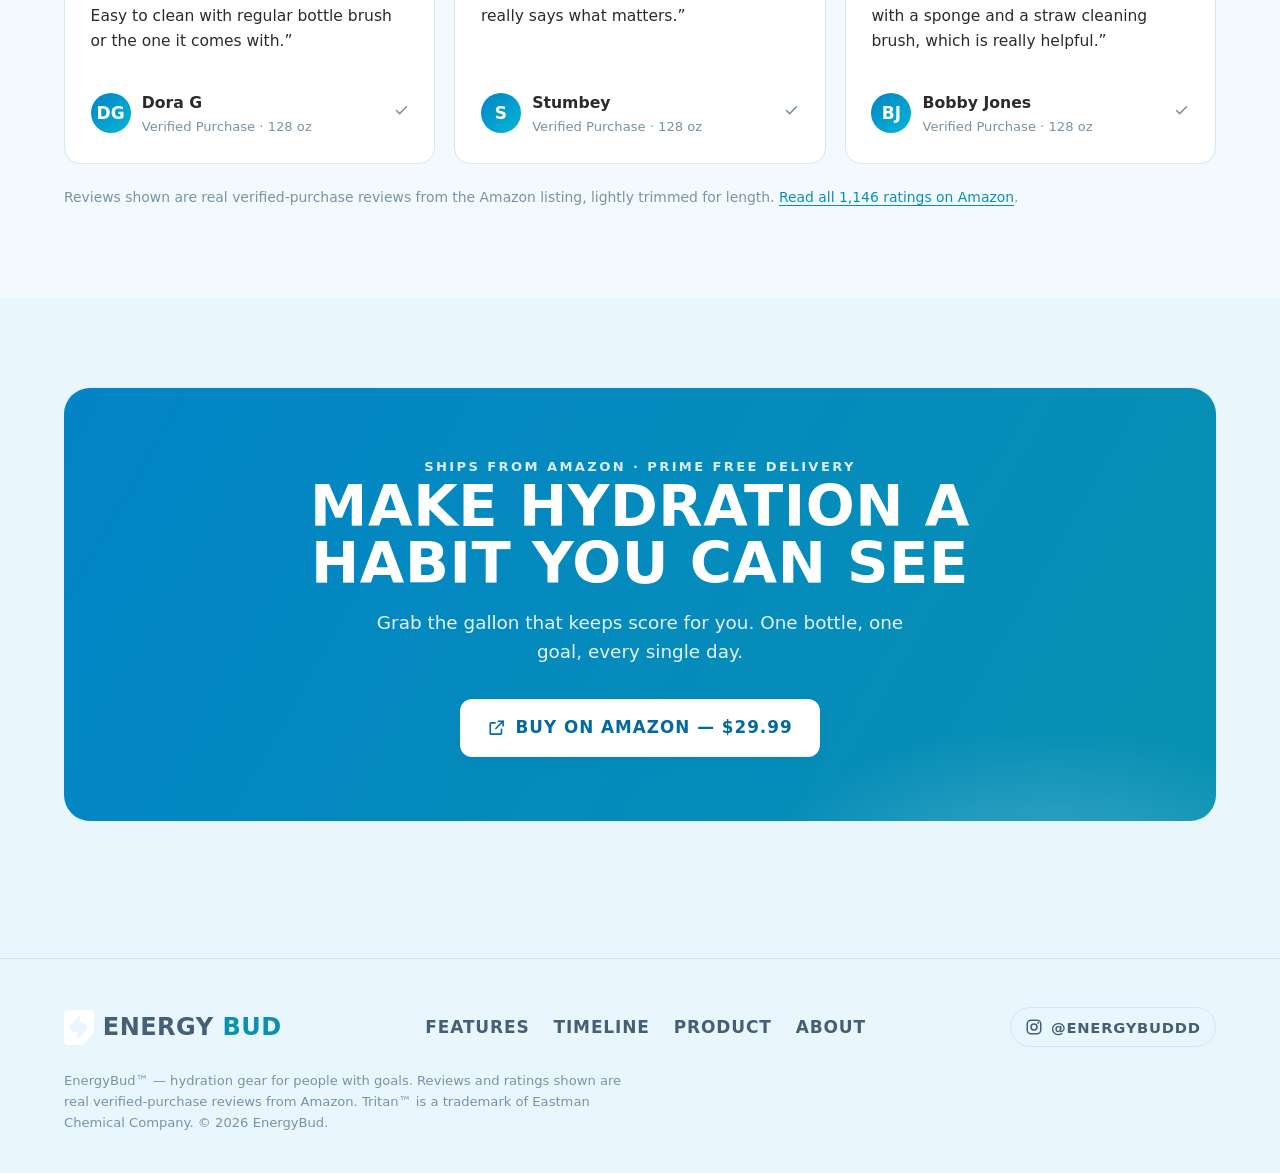
==== commit cf753aae: "Wire up half-gallon photos and correct what differs between sizes Reading both bottles' own A+ photo" ====
--- a/sites/energybud/index.html
+++ b/sites/energybud/index.html
@@ -149,8 +149,8 @@
     <div class="sec-head reveal">
       <span class="eyebrow">Pick your side</span>
       <h2>Five colourways. Two sizes.</h2>
-      <p>Every colour comes in both sizes. Same time markers, same 6-in-1 cap, same silicone
-        bottom — the only things that change are the look and how much it holds.</p>
+      <p>Every colour comes in both sizes. Both carry the same seven motivational markers and the
+        same 6-in-1 cap — what changes is the look, the capacity, and the scale printed up the side.</p>
     </div>
 
     <ul class="cw-grid reveal">
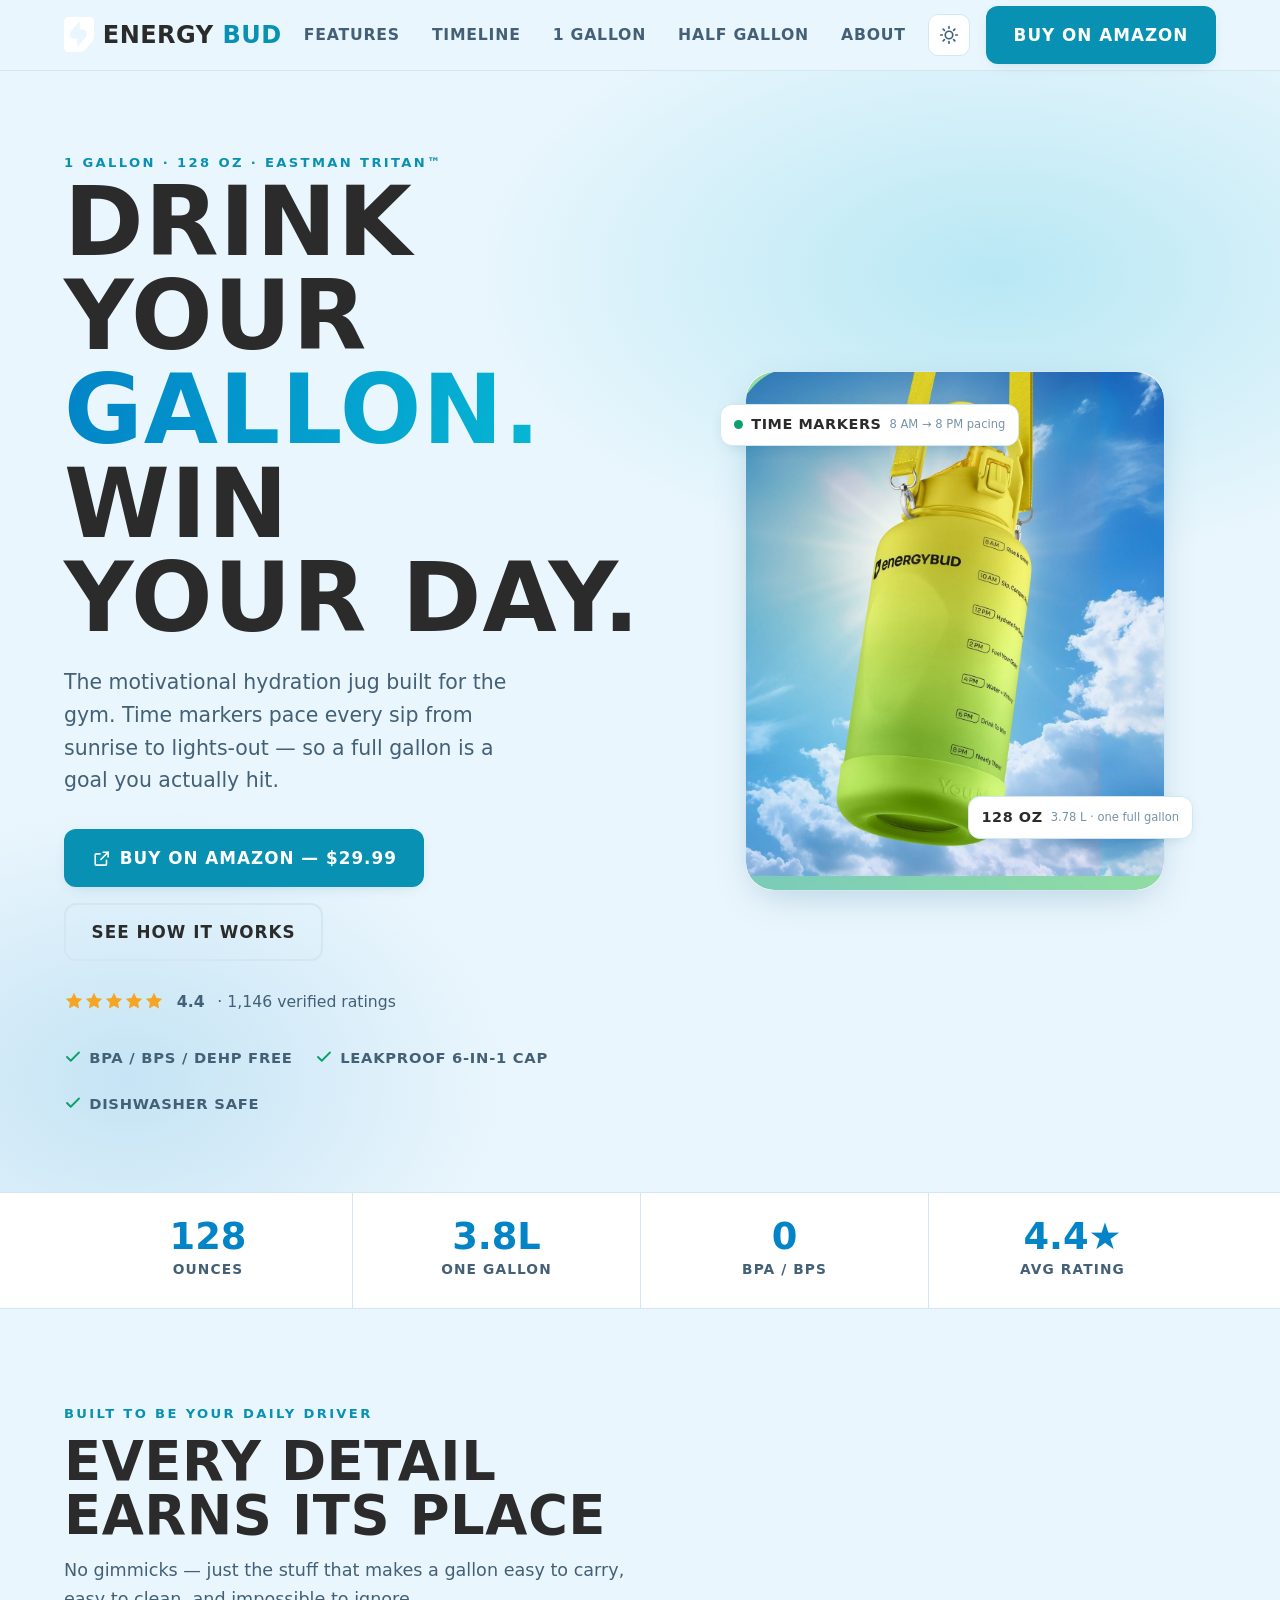
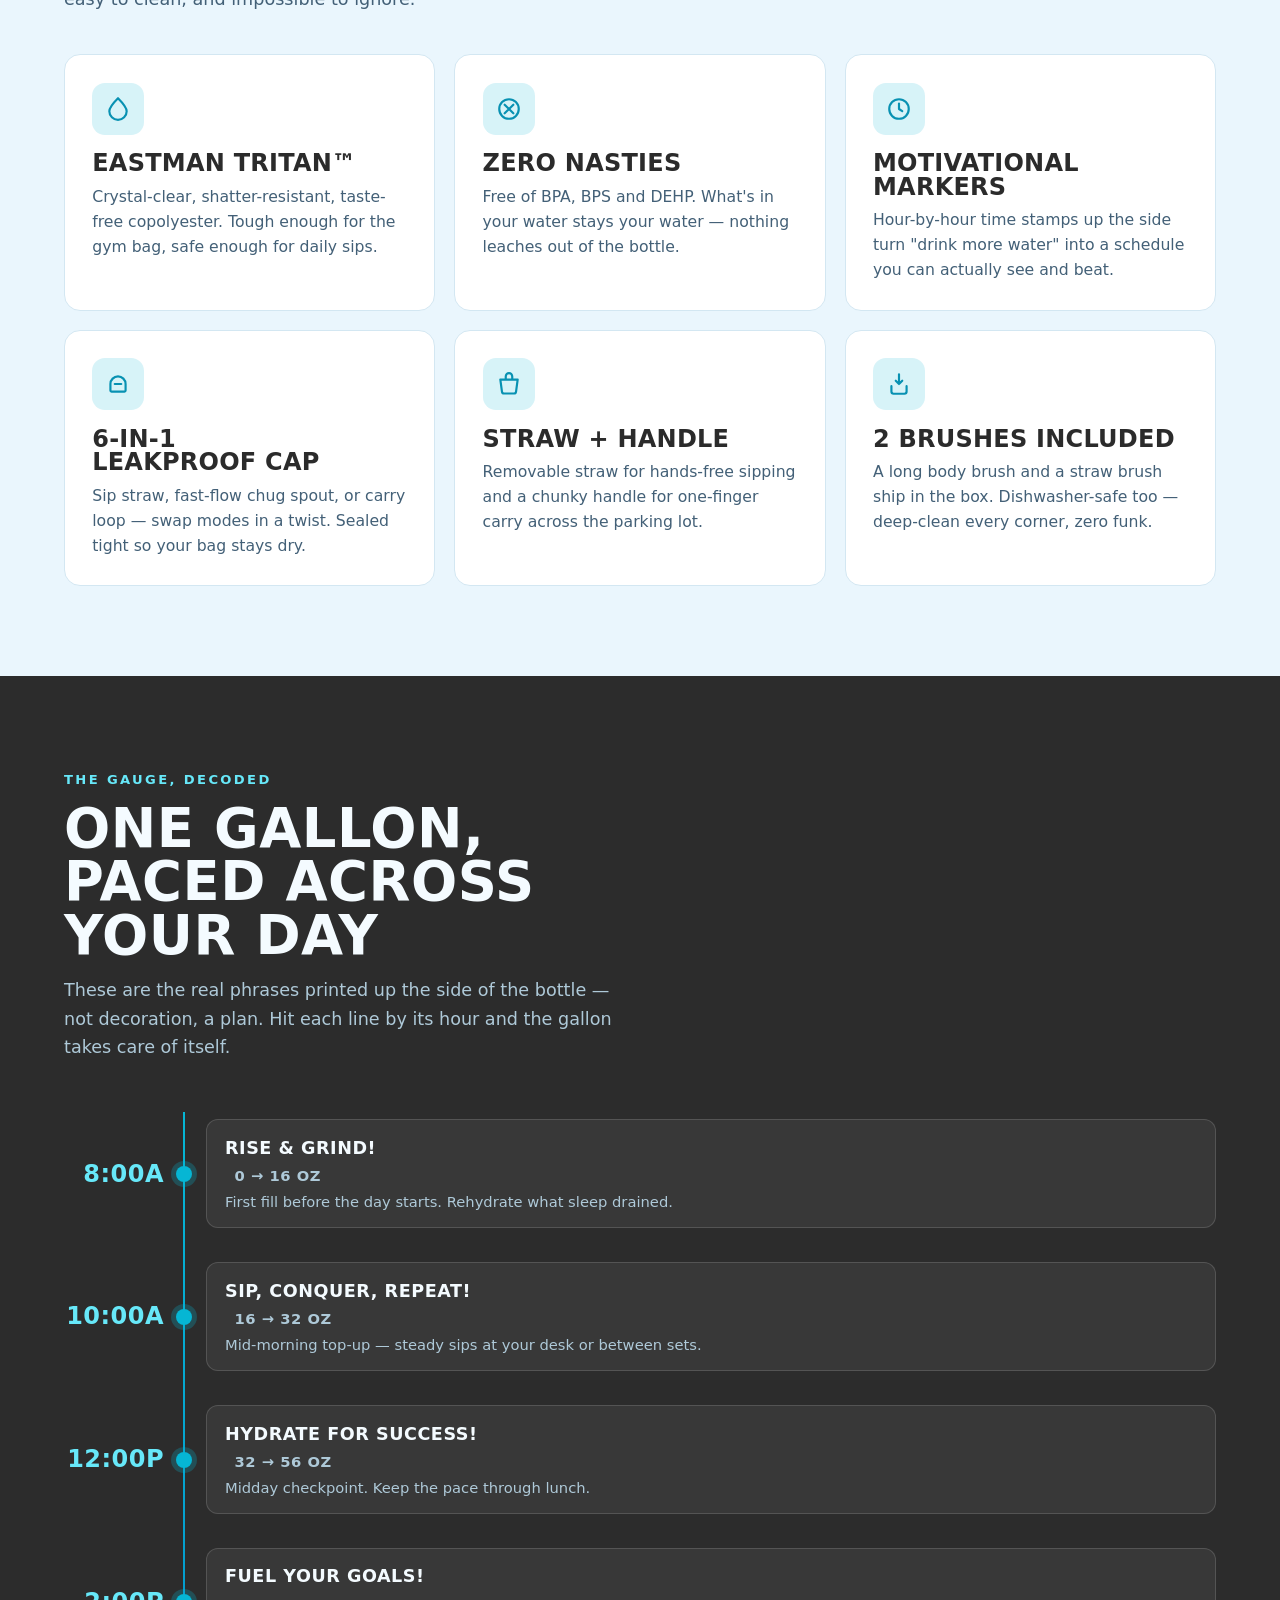
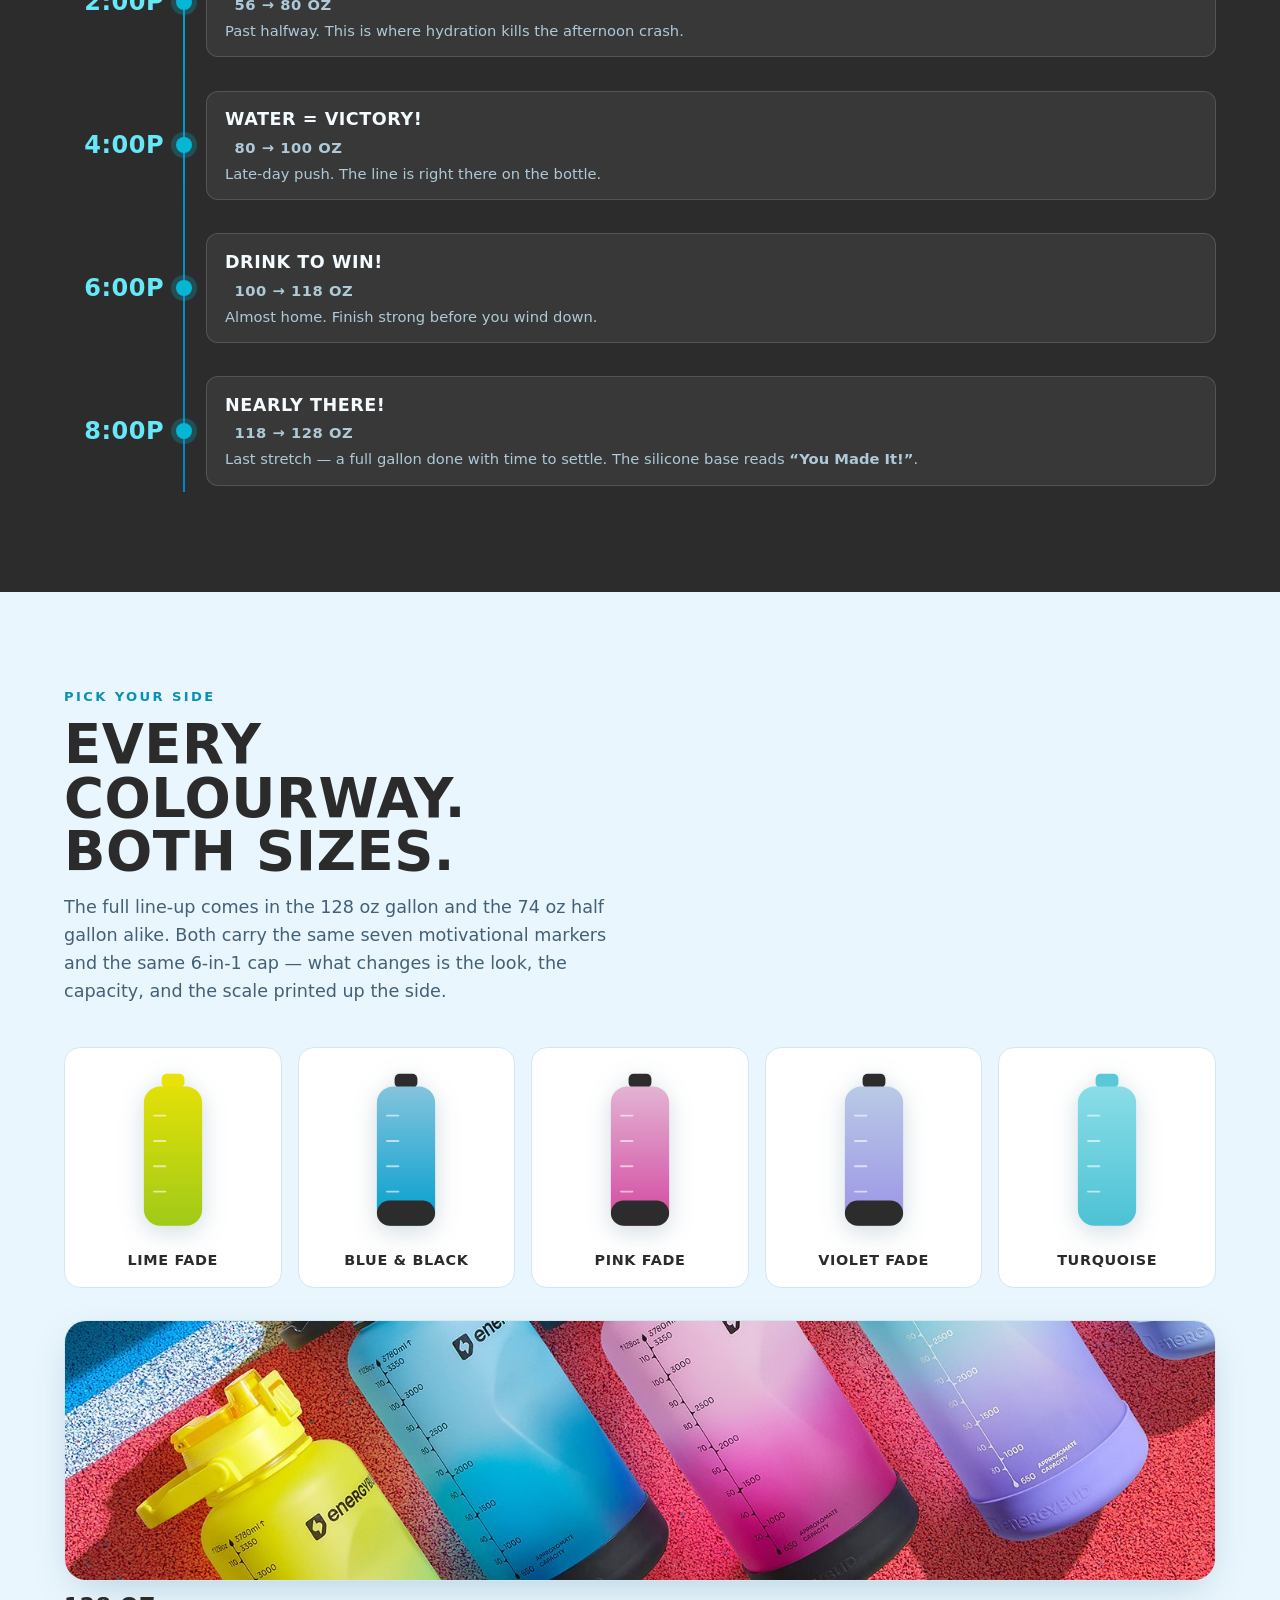
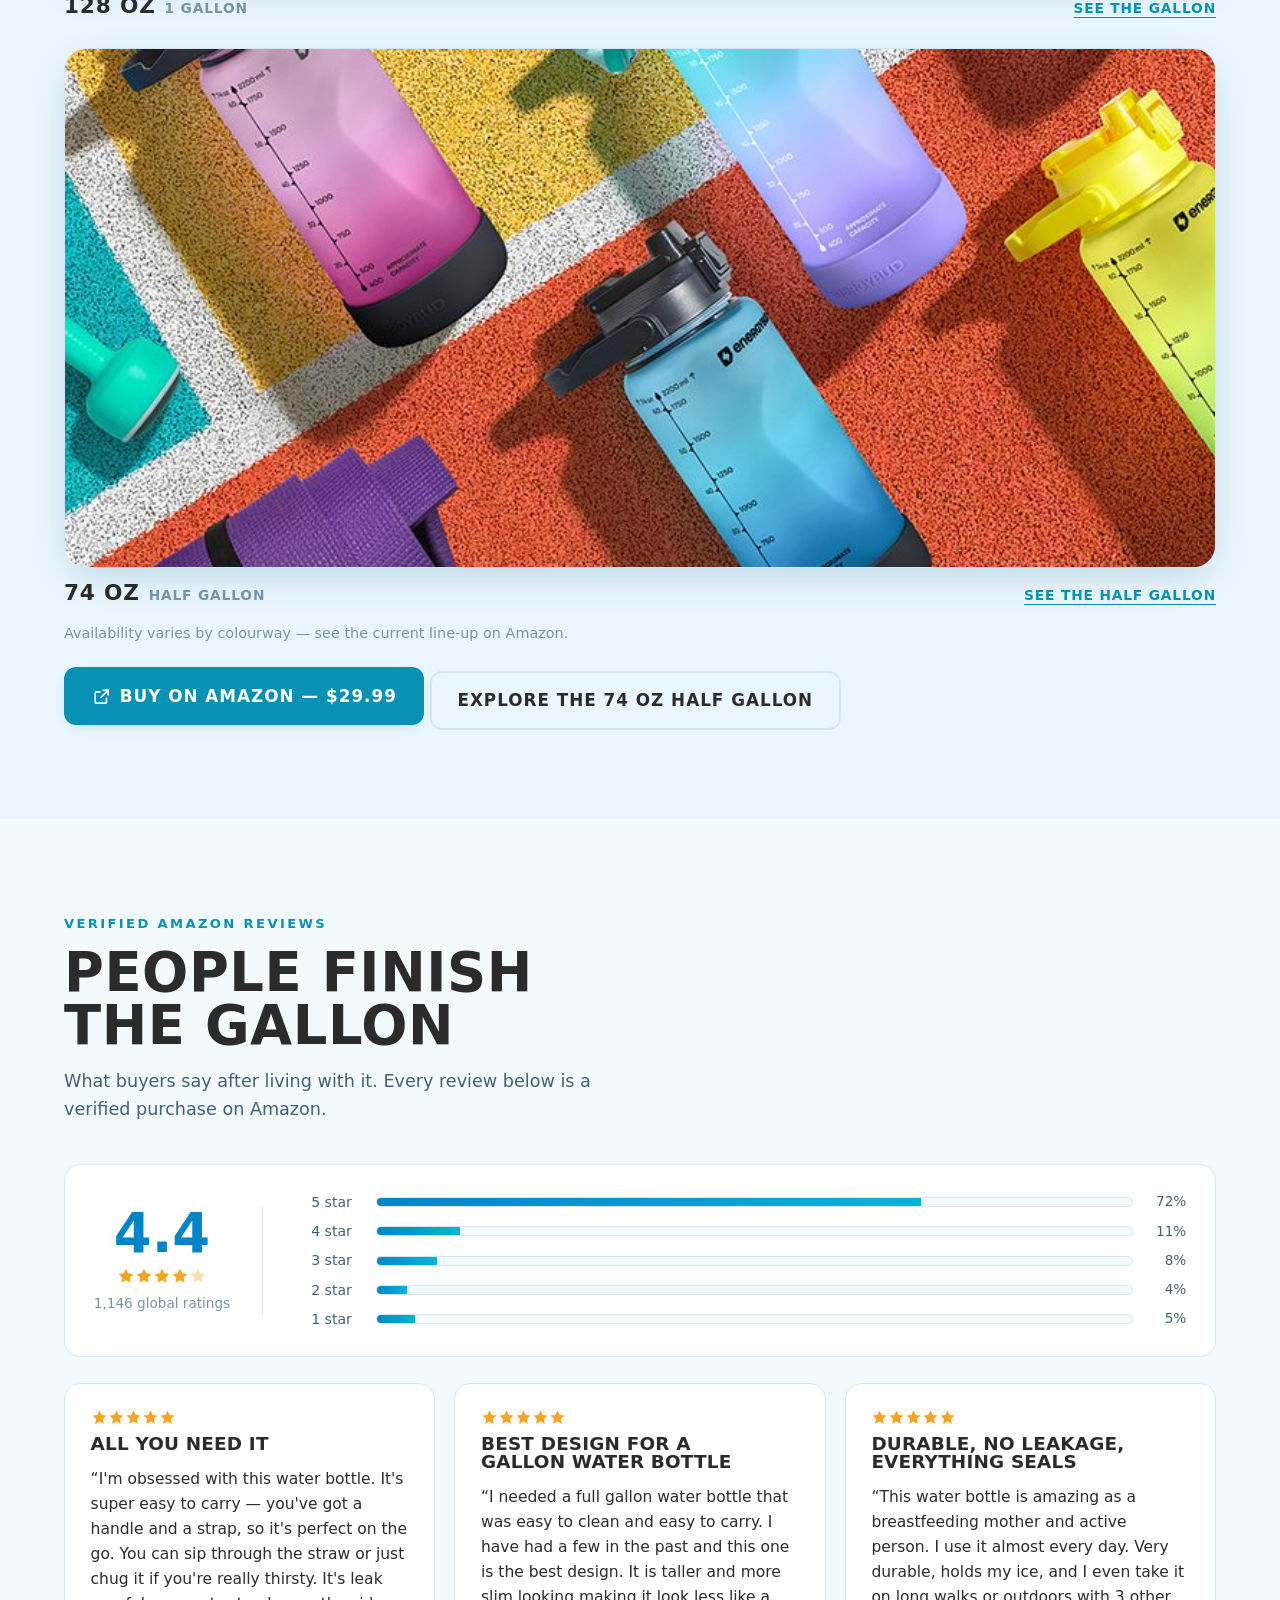
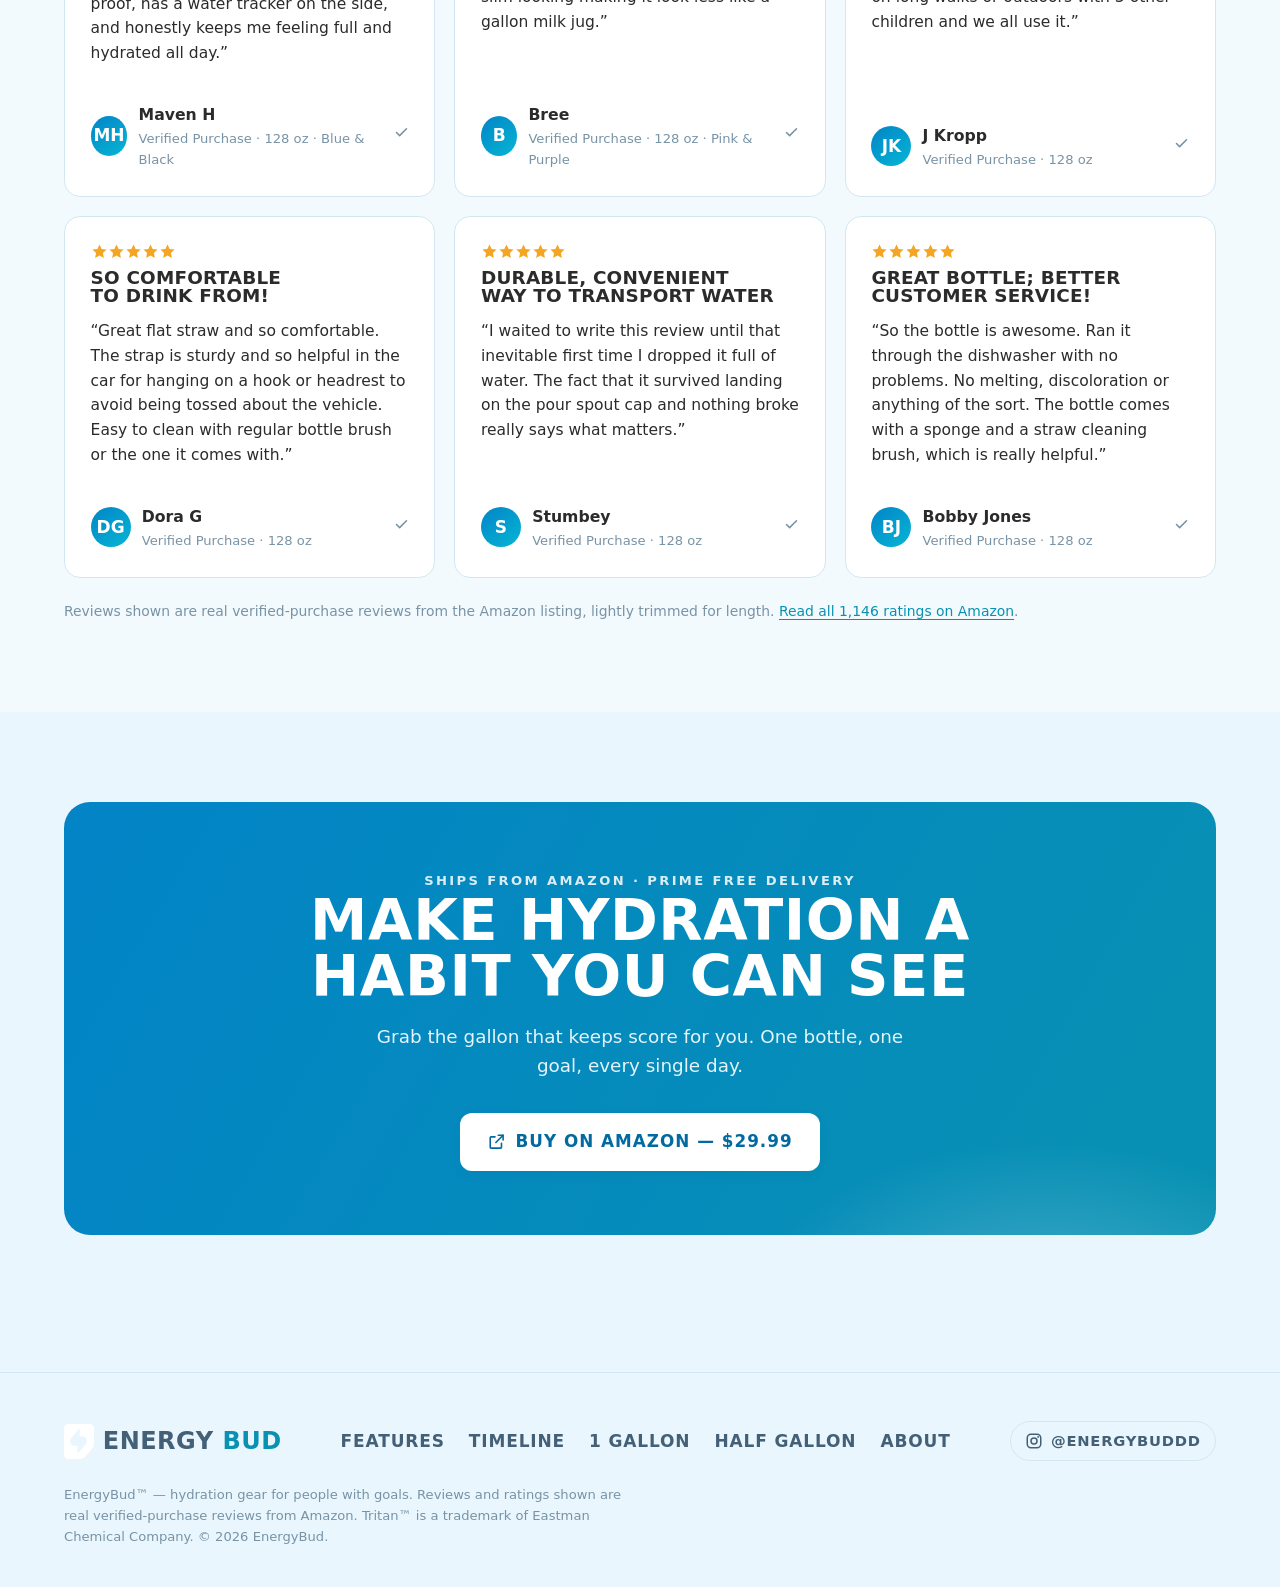
==== commit 917b6ab3: "Give the 74 oz half gallon its own page and show every colour at both sizes The size toggle on the g" ====
--- a/sites/energybud/index.html
+++ b/sites/energybud/index.html
@@ -32,8 +32,9 @@
     </a>
     <nav class="nav-links" aria-label="Primary">
       <a href="features.html">Features</a>
-      <a href="#timeline">The Timeline</a>
-      <a href="product.html">Product</a>
+      <a href="#timeline">Timeline</a>
+      <a href="product.html">1 Gallon</a>
+      <a href="half-gallon.html">Half Gallon</a>
       <a href="about.html">About</a>
     </nav>
     <div class="nav-right">
@@ -148,9 +149,10 @@
   <div class="wrap">
     <div class="sec-head reveal">
       <span class="eyebrow">Pick your side</span>
-      <h2>Five colourways. Two sizes.</h2>
-      <p>Every colour comes in both sizes. Both carry the same seven motivational markers and the
-        same 6-in-1 cap — what changes is the look, the capacity, and the scale printed up the side.</p>
+      <h2>Every colourway. Both sizes.</h2>
+      <p>The full line-up comes in the 128 oz gallon and the 74 oz half gallon alike. Both carry the
+        same seven motivational markers and the same 6-in-1 cap — what changes is the look, the
+        capacity, and the scale printed up the side.</p>
     </div>
 
     <ul class="cw-grid reveal">
@@ -231,16 +233,34 @@
       </li>
     </ul>
 
-    <p class="cw-sizes reveal"><span><b class="tnum">128 oz</b> gallon</span><span><b class="tnum">74 oz</b> half gallon</span><em>every colour, both sizes</em></p>
-
-    <div class="cw-photo reveal">
-      <img src="assets/img/colors.jpg" alt="EnergyBud bottles in blue, pink and violet lined up on a running track"
-           width="1400" height="980" loading="lazy" decoding="async">
+    <!-- The same line-up, photographed at each size -->
+    <div class="cw-sizerow">
+      <figure class="cw-size reveal">
+        <div class="cw-photo">
+          <img src="assets/img/colors.jpg" alt="EnergyBud 1 gallon bottles in lime, blue, pink and violet laid out on a running track"
+               width="1464" height="330" loading="lazy" decoding="async">
+        </div>
+        <figcaption>
+          <b class="tnum">128 oz</b> <span>1 gallon</span>
+          <a href="product.html">See the gallon</a>
+        </figcaption>
+      </figure>
+      <figure class="cw-size reveal">
+        <div class="cw-photo">
+          <img src="assets/img/hg-colors.jpg" alt="EnergyBud half gallon bottles in pink, violet, lime and blue laid out on the same running track"
+               width="800" height="360" loading="lazy" decoding="async">
+        </div>
+        <figcaption>
+          <b class="tnum">74 oz</b> <span>half gallon</span>
+          <a href="half-gallon.html">See the half gallon</a>
+        </figcaption>
+      </figure>
     </div>
 
     <p class="cw-note reveal">Availability varies by colourway — see the current line-up on Amazon.</p>
     <div class="cw-cta reveal">
       <a data-track="colorways" class="btn btn-primary" href="https://www.amazon.com/dp/B085LL6253" target="_blank" rel="noopener"><svg viewBox="0 0 24 24" fill="none" stroke="currentColor" stroke-width="2" stroke-linecap="round" stroke-linejoin="round" aria-hidden="true"><path d="M14 4h6v6"/><path d="M20 4 11 13"/><path d="M18 14v5a1 1 0 0 1-1 1H5a1 1 0 0 1-1-1V7a1 1 0 0 1 1-1h5"/></svg> Buy on Amazon — $29.99</a>
+      <a class="btn btn-ghost" href="half-gallon.html">Explore the 74 oz half gallon</a>
     </div>
   </div>
 </section>
@@ -326,7 +346,7 @@
   <div class="wrap">
     <div class="foot-in">
       <a class="brand" href="index.html"><span class="logo-mark" role="img" aria-label="EnergyBud logo"></span>Energy<b>Bud</b></a>
-      <nav class="foot-links" aria-label="Footer"><a href="features.html">Features</a><a href="#timeline">Timeline</a><a href="product.html">Product</a><a href="about.html">About</a></nav>
+      <nav class="foot-links" aria-label="Footer"><a href="features.html">Features</a><a href="#timeline">Timeline</a><a href="product.html">1 Gallon</a><a href="half-gallon.html">Half Gallon</a><a href="about.html">About</a></nav>
       <a class="social" href="https://www.instagram.com/energybuddd/" target="_blank" rel="noopener" aria-label="EnergyBud on Instagram"><svg viewBox="0 0 24 24" fill="none" stroke="currentColor" stroke-width="2" stroke-linecap="round" stroke-linejoin="round" aria-hidden="true"><rect x="3" y="3" width="18" height="18" rx="5"/><circle cx="12" cy="12" r="4"/><circle cx="17.5" cy="6.5" r="1.2" fill="currentColor" stroke="none"/></svg><span>@energybuddd</span></a>
     </div>
     <p class="foot-note">EnergyBud™ — hydration gear for people with goals. Reviews and ratings shown are real verified-purchase reviews from Amazon. Tritan™ is a trademark of Eastman Chemical Company. © 2026 EnergyBud.</p>
--- a/sites/energybud/assets/styles.css
+++ b/sites/energybud/assets/styles.css
@@ -477,3 +477,32 @@
   font-size:.86rem;color:var(--text-soft)}
 .cw-sizes span b{font-weight:800;font-size:1rem;color:var(--text)}
 .cw-sizes em{font-style:normal;color:var(--text-faint);font-size:.92rem}
+
+/* ===== Colourways: the same line-up, photographed at each size ===== */
+/* Stacked, not paired: the two line-up photos have very different native
+   aspect ratios, so each keeps its own rather than being cropped to match. */
+.cw-sizerow{display:grid;gap:1.8rem}
+.cw-size{margin:0}
+.cw-size .cw-photo{aspect-ratio:auto}
+.cw-size .cw-photo img{width:100%;height:auto;object-fit:contain}
+.cw-size figcaption{display:flex;align-items:baseline;gap:.55rem;flex-wrap:wrap;margin-top:.9rem;
+  font-family:var(--font-disp);text-transform:uppercase;letter-spacing:.05em}
+.cw-size figcaption b{font-weight:800;font-size:1.35rem;line-height:1}
+.cw-size figcaption span{font-weight:600;font-size:.86rem;color:var(--text-faint)}
+.cw-size figcaption a{margin-left:auto;font-weight:700;font-size:.86rem;color:var(--accent);
+  text-decoration:underline;text-underline-offset:4px}
+.cw-size figcaption a:hover{color:var(--blue)}
+@media(max-width:560px){.cw-size figcaption a{margin-left:0;flex-basis:100%}}
+
+/* ===== Size chips: the current size is a label, the other one is a link ===== */
+.size-opt[aria-current="true"]{border-color:var(--accent);cursor:default;
+  background:color-mix(in srgb,var(--cyan) 10%, var(--surface))}
+.size-opt[aria-current="true"] span{color:var(--accent)}
+a.size-opt{text-decoration:none}
+a.size-opt:hover{border-color:var(--cyan);transform:translateY(-2px)}
+
+/* ===== Five nav items need a little less room than four ===== */
+@media(max-width:1080px){.nav-links{gap:1.25rem;font-size:.92rem}}
+.accordion p a{color:var(--accent);text-decoration:underline;text-underline-offset:3px}
+.cw-band{margin:1.4rem 0 0}
+.cw-band figcaption{margin-top:.8rem;color:var(--text-faint);font-size:.92rem}
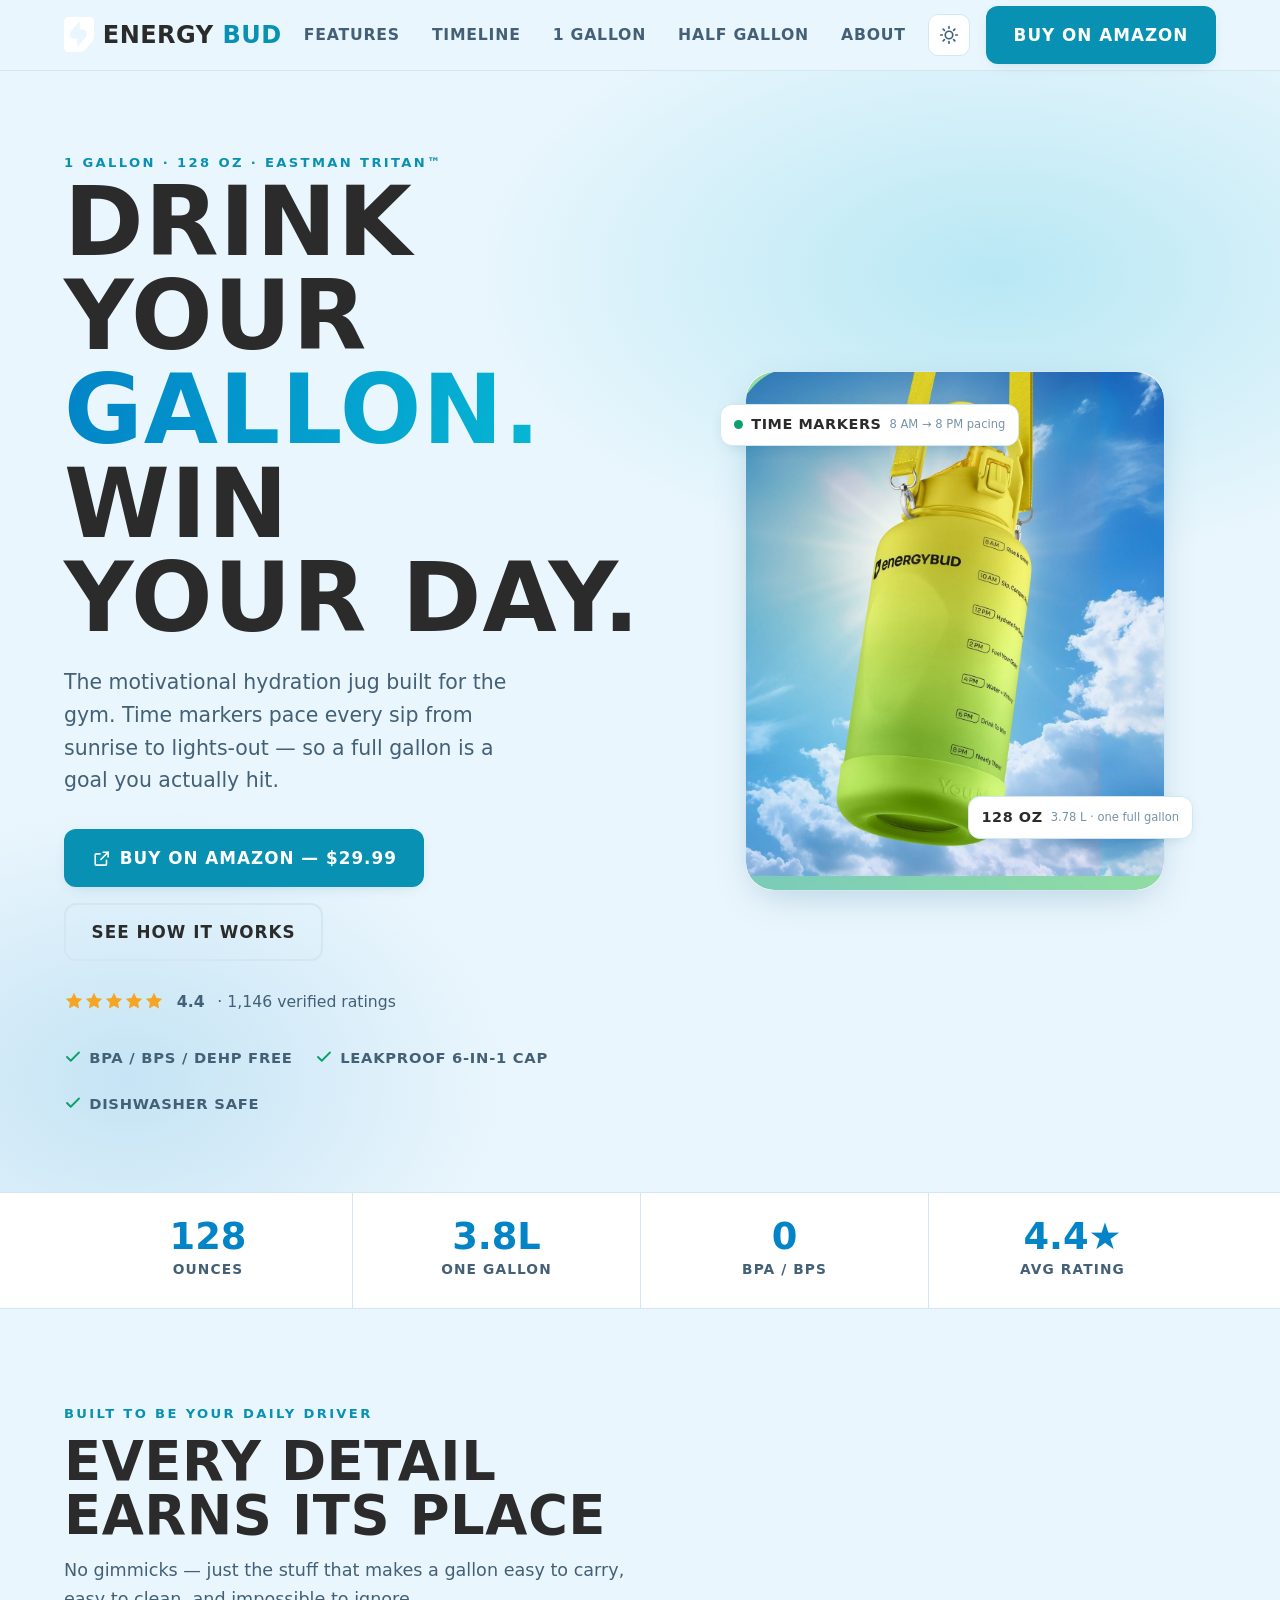
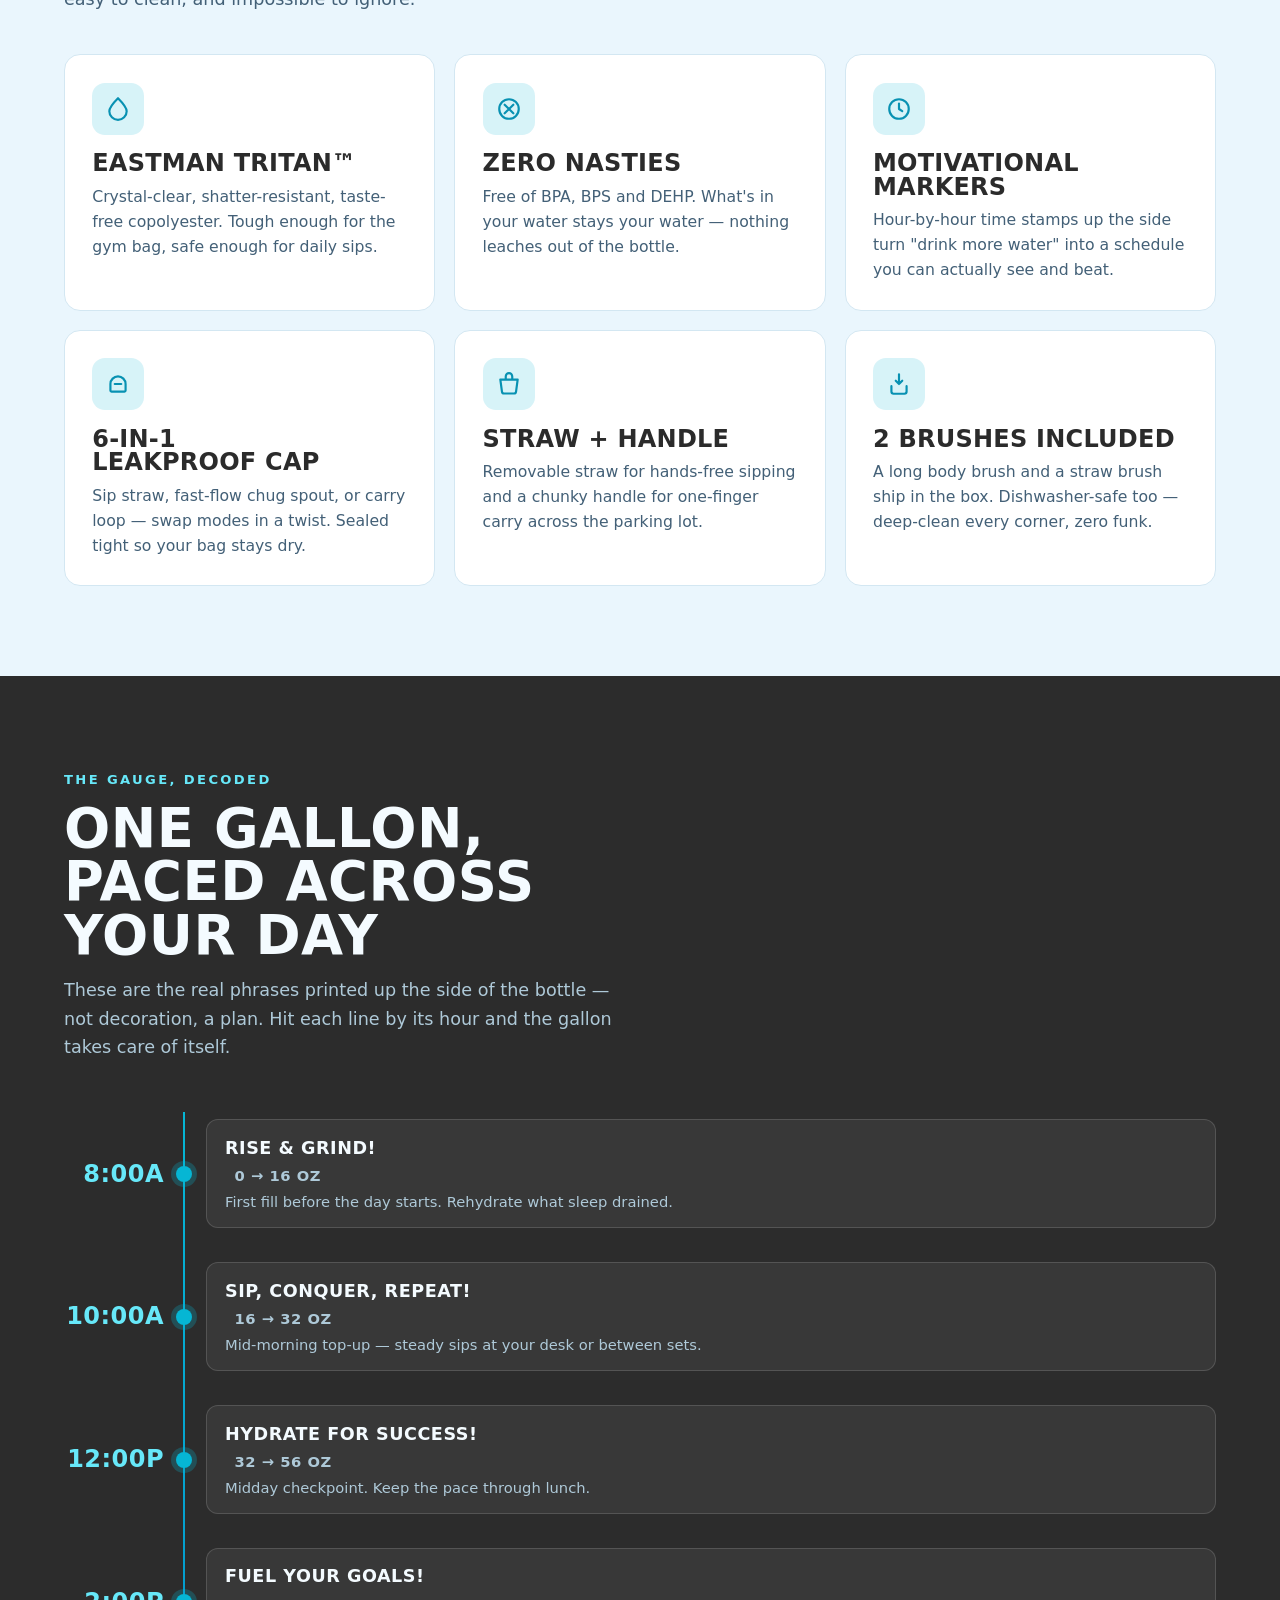
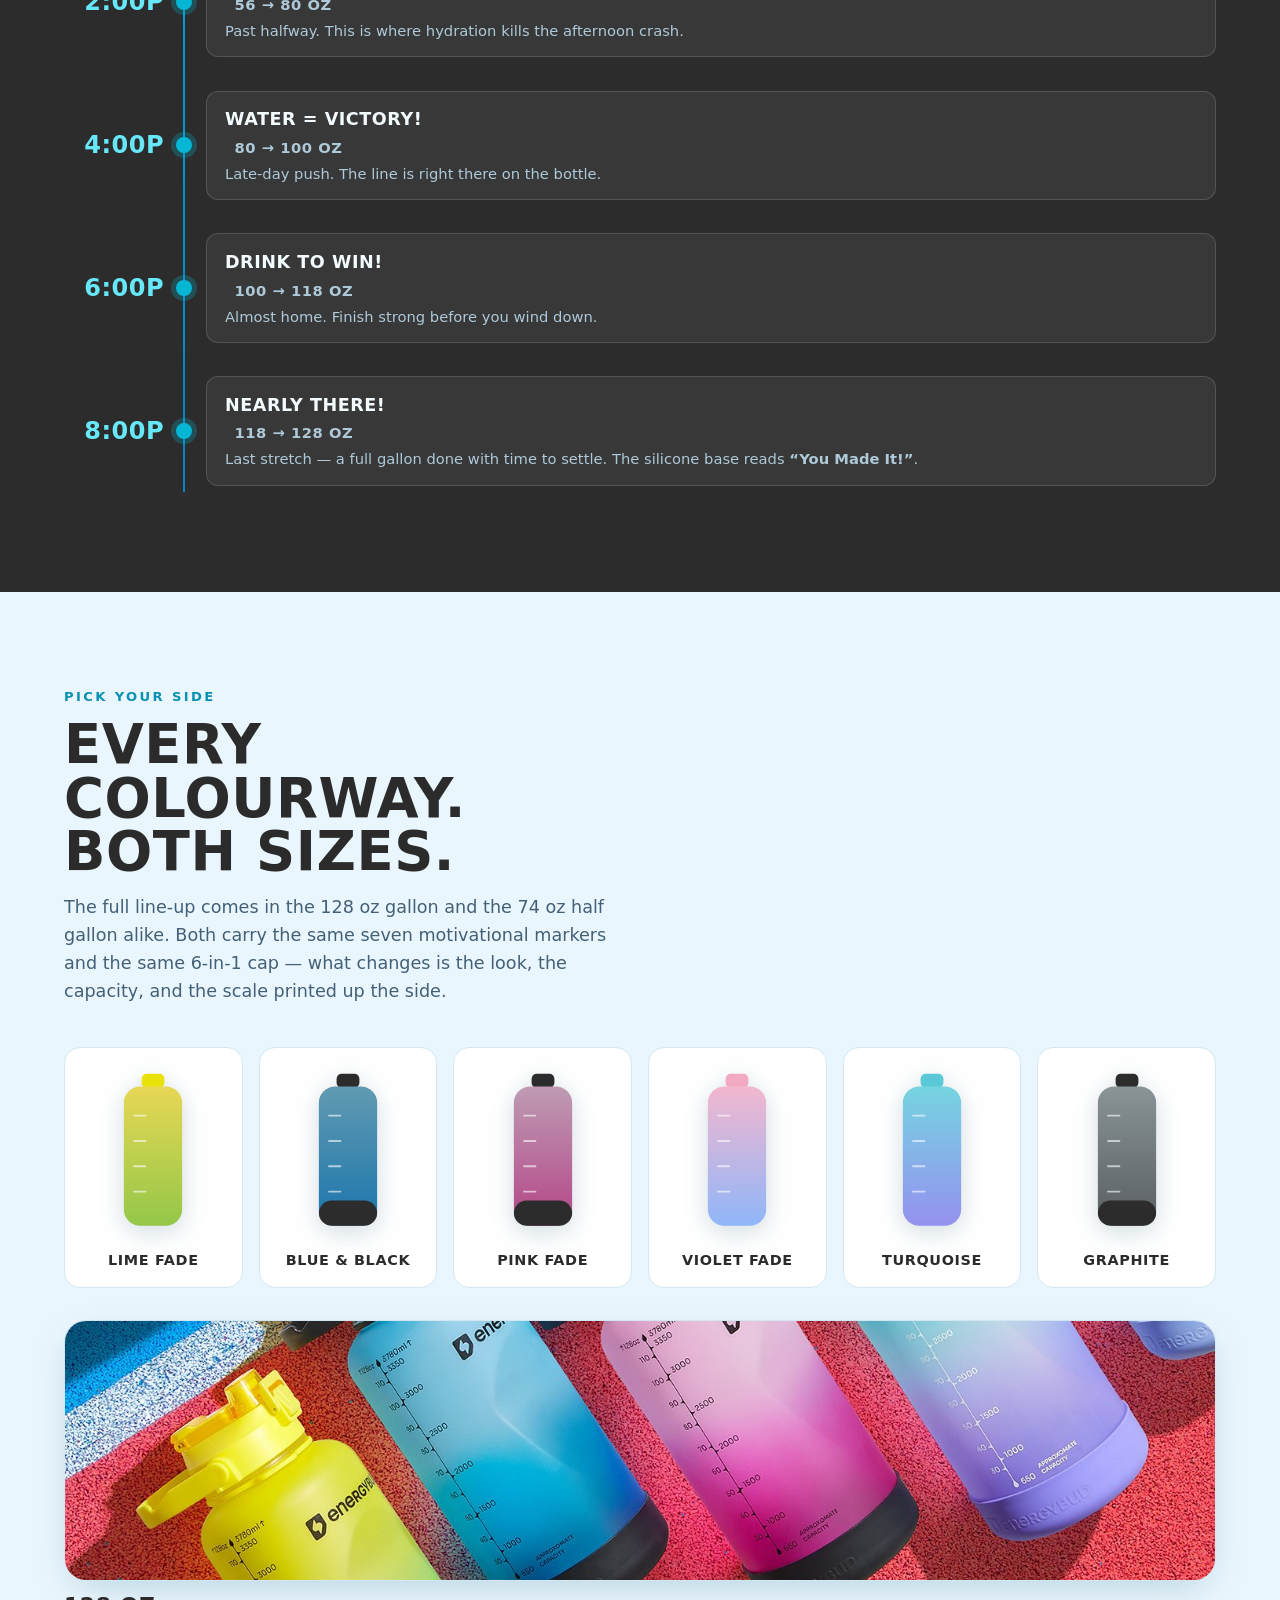
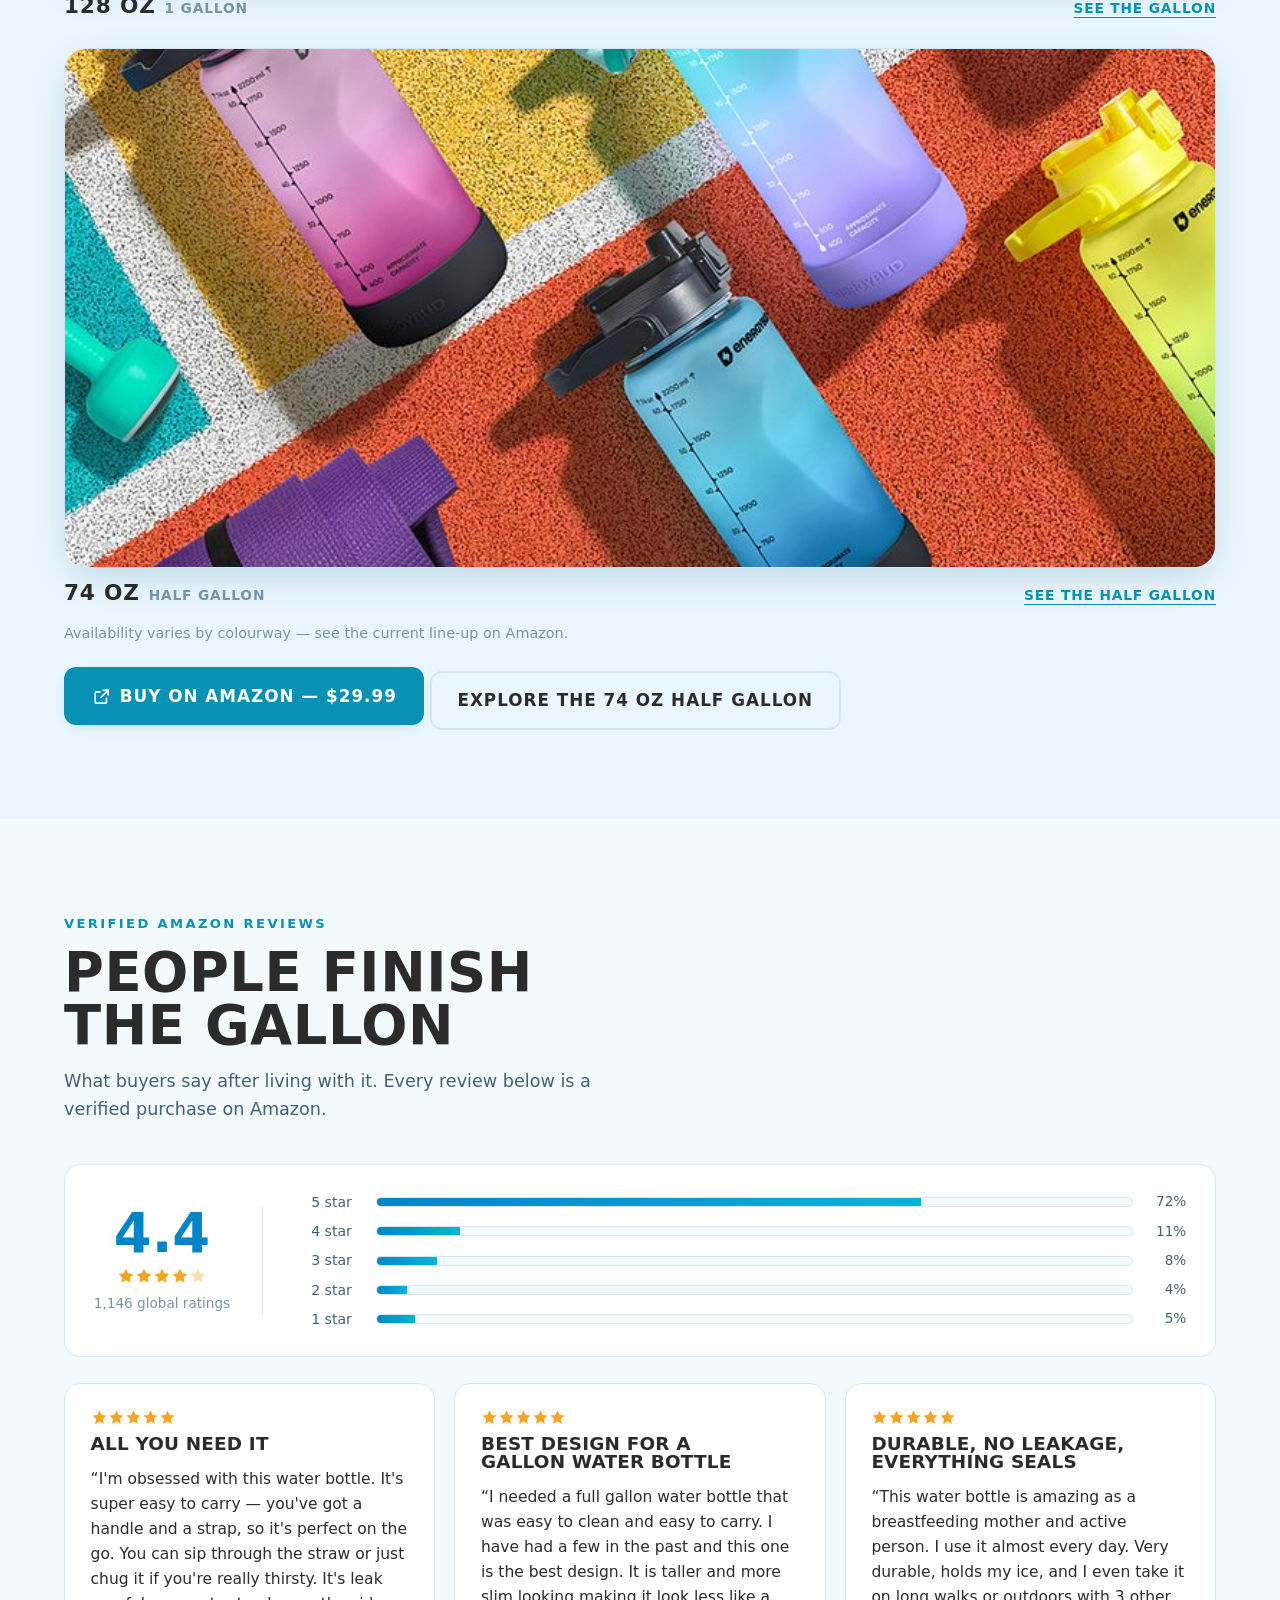
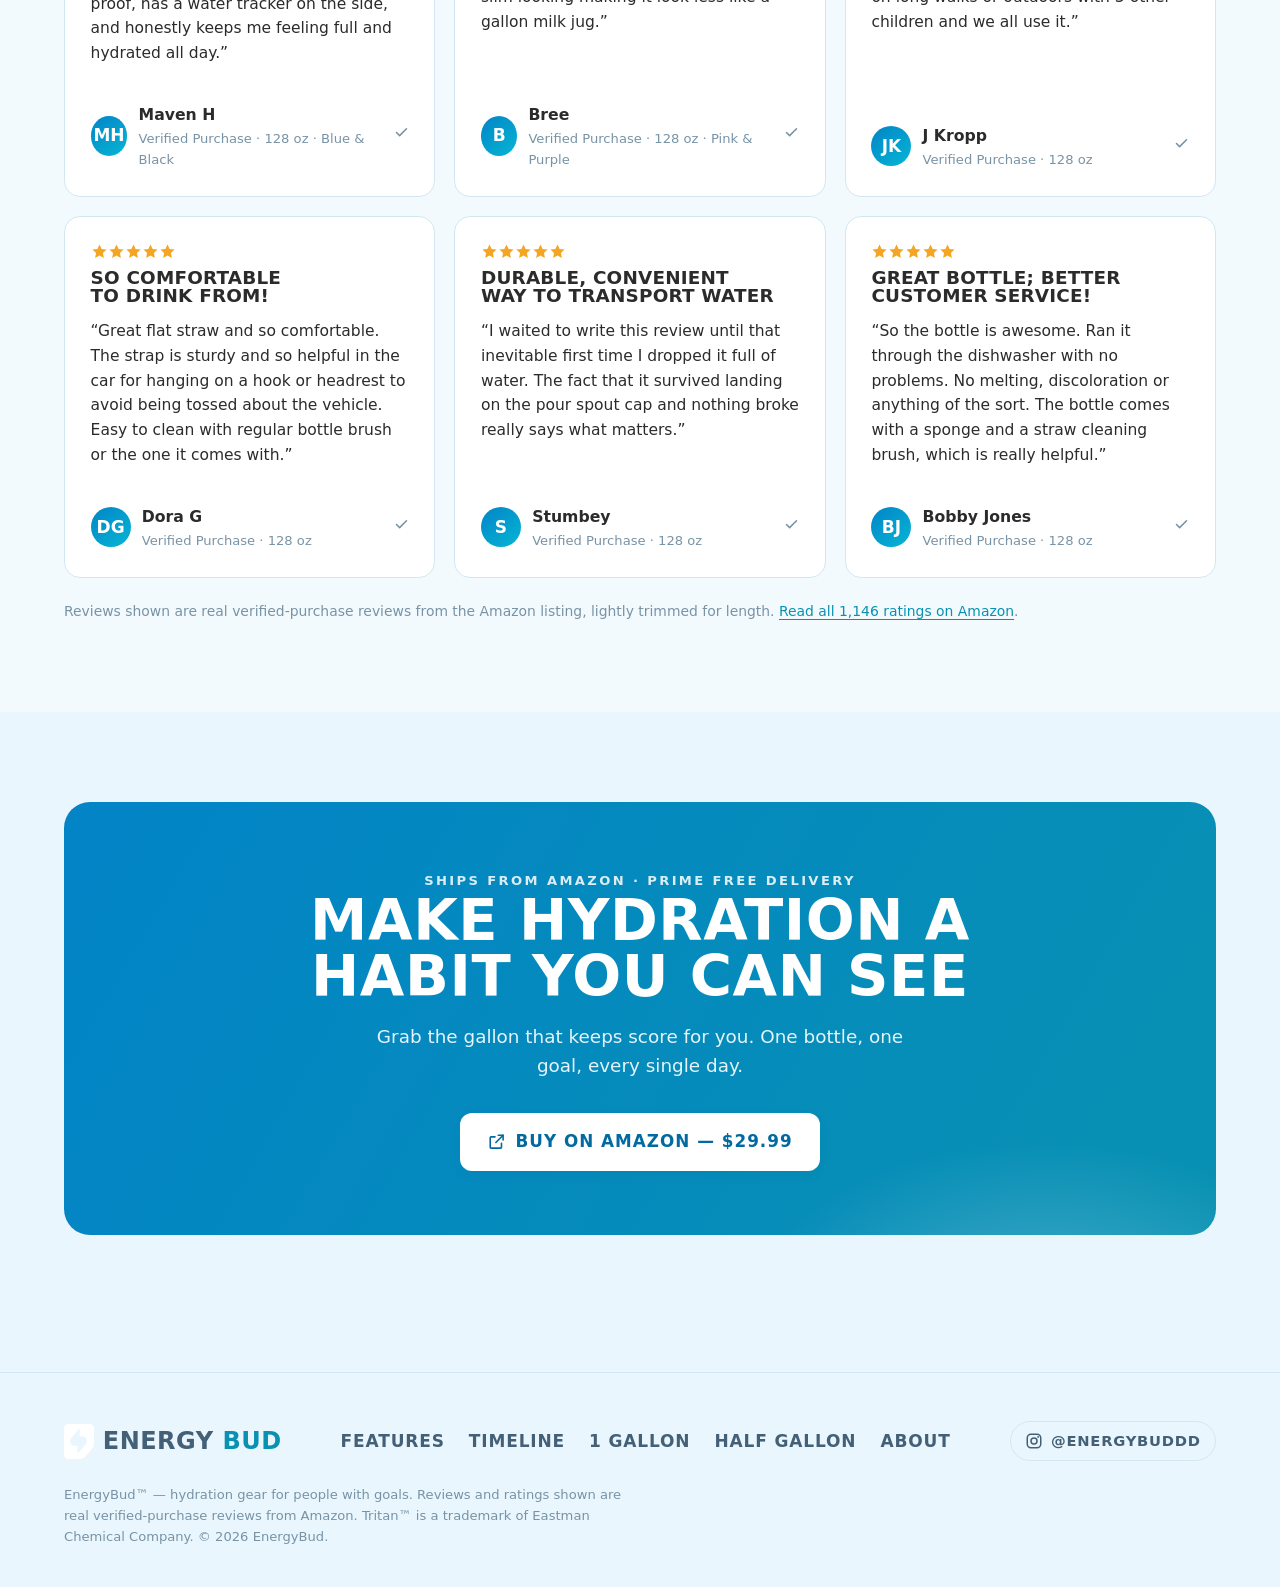
==== commit 0e82b3f1: "Switch on all six gallon colourways The six uploaded renders are transparent-background PNGs, pixel-" ====
--- a/sites/energybud/index.html
+++ b/sites/energybud/index.html
@@ -19,8 +19,8 @@
 <meta name="twitter:description" content="The EnergyBud 1-gallon motivational water bottle. Eastman Tritan, BPA-free, with hourly time markers that pace your hydration from 8AM to 8PM.">
 <meta name="twitter:image" content="https://energybuddd.com/assets/img/hero.jpg">
 <meta name="theme-color" content="#0284C7">
-<link rel="stylesheet" href="assets/fonts.css">
-<link rel="stylesheet" href="assets/styles.css">
+<link rel="stylesheet" href="assets/fonts.css?v=5">
+<link rel="stylesheet" href="assets/styles.css?v=5">
 </head>
 <body>
 
@@ -159,11 +159,10 @@
       <li class="cw">
         <svg viewBox="0 0 60 132" role="img" aria-label="Lime Fade colourway">
           <defs><linearGradient id="cw-lime" x1="0" y1="0" x2="0" y2="1">
-            <stop offset="0" stop-color="#E2E007"/><stop offset="1" stop-color="#A0CA18"/>
+            <stop offset="0" stop-color="#E7D755"/><stop offset="1" stop-color="#94C748"/>
           </linearGradient></defs>
           <rect x="21" y="3" width="18" height="11" rx="4" fill="#E8E20A"/>
           <rect x="7" y="13" width="46" height="110" rx="13" fill="url(#cw-lime)"/>
-          
           <g stroke="rgba(255,255,255,.6)" stroke-width="1.5" stroke-linecap="round">
             <line x1="15" y1="36" x2="24" y2="36"/><line x1="15" y1="56" x2="24" y2="56"/>
             <line x1="15" y1="76" x2="24" y2="76"/><line x1="15" y1="96" x2="24" y2="96"/>
@@ -174,7 +173,7 @@
       <li class="cw">
         <svg viewBox="0 0 60 132" role="img" aria-label="Blue &amp; Black colourway">
           <defs><linearGradient id="cw-blue" x1="0" y1="0" x2="0" y2="1">
-            <stop offset="0" stop-color="#84C4DD"/><stop offset="1" stop-color="#009ECD"/>
+            <stop offset="0" stop-color="#619AB1"/><stop offset="1" stop-color="#1B75AD"/>
           </linearGradient></defs>
           <rect x="21" y="3" width="18" height="11" rx="4" fill="#2C2C2C"/>
           <rect x="7" y="13" width="46" height="110" rx="13" fill="url(#cw-blue)"/>
@@ -189,7 +188,7 @@
       <li class="cw">
         <svg viewBox="0 0 60 132" role="img" aria-label="Pink Fade colourway">
           <defs><linearGradient id="cw-pink" x1="0" y1="0" x2="0" y2="1">
-            <stop offset="0" stop-color="#E3B3D3"/><stop offset="1" stop-color="#D347A1"/>
+            <stop offset="0" stop-color="#BE9BB3"/><stop offset="1" stop-color="#B44588"/>
           </linearGradient></defs>
           <rect x="21" y="3" width="18" height="11" rx="4" fill="#2C2C2C"/>
           <rect x="7" y="13" width="46" height="110" rx="13" fill="url(#cw-pink)"/>
@@ -204,11 +203,10 @@
       <li class="cw">
         <svg viewBox="0 0 60 132" role="img" aria-label="Violet Fade colourway">
           <defs><linearGradient id="cw-violet" x1="0" y1="0" x2="0" y2="1">
-            <stop offset="0" stop-color="#B9CAE5"/><stop offset="1" stop-color="#9B93E7"/>
-          </linearGradient></defs>
-          <rect x="21" y="3" width="18" height="11" rx="4" fill="#2C2C2C"/>
+            <stop offset="0" stop-color="#F2B7CE"/><stop offset="1" stop-color="#90B6F9"/>
+          </linearGradient></defs>
+          <rect x="21" y="3" width="18" height="11" rx="4" fill="#F2A9C2"/>
           <rect x="7" y="13" width="46" height="110" rx="13" fill="url(#cw-violet)"/>
-          <rect x="7" y="103" width="46" height="20" rx="10" fill="#2C2C2C"/>
           <g stroke="rgba(255,255,255,.6)" stroke-width="1.5" stroke-linecap="round">
             <line x1="15" y1="36" x2="24" y2="36"/><line x1="15" y1="56" x2="24" y2="56"/>
             <line x1="15" y1="76" x2="24" y2="76"/><line x1="15" y1="96" x2="24" y2="96"/>
@@ -219,17 +217,31 @@
       <li class="cw">
         <svg viewBox="0 0 60 132" role="img" aria-label="Turquoise colourway">
           <defs><linearGradient id="cw-turq" x1="0" y1="0" x2="0" y2="1">
-            <stop offset="0" stop-color="#8ADDE7"/><stop offset="1" stop-color="#4CC2D5"/>
+            <stop offset="0" stop-color="#75D4E0"/><stop offset="1" stop-color="#9591F0"/>
           </linearGradient></defs>
           <rect x="21" y="3" width="18" height="11" rx="4" fill="#5BC8D8"/>
           <rect x="7" y="13" width="46" height="110" rx="13" fill="url(#cw-turq)"/>
-          
           <g stroke="rgba(255,255,255,.6)" stroke-width="1.5" stroke-linecap="round">
             <line x1="15" y1="36" x2="24" y2="36"/><line x1="15" y1="56" x2="24" y2="56"/>
             <line x1="15" y1="76" x2="24" y2="76"/><line x1="15" y1="96" x2="24" y2="96"/>
           </g>
         </svg>
         <b>Turquoise</b>
+      </li>
+      <li class="cw">
+        <svg viewBox="0 0 60 132" role="img" aria-label="Graphite colourway">
+          <defs><linearGradient id="cw-graph" x1="0" y1="0" x2="0" y2="1">
+            <stop offset="0" stop-color="#899497"/><stop offset="1" stop-color="#595E61"/>
+          </linearGradient></defs>
+          <rect x="21" y="3" width="18" height="11" rx="4" fill="#2C2C2C"/>
+          <rect x="7" y="13" width="46" height="110" rx="13" fill="url(#cw-graph)"/>
+          <rect x="7" y="103" width="46" height="20" rx="10" fill="#2C2C2C"/>
+          <g stroke="rgba(255,255,255,.6)" stroke-width="1.5" stroke-linecap="round">
+            <line x1="15" y1="36" x2="24" y2="36"/><line x1="15" y1="56" x2="24" y2="56"/>
+            <line x1="15" y1="76" x2="24" y2="76"/><line x1="15" y1="96" x2="24" y2="96"/>
+          </g>
+        </svg>
+        <b>Graphite</b>
       </li>
     </ul>
 
@@ -353,6 +365,6 @@
   </div>
 </footer>
 
-<script src="assets/app.js"></script>
+<script src="assets/app.js?v=5"></script>
 </body>
 </html>
--- a/sites/energybud/assets/styles.css
+++ b/sites/energybud/assets/styles.css
@@ -436,7 +436,7 @@
 
 /* ===== Colourway line-up ===== */
 .cw-grid{list-style:none;padding:0;margin:0 0 2rem;display:grid;
-  grid-template-columns:repeat(5,1fr);gap:1rem}
+  grid-template-columns:repeat(6,1fr);gap:1rem}
 .cw{background:var(--surface);border:1px solid var(--line);border-radius:var(--r);
   padding:1.4rem .8rem 1.1rem;display:grid;justify-items:center;gap:.9rem;
   transition:transform .2s ease,border-color .2s ease,box-shadow .2s ease}
@@ -506,3 +506,21 @@
 .accordion p a{color:var(--accent);text-decoration:underline;text-underline-offset:3px}
 .cw-band{margin:1.4rem 0 0}
 .cw-band figcaption{margin-top:.8rem;color:var(--text-faint);font-size:.92rem}
+
+/* ===== Size chips: third line carries the price ===== */
+.size-opt em{font-style:normal;font-family:var(--font-disp);font-weight:700;font-size:.9rem;
+  color:var(--text-soft);margin-top:.15rem}
+.size-opt[aria-current="true"] em{color:var(--accent)}
+
+/* ===== Colour picker =====
+   Unhidden by app.js only when at least one colour photo is present. */
+.color-pick[hidden],#colorFallback[hidden]{display:none}
+.cp-row{display:flex;flex-wrap:wrap;gap:.6rem;margin-top:.2rem}
+.cp{width:46px;height:64px;padding:0;cursor:pointer;border:2px solid var(--line);border-radius:12px;
+  background:linear-gradient(180deg,var(--a),var(--b));transition:.2s;
+  box-shadow:inset 0 -10px 14px -10px rgba(0,0,0,.35)}
+.cp:hover{transform:translateY(-3px);border-color:var(--cyan)}
+.cp[aria-pressed="true"]{border-color:var(--accent);box-shadow:0 0 0 3px color-mix(in srgb,var(--cyan) 35%, transparent),
+  inset 0 -10px 14px -10px rgba(0,0,0,.35)}
+.cp-name{margin-top:.7rem;font-family:var(--font-disp);font-weight:700;text-transform:uppercase;
+  letter-spacing:.05em;font-size:.95rem;color:var(--text)}
